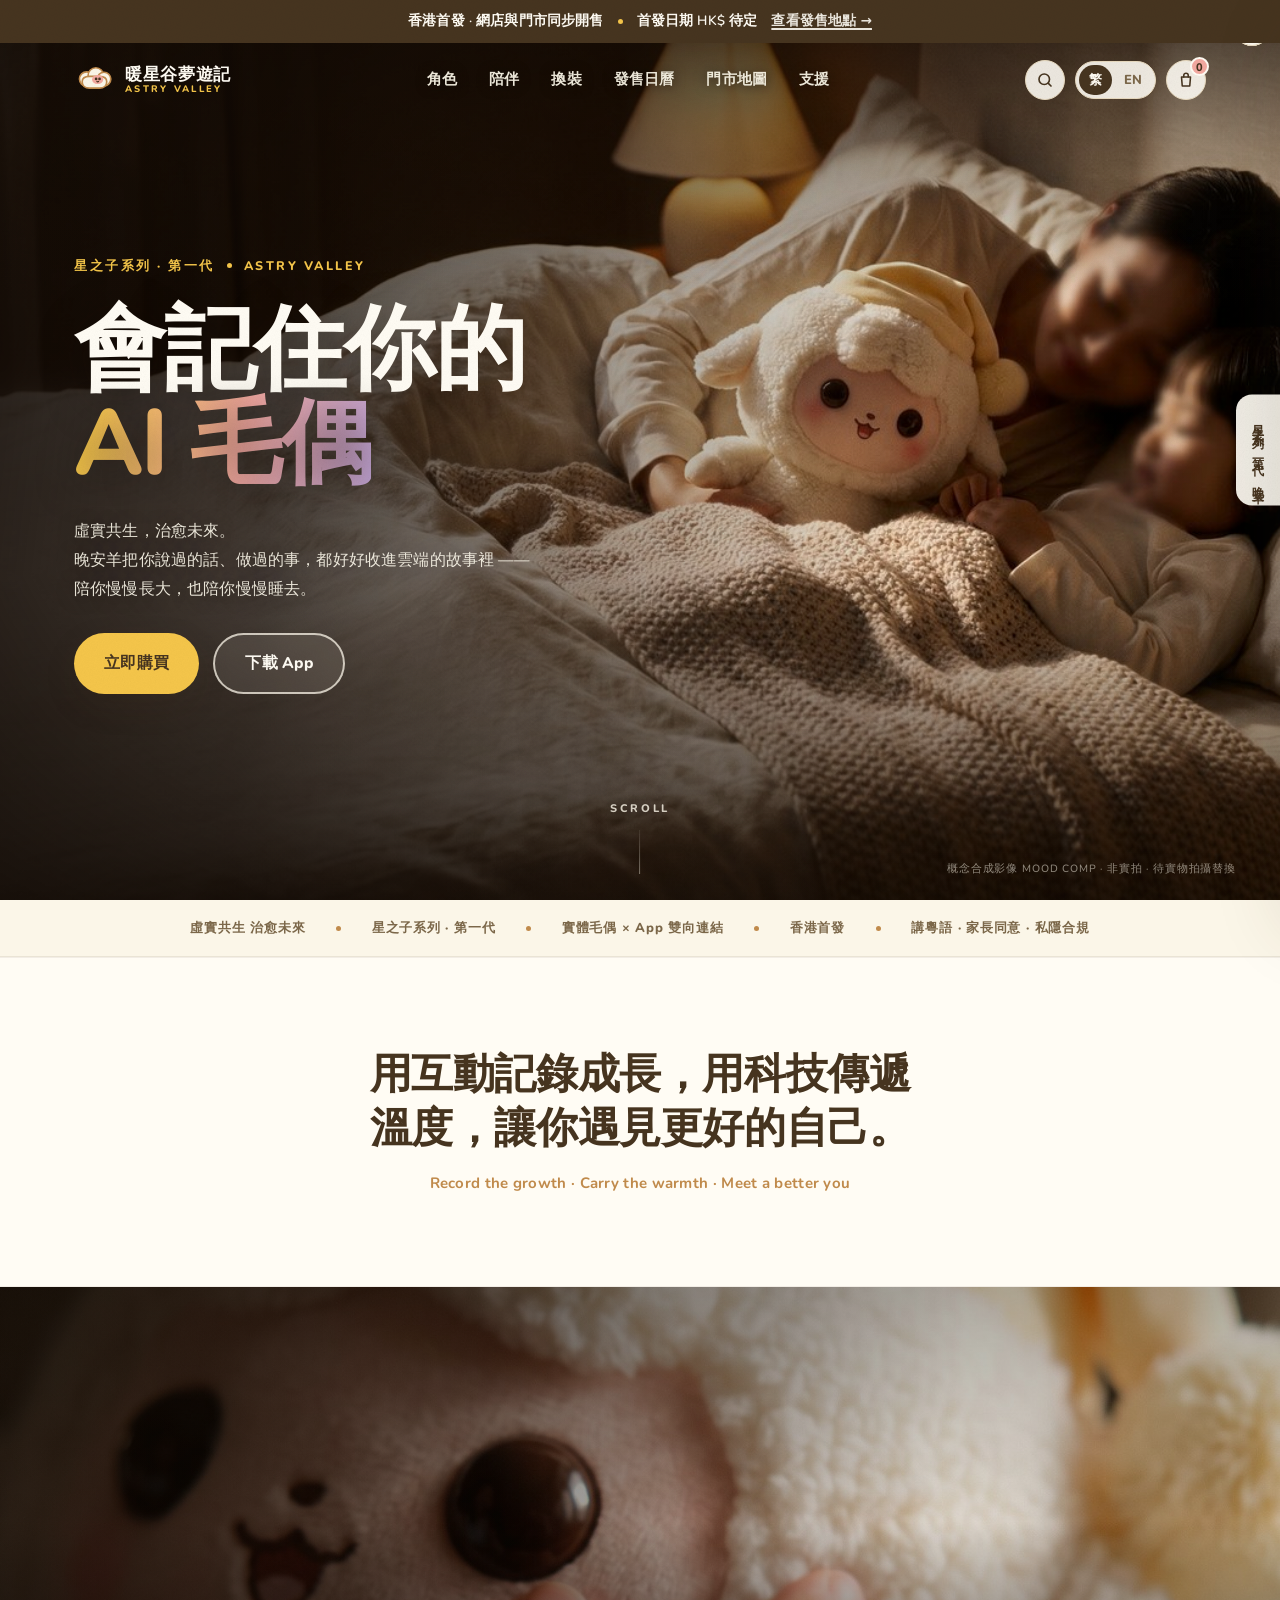
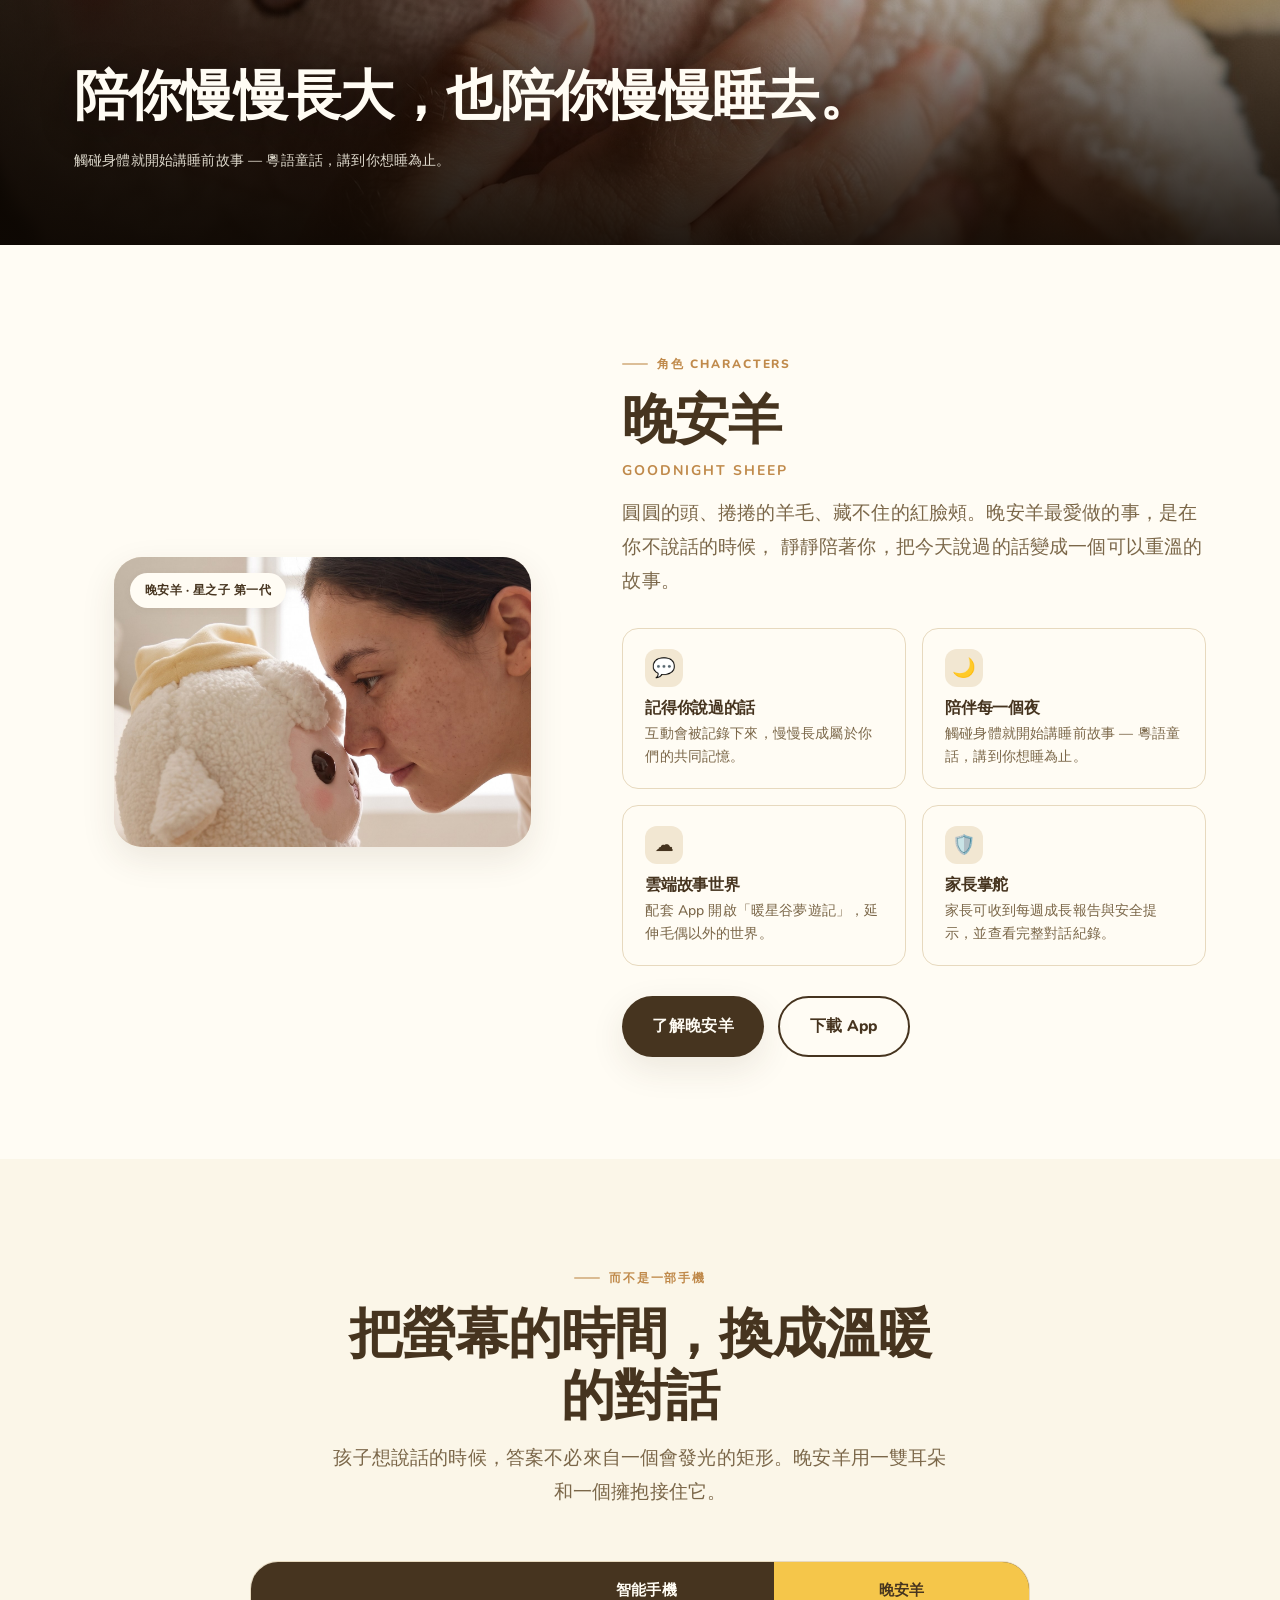
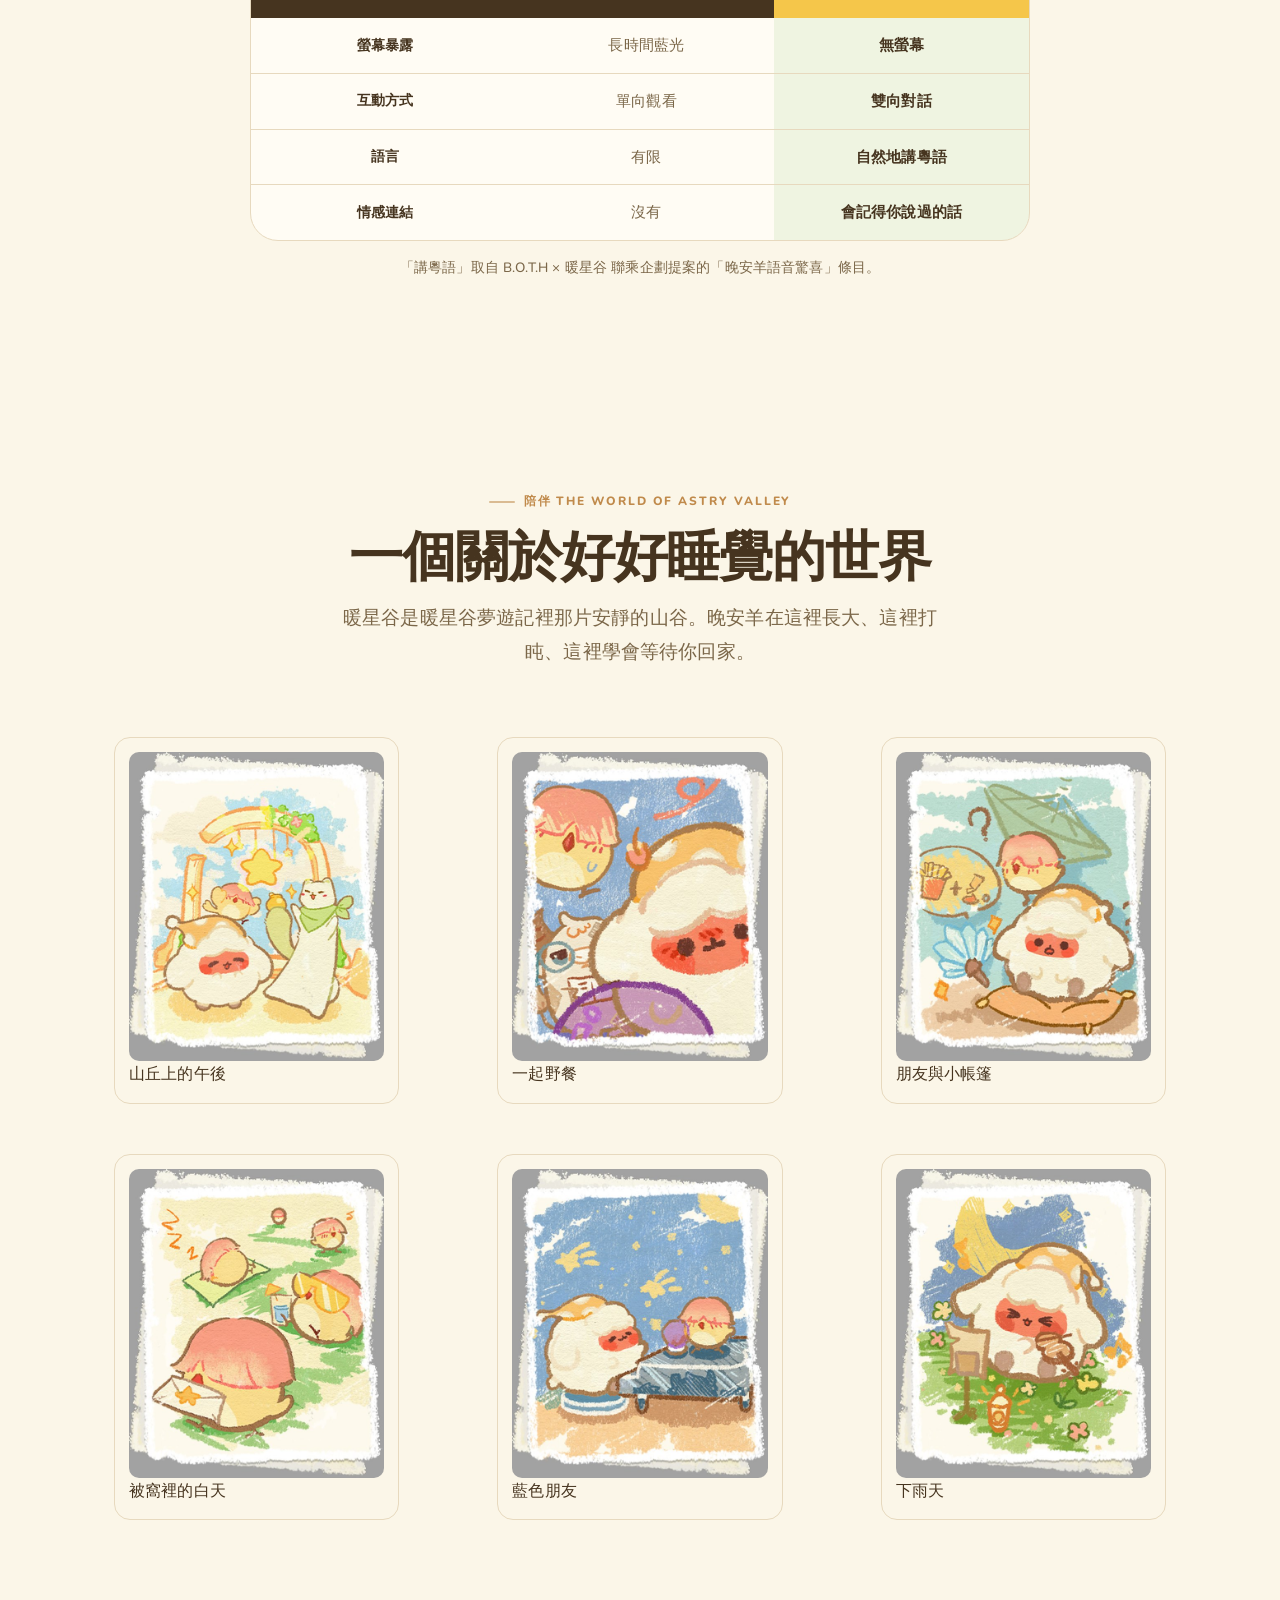
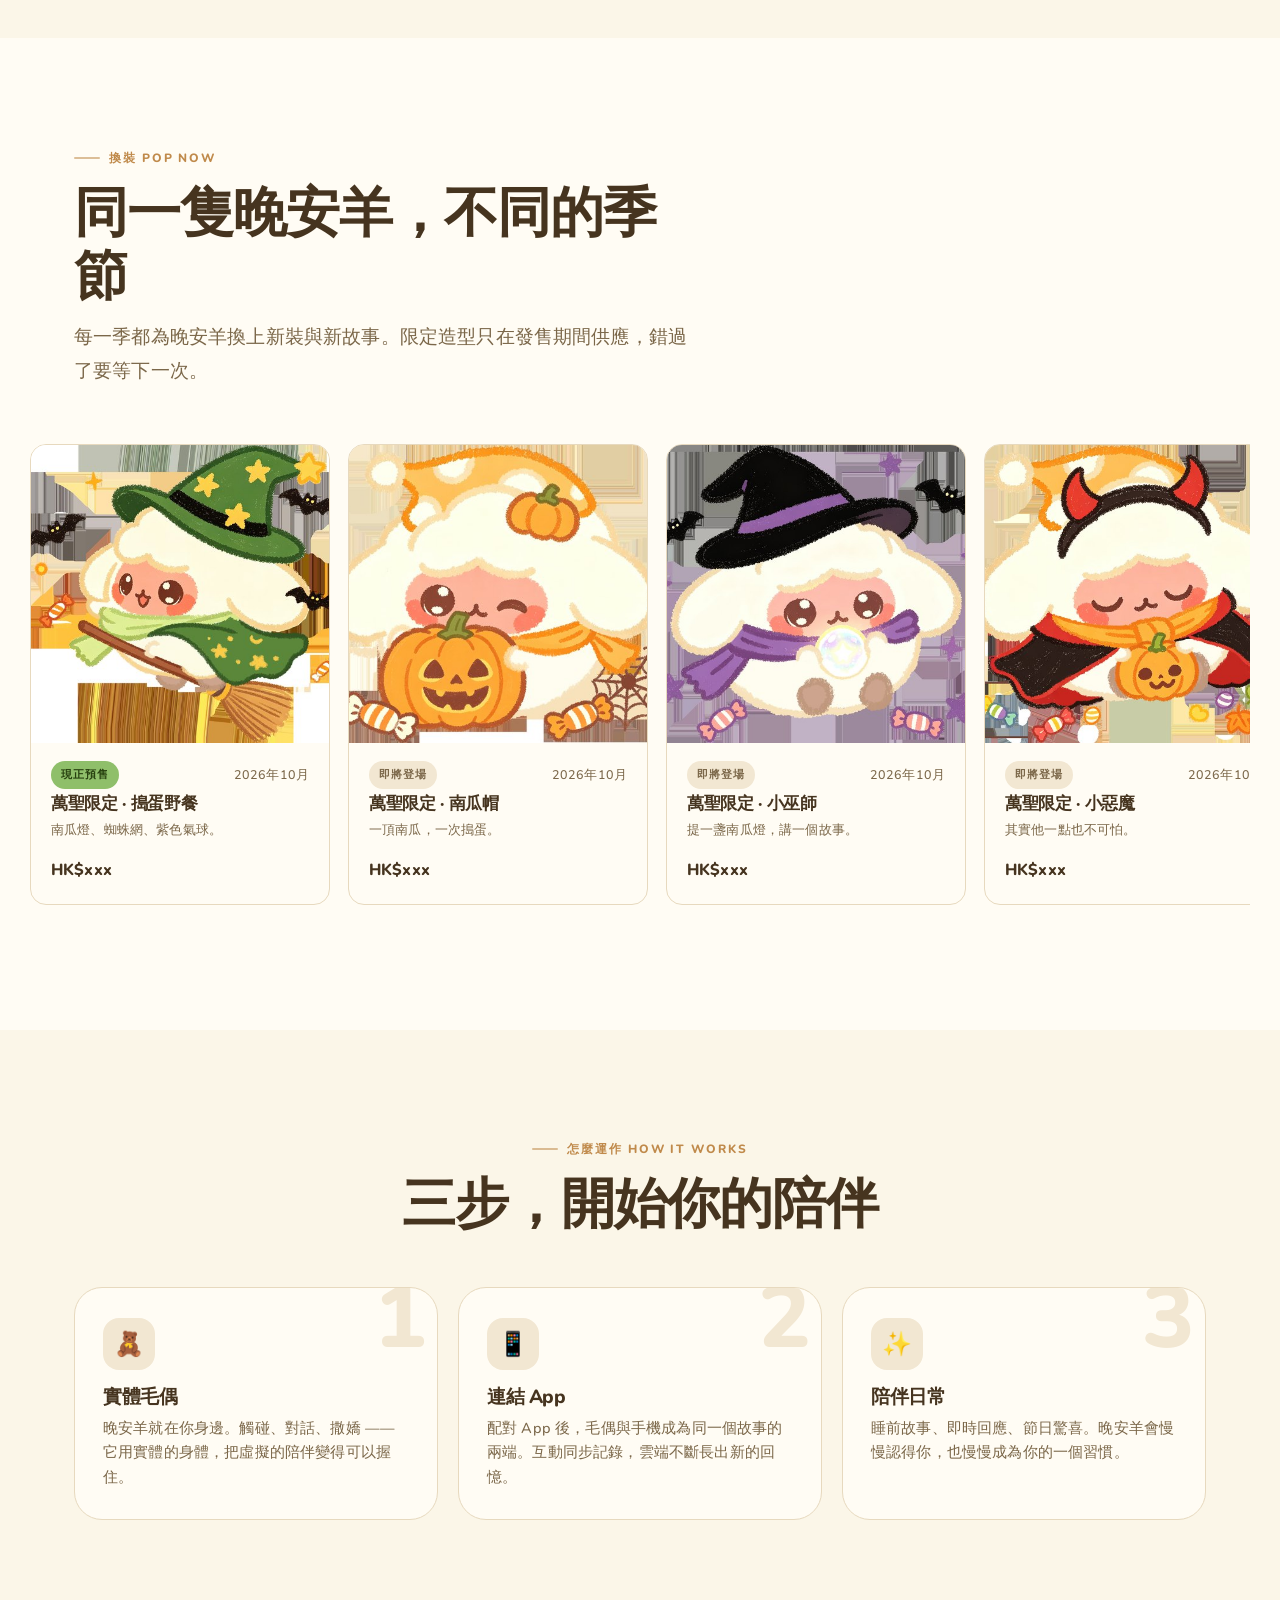
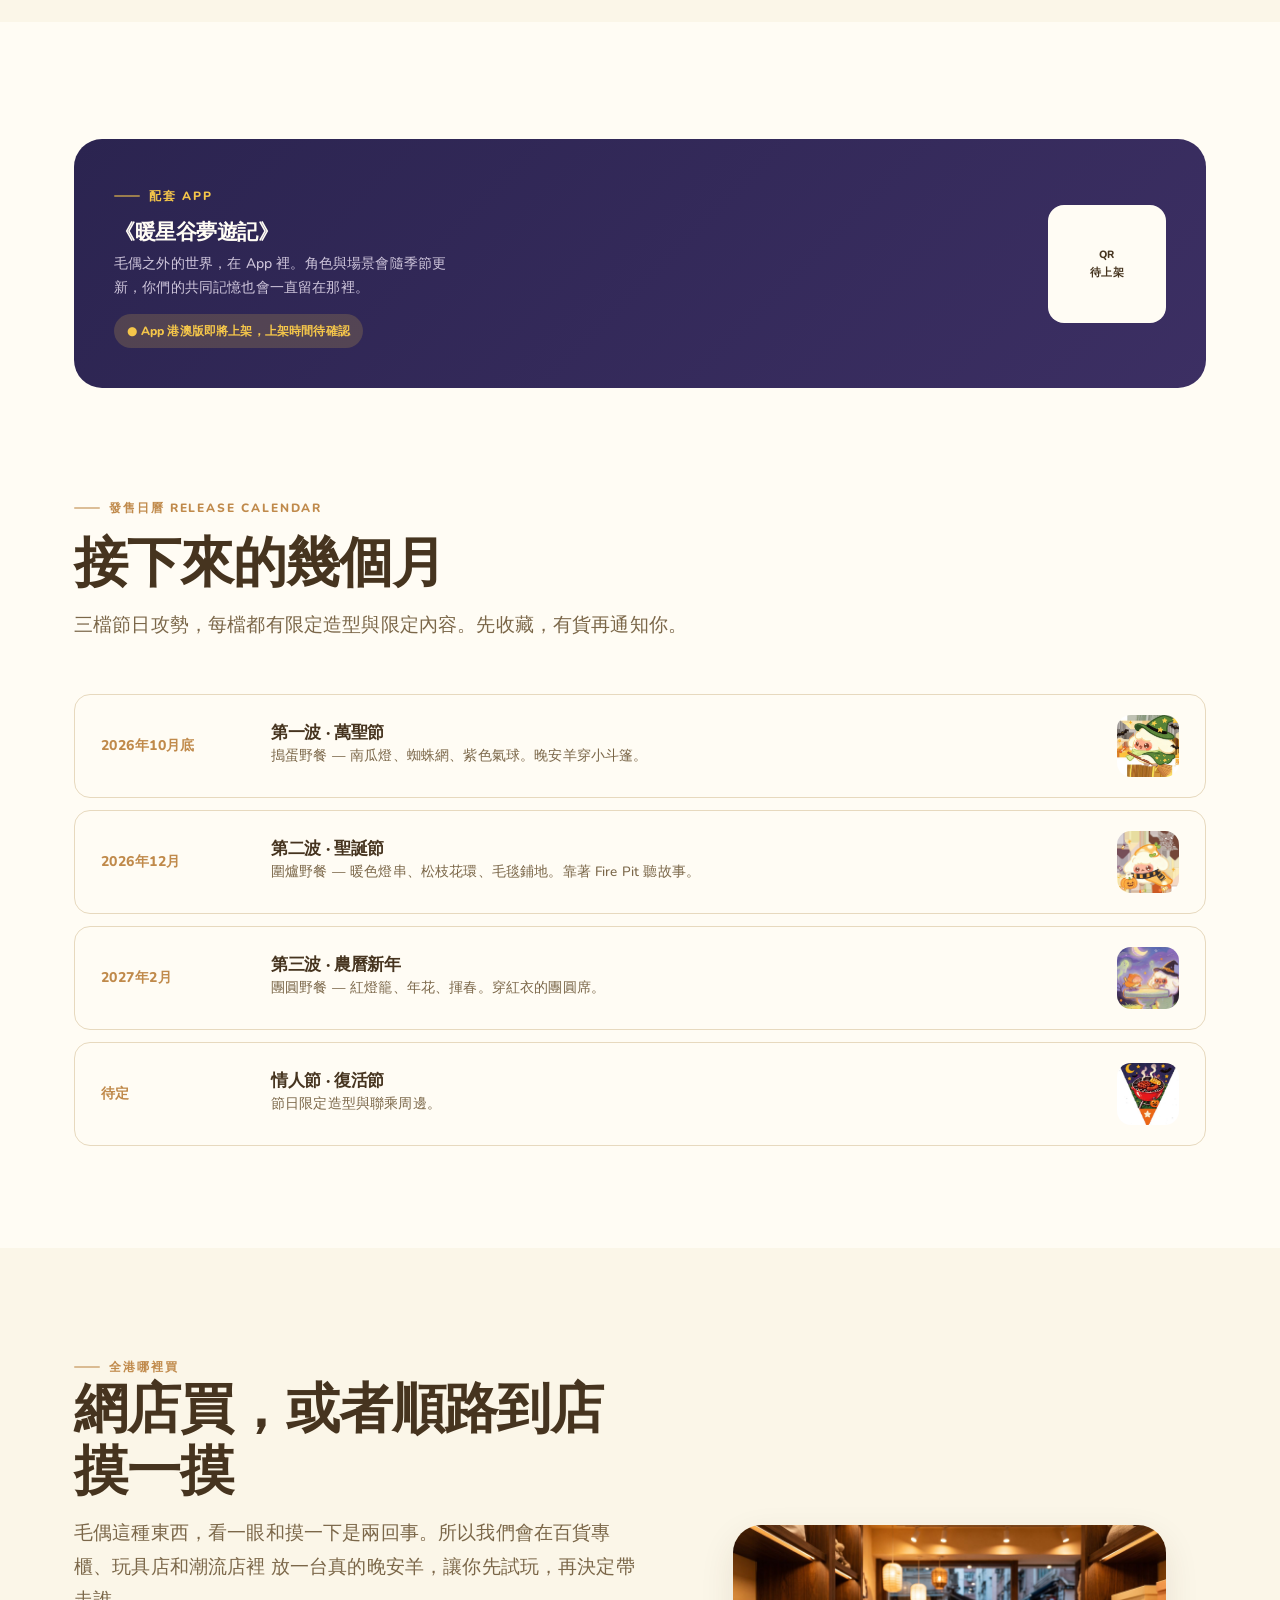
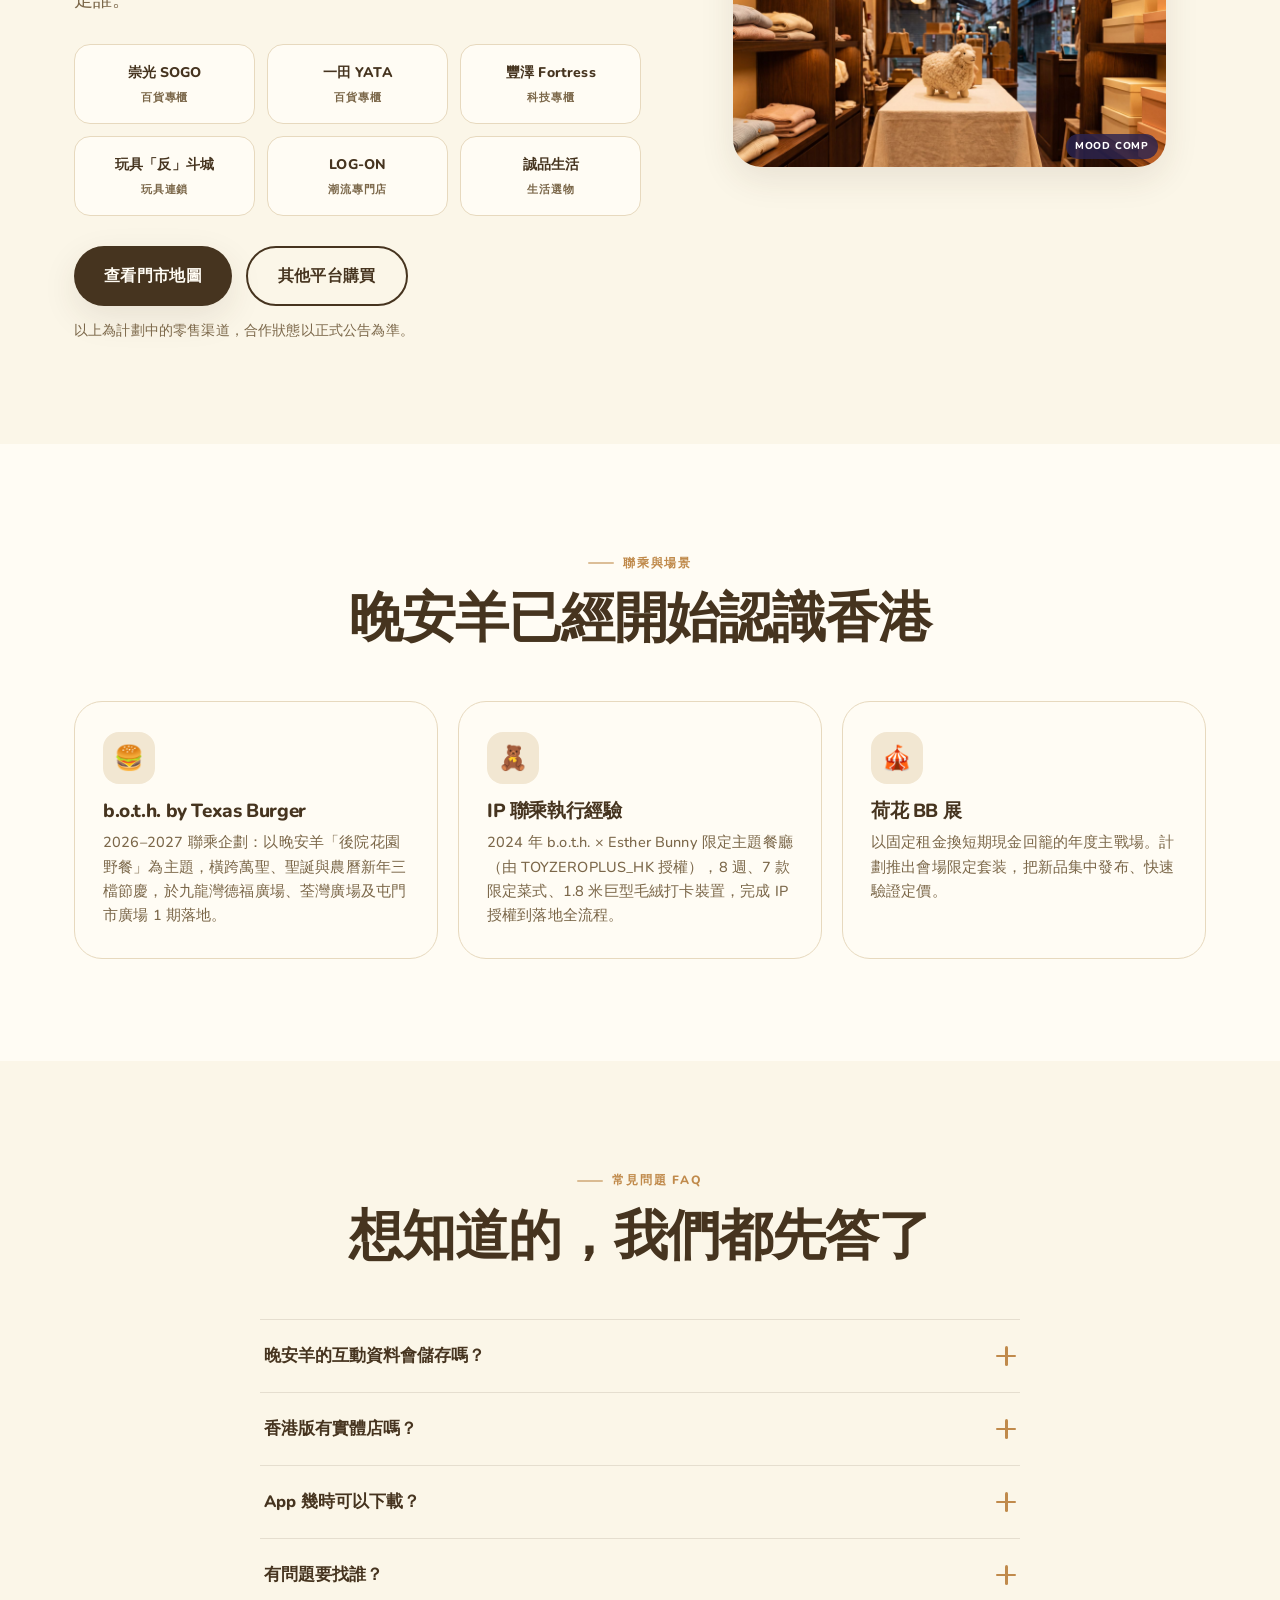
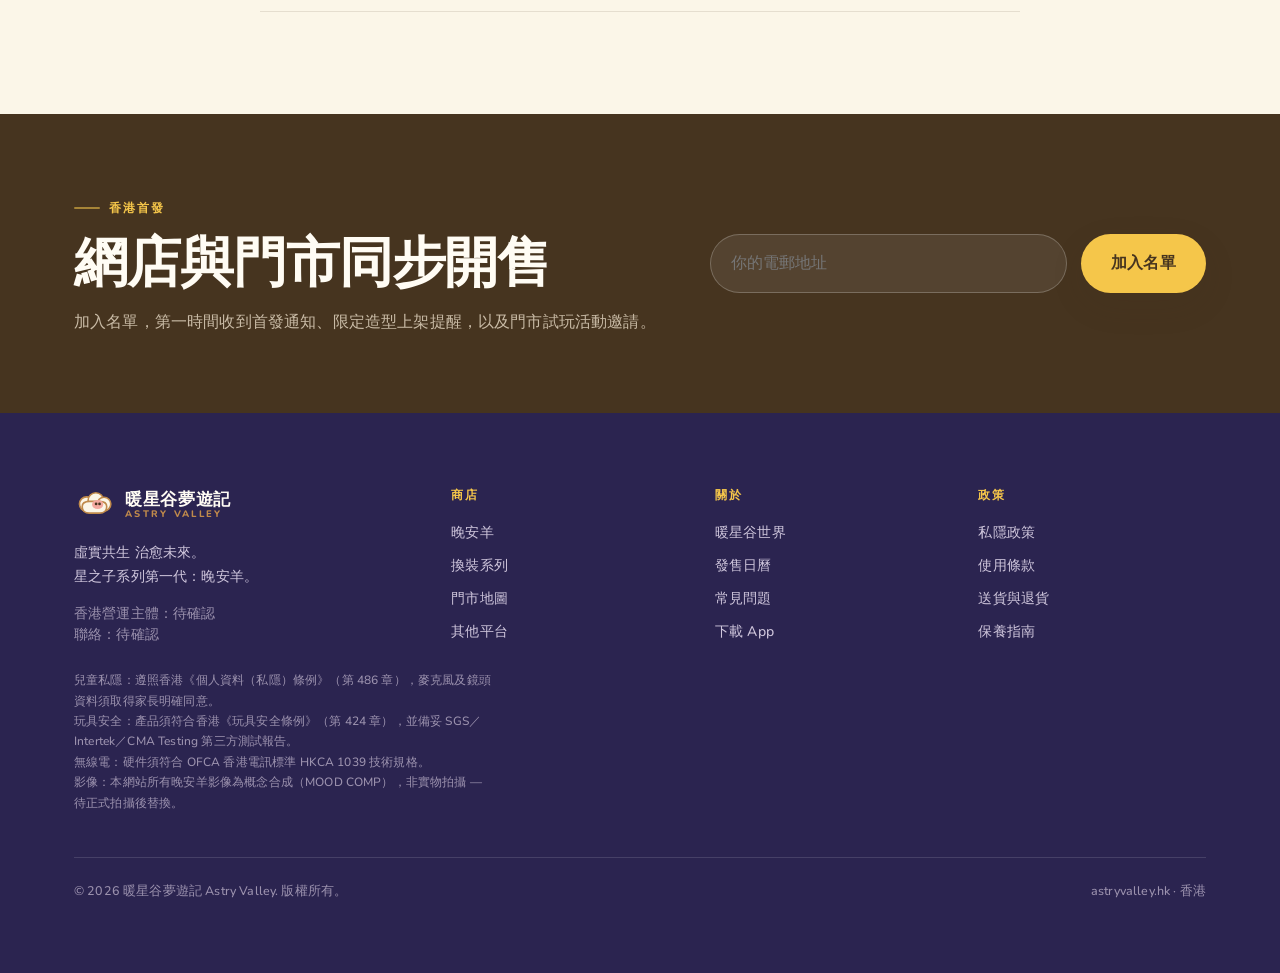
==== index.html @ f1204c1d "Add files via upload" ====
<!DOCTYPE html>
<html lang="zh-Hant-HK">
<head>
<meta charset="utf-8">
<meta name="viewport" content="width=device-width,initial-scale=1">
<title>晚安羊 Goodnight Sheep｜暖星谷夢遊記 Astry Valley 香港</title>
<meta name="description" content="晚安羊是一隻會記住你的 AI 毛偶。虛實共生，治愈未來。暖星谷夢遊記香港首發，網店與門市同步開售。">
<meta name="keywords" content="晚安羊,暖星谷,ASTRY VALLEY,星之子,AI毛偶,香港">
<link rel="canonical" href="https://astryvalley.hk/">
<meta property="og:title" content="晚安羊 Goodnight Sheep｜暖星谷夢遊記 Astry Valley">
<meta property="og:description" content="一隻會記住你的 AI 毛偶。虛實共生，治愈未來。">
<meta property="og:type" content="website">
<meta property="og:locale" content="zh_HK">
<meta property="og:url" content="https://astryvalley.hk/">
<link rel="alternate" hreflang="zh-HK" href="https://astryvalley.hk/">
<link rel="alternate" hreflang="en-HK" href="https://astryvalley.hk/en/">
<link rel="preconnect" href="https://fonts.googleapis.com">
<link rel="preconnect" href="https://fonts.gstatic.com" crossorigin>
<link href="https://fonts.googleapis.com/css2?family=Nunito:wght@500;700;800;900&display=swap" rel="stylesheet">
<link rel="icon" href="favicon.ico">
<link rel="stylesheet" href="assets/css/style.css">
</head>
<body class="page-home">
<div class="grain" aria-hidden="true"></div>
<a class="skip" href="#main">跳至主要內容</a>

<div class="chrome">
<!-- ======================= ANNOUNCEMENT ======================= -->
<div class="announce">
  <div class="wrap">
    <span>香港首發 · 網店與門市同步開售</span>
    <span class="sep" aria-hidden="true"></span>
    <span data-ph="首發日期待確認">首發日期 HK$ 待定</span>
    <a href="store.html">查看發售地點 →</a>
  </div>
</div>

<!-- ======================= HEADER ======================= -->
<header class="site-head">
  <div class="wrap head-inner">
    <a class="brand" href="index.html" aria-label="暖星谷夢遊記 Astry Valley">
      <svg class="brand-mark" viewBox="0 0 44 40" fill="none" aria-hidden="true">
        <g fill="#FBF6E8" stroke="#C08A4B" stroke-width="1.8" stroke-linejoin="round">
          <circle cx="14" cy="19" r="8"/><circle cx="24" cy="15" r="8.5"/><circle cx="33" cy="19" r="7.5"/>
          <path d="M9 22c0-4 3-6 8-6h11c5 0 8 2 8 6s-3 7-8 7H17c-5 0-8-3-8-7Z"/>
        </g>
        <ellipse cx="26" cy="19.5" rx="6.2" ry="5" fill="#F3A9A0"/>
        <circle cx="24.3" cy="18.8" r="1.5" fill="#46341F"/><circle cx="28.1" cy="18.8" r="1.5" fill="#46341F"/>
        <path d="M25.2 21.6c.5.6 1.3.6 1.8 0" stroke="#46341F" stroke-width="1.4" stroke-linecap="round"/>
      </svg>
      <span class="brand-txt">
        <span class="brand-cn">暖星谷夢遊記</span>
        <span class="brand-en">ASTRY VALLEY</span>
      </span>
    </a>

    <nav class="nav" aria-label="主導覽">
      <ul class="nav-list">
        <li><a href="#character">角色</a></li>
        <li><a href="#world">陪伴</a></li>
        <li><a href="#drops">換裝</a></li>
        <li><a href="#calendar">發售日曆</a></li>
        <li><a href="store.html">門市地圖</a></li>
        <li><a href="#support">支援</a></li>
      </ul>
    </nav>

    <div class="head-tools">
      <button class="icon-btn search-btn" aria-label="搜尋">
        <svg width="18" height="18" viewBox="0 0 24 24" fill="none" stroke="currentColor" stroke-width="2.2" stroke-linecap="round"><circle cx="11" cy="11" r="7"/><path d="m20 20-3.5-3.5"/></svg>
      </button>
      <div class="lang" role="group" aria-label="語言">
        <button class="on" data-lang="zh">繁</button>
        <button data-lang="en">EN</button>
      </div>
      <button class="icon-btn bag-btn" aria-label="購物袋">
        <svg width="18" height="18" viewBox="0 0 24 24" fill="none" stroke="currentColor" stroke-width="2.1" stroke-linecap="round" stroke-linejoin="round"><path d="M6 8h12l-1 12H7L6 8Z"/><path d="M9 8V6a3 3 0 0 1 6 0v2"/></svg>
        <span class="bag-count">0</span>
      </button>
      <button class="burger" aria-label="開啟選單" aria-expanded="false">
        <svg width="20" height="20" viewBox="0 0 24 24" stroke="currentColor" stroke-width="2.4" stroke-linecap="round"><path d="M4 7h16M4 12h16M4 17h16"/></svg>
      </button>
    </div>
  </div>
</header>
</div><!-- /.chrome -->

<!-- mobile nav -->
<div class="mobile-nav" id="mobileNav" aria-hidden="true">
  <div class="mn-head">
    <span class="brand-cn" style="font-family:var(--font-d);font-weight:800;font-size:19px">暖星谷夢遊記</span>
    <button class="icon-btn mn-close" aria-label="關閉選單">
      <svg width="18" height="18" viewBox="0 0 24 24" stroke="currentColor" stroke-width="2.4" stroke-linecap="round"><path d="M6 6l12 12M18 6 6 18"/></svg>
    </button>
  </div>
  <a class="mn-link" href="#character">角色</a>
  <a class="mn-link" href="#world">陪伴</a>
  <a class="mn-link" href="#drops">換裝</a>
  <a class="mn-link" href="#calendar">發售日曆</a>
  <a class="mn-link" href="store.html">門市地圖</a>
  <a class="mn-link" href="#support">支援</a>
  <div class="cta-row"><a class="btn btn-primary" href="product.html">立即購買</a></div>
</div>

<main id="main">

<!-- ======================= HERO ======================= -->
<!-- Art direction: LOVOT / ropet pattern — one cinematic photograph, oversized
     type on the left, the people on the right, nothing else competing.
     Version C imagery layer: this photograph is an own generated concept
     composite (MOOD COMP), not a real shoot — 晚安羊 has never been
     photographed. It stands in for the shoot. Replace on shoot. -->
<section class="hero" id="top">
  <div class="hero-media">
    <picture>
      <source media="(max-width:900px)" srcset="assets/img/vc-hero-mobile.jpg">
      <img src="assets/img/vc-hero.jpg" alt="概念合成：爸爸媽媽和小朋友與晚安羊在床上一起，燈還亮著">
    </picture>
  </div>
  <div class="hero-scrim" aria-hidden="true"></div>

  <div class="wrap hero-inner">
    <div class="hero-copy">
      <span class="hero-kicker">星之子系列 · 第一代<span class="dot"></span>ASTRY VALLEY</span>
      <h1 class="hero-h1">會記住你的<br><span class="hl">AI 毛偶</span></h1>
      <p class="hero-lede">
        虛實共生，治愈未來。<br>
        晚安羊把你說過的話、做過的事，都好好收進雲端的故事裡 ——<span class="hero-br">陪你慢慢長大，也陪你慢慢睡去。</span>
      </p>
      <div class="cta-row">
        <a class="btn btn-sun" href="product.html">立即購買</a>
        <a class="btn btn-outline" href="#app">下載 App</a>
      </div>
    </div>
  </div>

  <p class="hero-tag">星之子系列 · 第一代 · 晚安羊</p>
  <a class="hero-scroll" href="#character" aria-label="向下捲動至角色介紹"><span>SCROLL</span><i class="line"></i></a>
  <p class="hero-credit">概念合成影像 MOOD COMP · 非實拍 · 待實物拍攝替換</p>
</section>

<!-- ======================= TRUST STRIP ======================= -->
<div class="hero-bar">
  <div class="wrap hero-bar-in">
    <span>虛實共生 治愈未來</span><span class="dot"></span>
    <span>星之子系列 · 第一代</span><span class="dot"></span>
    <span>實體毛偶 × App 雙向連結</span><span class="dot"></span>
    <span>香港首發</span><span class="dot"></span>
    <span>講粵語 · 家長同意 · 私隱合規</span>
  </div>
</div>

<!-- ======================= MANIFESTO ======================= -->
<section class="manifesto">
  <div class="wrap">
    <p class="manifesto-line">用互動記錄成長，用科技傳遞溫度，讓你遇見更好的自己。</p>
    <p class="manifesto-en">Record the growth · Carry the warmth · Meet a better you</p>
  </div>
</section>

<!-- ======================= MOOD BAND ======================= -->
<!-- Second cinematic beat. Version C imagery layer — a concept composite
     (MOOD COMP) standing in for the real shoot. Copy reused verbatim from the
     client description and the 「晚安羊語音驚喜」 line in the B.O.T.H × 暖星谷
     proposal. -->
<section class="mood-band">
  <div class="mood-band-media">
    <img src="assets/img/vc-mood-touch.jpg" alt="概念合成：手掌輕輕放在晚安羊的臉上">
  </div>
  <div class="mood-band-scrim" aria-hidden="true"></div>
  <div class="wrap mood-band-inner">
    <p class="mood-band-line">陪你慢慢長大，也陪你慢慢睡去。</p>
    <p class="mood-band-sub">觸碰身體就開始講睡前故事 — 粵語童話，講到你想睡為止。</p>
  </div>
</section>

<!-- ======================= CHARACTER ======================= -->
<section class="section" id="character">
  <div class="wrap char-grid">
    <figure class="char-figure">
      <img src="assets/img/vc-char-eyelevel.jpg" alt="概念合成：媽媽湊近晚安羊，牠也在看你">
      <figcaption class="char-tag">晚安羊 · 星之子 第一代</figcaption>
    </figure>

    <div>
      <span class="eyebrow">角色 Characters</span>
      <h2 class="h2 mt-s">晚安羊</h2>
      <p class="pdp-en" data-ph="英文名稱待 IP 方確認">Goodnight Sheep<span class="ph-flag">英文名待確認</span></p>
      <p class="lede mt-s">
        圓圓的頭、捲捲的羊毛、藏不住的紅臉頰。晚安羊最愛做的事，是在你不說話的時候，
        靜靜陪著你，把今天說過的話變成一個可以重溫的故事。
      </p>

      <div class="feature-list">
        <div class="feature">
          <div class="ic" aria-hidden="true">💬</div>
          <h4>記得你說過的話</h4>
          <p>互動會被記錄下來，慢慢長成屬於你們的共同記憶。</p>
        </div>
        <div class="feature">
          <div class="ic" aria-hidden="true">🌙</div>
          <h4>陪伴每一個夜</h4>
          <p>觸碰身體就開始講睡前故事 — 粵語童話，講到你想睡為止。</p>
        </div>
        <div class="feature">
          <div class="ic" aria-hidden="true">☁️</div>
          <h4>雲端故事世界</h4>
          <p>配套 App 開啟「暖星谷夢遊記」，延伸毛偶以外的世界。</p>
        </div>
        <div class="feature">
          <div class="ic" aria-hidden="true">🛡️</div>
          <h4>家長掌舵</h4>
          <p data-ph="家長端功能待技術確認">家長可收到每週成長報告與安全提示，並查看完整對話紀錄。</p>
        </div>
      </div>

      <div class="cta-row">
        <a class="btn btn-primary" href="product.html">了解晚安羊</a>
        <a class="btn btn-ghost" href="#app">下載 App</a>
      </div>
    </div>
  </div>
</section>

<!-- ======================= VS SCREEN ======================= -->
<section class="section section--sand" id="vs">
  <div class="wrap">
    <div class="sec-head center">
      <span class="eyebrow">而不是一部手機</span>
      <h2 class="h2">把螢幕的時間，換成溫暖的對話</h2>
      <p class="lede mt-s" style="margin-inline:auto">
        孩子想說話的時候，答案不必來自一個會發光的矩形。晚安羊用一雙耳朵和一個擁抱接住它。
      </p>
    </div>

    <div class="cmp">
      <div class="cmp-head">
        <span></span>
        <span>智能手機</span>
        <span class="cmp-us">晚安羊</span>
      </div>
      <div class="cmp-row">
        <span>螢幕暴露</span>
        <span>長時間藍光</span>
        <span class="cmp-us" data-ph="是否完全無螢幕待技術確認">無螢幕</span>
      </div>
      <div class="cmp-row">
        <span>互動方式</span>
        <span>單向觀看</span>
        <span class="cmp-us" data-ph="互動方式待技術確認">雙向對話</span>
      </div>
      <div class="cmp-row">
        <span>語言</span>
        <span>有限</span>
        <span class="cmp-us">自然地講粵語</span>
      </div>
      <div class="cmp-row">
        <span>情感連結</span>
        <span>沒有</span>
        <span class="cmp-us">會記得你說過的話</span>
      </div>
    </div>

    <p class="cmp-note">「講粵語」取自 B.O.T.H × 暖星谷 聯乘企劃提案的「晚安羊語音驚喜」條目。</p>
    <p class="ph-note">此比較表為概念提案（參照韓國 Cuddles 的螢幕對照表）。無螢幕、雙向對話兩項須由技術方確認後方可使用，不可先於確認上線。</p>
  </div>
</section>

<!-- ======================= WORLD / 陪伴 ======================= -->
<section class="section section--sand" id="world">
  <div class="wrap">
    <div class="sec-head center">
      <span class="eyebrow">陪伴 The world of Astry Valley</span>
      <h2 class="h2">一個關於好好睡覺的世界</h2>
      <p class="lede mt-s" style="margin-inline:auto">
        暖星谷是暖星谷夢遊記裡那片安靜的山谷。晚安羊在這裡長大、這裡打盹、這裡學會等待你回家。
      </p>
    </div>

    <div class="world-grid">
      <figure class="world-card"><img src="assets/img/world-01.jpg" alt="暖星谷插畫：山丘上的午後"><figcaption>山丘上的午後</figcaption></figure>
      <figure class="world-card"><img src="assets/img/world-02.jpg" alt="暖星谷插畫：一起野餐"><figcaption>一起野餐</figcaption></figure>
      <figure class="world-card"><img src="assets/img/world-03.jpg" alt="暖星谷插畫：朋友與小帳篷"><figcaption>朋友與小帳篷</figcaption></figure>
      <figure class="world-card"><img src="assets/img/world-04.jpg" alt="暖星谷插畫：被窩裡的白天"><figcaption>被窩裡的白天</figcaption></figure>
      <figure class="world-card"><img src="assets/img/world-05.jpg" alt="暖星谷插畫：藍色朋友"><figcaption>藍色朋友</figcaption></figure>
      <figure class="world-card"><img src="assets/img/world-06.jpg" alt="暖星谷插畫：下雨天"><figcaption>下雨天</figcaption></figure>
    </div>

    <p class="ph-note">上列插畫為暖星谷品牌現有插畫素材（from IP 資料夾），是否全部適用於香港版需 IP 方確認。</p>
  </div>
</section>

<!-- ======================= DROPS ======================= -->
<section class="section" id="drops">
  <div class="wrap">
    <div class="sec-head">
      <span class="eyebrow">換裝 POP NOW</span>
      <h2 class="h2">同一隻晚安羊，不同的季節</h2>
      <p class="lede mt-s">
        每一季都為晚安羊換上新裝與新故事。限定造型只在發售期間供應，錯過了要等下一次。
      </p>
    </div>

    <div class="rail">
      <article class="drop-card">
        <div class="ph-img"><img src="assets/img/season-01.jpg" alt="萬聖限定造型：巫師帽與綠斗篷"><button class="wish" type="button" aria-label="加入收藏">♡</button></div>
        <div class="drop-body">
          <div class="drop-meta"><span class="tag tag-now">現正預售</span><span class="meta">2026年10月</span></div>
          <h4>萬聖限定 · 搗蛋野餐</h4>
          <p class="meta">南瓜燈、蜘蛛網、紫色氣球。</p>
          <div class="drop-price" data-ph="售價待定">HK$xxx</div>
        </div>
      </article>

      <article class="drop-card">
        <div class="ph-img"><img src="assets/img/season-03.jpg" alt="萬聖限定造型：南瓜帽"><button class="wish" type="button" aria-label="加入收藏">♡</button></div>
        <div class="drop-body">
          <div class="drop-meta"><span class="tag tag-soon">即將登場</span><span class="meta">2026年10月</span></div>
          <h4>萬聖限定 · 南瓜帽</h4>
          <p class="meta">一頂南瓜，一次搗蛋。</p>
          <div class="drop-price" data-ph="售價待定">HK$xxx</div>
        </div>
      </article>

      <article class="drop-card">
        <div class="ph-img"><img src="assets/img/season-04.jpg" alt="萬聖限定造型：巫師帽與紫圍巾"><button class="wish" type="button" aria-label="加入收藏">♡</button></div>
        <div class="drop-body">
          <div class="drop-meta"><span class="tag tag-soon">即將登場</span><span class="meta">2026年10月</span></div>
          <h4>萬聖限定 · 小巫師</h4>
          <p class="meta">提一盞南瓜燈，講一個故事。</p>
          <div class="drop-price" data-ph="售價待定">HK$xxx</div>
        </div>
      </article>

      <article class="drop-card">
        <div class="ph-img"><img src="assets/img/season-07.jpg" alt="萬聖限定造型：小角與披風"><button class="wish" type="button" aria-label="加入收藏">♡</button></div>
        <div class="drop-body">
          <div class="drop-meta"><span class="tag tag-soon">即將登場</span><span class="meta">2026年10月</span></div>
          <h4>萬聖限定 · 小惡魔</h4>
          <p class="meta">其實他一點也不可怕。</p>
          <div class="drop-price" data-ph="售價待定">HK$xxx</div>
        </div>
      </article>

      <article class="drop-card">
        <div class="ph-img"><img src="assets/img/season-05.jpg" alt="聖誕限定造型：橙色圍巾"><button class="wish" type="button" aria-label="加入收藏">♡</button></div>
        <div class="drop-body">
          <div class="drop-meta"><span class="tag tag-soon">即將登場</span><span class="meta">2026年12月</span></div>
          <h4>聖誕限定 · 圍爐夜</h4>
          <p class="meta">毛毯鋪地，燈串纏上花環。</p>
          <div class="drop-price" data-ph="售價待定">HK$xxx</div>
        </div>
      </article>

      <article class="drop-card">
        <div class="ph-img"><img src="assets/img/season-06.jpg" alt="聖誕限定造型：暖橙帽子"><button class="wish" type="button" aria-label="加入收藏">♡</button></div>
        <div class="drop-body">
          <div class="drop-meta"><span class="tag tag-soon">即將登場</span><span class="meta">2026年12月</span></div>
          <h4>聖誕限定 · 冬眠日</h4>
          <p class="meta">蓋著毛毯，靠著雪人。</p>
          <div class="drop-price" data-ph="售價待定">HK$xxx</div>
        </div>
      </article>

      <article class="drop-card">
        <div class="ph-img"><img src="assets/img/kv-night.jpg" alt="夜幕下的暖星谷"><button class="wish" type="button" aria-label="加入收藏">♡</button></div>
        <div class="drop-body">
          <div class="drop-meta"><span class="tag tag-limited">限量</span><span class="meta">2027年2月</span></div>
          <h4>新年限定 · 團圓夜</h4>
          <p class="meta">紅燈籠、年花、揮春。</p>
          <div class="drop-price" data-ph="售價待定">HK$xxx</div>
        </div>
      </article>
    </div>

    <p class="ph-note">造型與節日配對為概念提案；萬聖／聖誕／新年三檔節期節奏取自 B.O.T.H × 暖星谷 聯乘企劃提案（2026–2027）。售價待客戶確認。</p>
  </div>
</section>

<!-- ======================= HOW IT WORKS ======================= -->
<section class="section section--sand">
  <div class="wrap">
    <div class="sec-head center">
      <span class="eyebrow">怎麼運作 How it works</span>
      <h2 class="h2">三步，開始你的陪伴</h2>
    </div>
    <div class="steps">
      <article class="step">
        <div class="n" aria-hidden="true">1</div>
        <div class="ic" aria-hidden="true">🧸</div>
        <h4>實體毛偶</h4>
        <p>晚安羊就在你身邊。觸碰、對話、撒嬌 —— 它用實體的身體，把虛擬的陪伴變得可以握住。</p>
      </article>
      <article class="step">
        <div class="n" aria-hidden="true">2</div>
        <div class="ic" aria-hidden="true">📱</div>
        <h4>連結 App</h4>
        <p data-ph="配對流程待技術確認">配對 App 後，毛偶與手機成為同一個故事的兩端。互動同步記錄，雲端不斷長出新的回憶。</p>
      </article>
      <article class="step">
        <div class="n" aria-hidden="true">3</div>
        <div class="ic" aria-hidden="true">✨</div>
        <h4>陪伴日常</h4>
        <p>睡前故事、即時回應、節日驚喜。晚安羊會慢慢認得你，也慢慢成為你的一個習慣。</p>
      </article>
    </div>
  </div>
</section>

<!-- ======================= APP BAND ======================= -->
<section class="section" id="app" style="padding-bottom:0">
  <div class="wrap">
    <div class="app-band">
      <div>
        <span class="eyebrow" style="color:var(--sun)">配套 App</span>
        <h4 class="h3 mt-s" style="color:var(--cream)">《暖星谷夢遊記》</h4>
        <p>毛偶之外的世界，在 App 裡。角色與場景會隨季節更新，你們的共同記憶也會一直留在那裡。</p>
        <span class="app-note">● App 港澳版即將上架，上架時間待確認</span>
      </div>
      <div class="app-qr" aria-label="App 下載位置待定">
        QR<br>待上架
      </div>
    </div>
  </div>
</section>

<!-- ======================= CALENDAR ======================= -->
<section class="section" id="calendar">
  <div class="wrap">
    <div class="sec-head">
      <span class="eyebrow">發售日曆 Release calendar</span>
      <h2 class="h2">接下來的幾個月</h2>
      <p class="lede mt-s">三檔節日攻勢，每檔都有限定造型與限定內容。先收藏，有貨再通知你。</p>
    </div>

    <div class="cal">
      <article class="cal-row">
        <div class="cal-date">2026年10月底</div>
        <div><h4>第一波 · 萬聖節</h4><p>搗蛋野餐 — 南瓜燈、蜘蛛網、紫色氣球。晚安羊穿小斗篷。</p></div>
        <div class="cal-thumb"><img src="assets/img/season-01.jpg" alt="萬聖節限定造型"></div>
      </article>
      <article class="cal-row">
        <div class="cal-date">2026年12月</div>
        <div><h4>第二波 · 聖誕節</h4><p>圍爐野餐 — 暖色燈串、松枝花環、毛毯鋪地。靠著 Fire Pit 聽故事。</p></div>
        <div class="cal-thumb"><img src="assets/img/season-05.jpg" alt="聖誕節限定造型"></div>
      </article>
      <article class="cal-row">
        <div class="cal-date">2027年2月</div>
        <div><h4>第三波 · 農曆新年</h4><p>團圓野餐 — 紅燈籠、年花、揮春。穿紅衣的團圓席。</p></div>
        <div class="cal-thumb"><img src="assets/img/kv-night.jpg" alt="新年限定造型"></div>
      </article>
      <article class="cal-row">
        <div class="cal-date">待定</div>
        <div><h4>情人節 · 復活節</h4><p data-ph="日期待確認">節日限定造型與聯乘周邊。</p></div>
        <div class="cal-thumb"><img src="assets/img/flag-03.jpg" alt="節日限定吊旗"></div>
      </article>
    </div>

    <p class="ph-note">萬聖／聖誕／新年三檔節奏與日期取自 B.O.T.H × 暖星谷 聯乘企劃提案（2026–2027）；香港網店實際上架日期待客戶確認。</p>
  </div>
</section>

<!-- ======================= O2O ======================= -->
<section class="section section--sand">
  <div class="wrap o2o-grid">
    <div>
      <span class="eyebrow">全港哪裡買</span>
      <h2 class="h2">網店買，或者順路到店摸一摸</h2>
      <p class="lede mt-s">
        毛偶這種東西，看一眼和摸一下是兩回事。所以我們會在百貨專櫃、玩具店和潮流店裡
        放一台真的晚安羊，讓你先試玩，再決定帶走誰。
      </p>
      <div class="retail-tiles">
        <div class="retail-tile">崇光 SOGO<span>百貨專櫃</span></div>
        <div class="retail-tile">一田 YATA<span>百貨專櫃</span></div>
        <div class="retail-tile">豐澤 Fortress<span>科技專櫃</span></div>
        <div class="retail-tile">玩具「反」斗城<span>玩具連鎖</span></div>
        <div class="retail-tile">LOG-ON<span>潮流專門店</span></div>
        <div class="retail-tile">誠品生活<span>生活選物</span></div>
      </div>
      <div class="cta-row">
        <a class="btn btn-primary" href="store.html">查看門市地圖</a>
        <a class="btn btn-ghost" href="store.html#platforms">其他平台購買</a>
      </div>
      <p class="small muted mt-s" data-ph="零售合作狀態待確認">以上為計劃中的零售渠道，合作狀態以正式公告為準。</p>
    </div>

    <figure class="mood">
      <img src="assets/img/mood-retail.jpg" alt="概念合成：精品玩具店內的晚安羊展示" style="border-radius:var(--radius);box-shadow:var(--shadow-m)">
    </figure>
  </div>
</section>

<!-- ======================= COLLAB ======================= -->
<section class="section">
  <div class="wrap">
    <div class="sec-head center">
      <span class="eyebrow">聯乘與場景</span>
      <h2 class="h2">晚安羊已經開始認識香港</h2>
    </div>

    <div class="steps">
      <article class="step">
        <div class="ic" aria-hidden="true">🍔</div>
        <h4>b.o.t.h. by Texas Burger</h4>
        <p>2026–2027 聯乘企劃：以晚安羊「後院花園野餐」為主題，橫跨萬聖、聖誕與農曆新年三檔節慶，於九龍灣德福廣場、荃灣廣場及屯門市廣場 1 期落地。</p>
      </article>
      <article class="step">
        <div class="ic" aria-hidden="true">🧸</div>
        <h4>IP 聯乘執行經驗</h4>
        <p>2024 年 b.o.t.h. × Esther Bunny 限定主題餐廳（由 TOYZEROPLUS_HK 授權），8 週、7 款限定菜式、1.8 米巨型毛絨打卡裝置，完成 IP 授權到落地全流程。</p>
      </article>
      <article class="step">
        <div class="ic" aria-hidden="true">🎪</div>
        <h4>荷花 BB 展</h4>
        <p>以固定租金換短期現金回籠的年度主戰場。計劃推出會場限定套装，把新品集中發布、快速驗證定價。</p>
      </article>
    </div>
  </div>
</section>

<!-- ======================= SUPPORT ======================= -->
<section class="section section--sand" id="support">
  <div class="wrap">
    <div class="sec-head center">
      <span class="eyebrow">常見問題 FAQ</span>
      <h2 class="h2">想知道的，我們都先答了</h2>
    </div>

    <div class="faq">
      <div class="faq-item">
        <button class="faq-q">晚安羊的互動資料會儲存嗎？<span class="pm" aria-hidden="true"></span></button>
        <div class="faq-a"><p>家長註冊並給予明確同意後才會開啟互動。麥克風與鏡頭資料由家長控制，雲端傳輸全程加密，並按資料最小化原則處理。</p></div>
      </div>
      <div class="faq-item">
        <button class="faq-q">香港版有實體店嗎？<span class="pm" aria-hidden="true"></span></button>
        <div class="faq-a"><p>有。晚安羊會進駐百貨專櫃、玩具店與潮流店，並設短期 Pop-up。確實地點與時間請見「門市地圖」頁面。</p></div>
      </div>
      <div class="faq-item">
        <button class="faq-q">App 幾時可以下載？<span class="pm" aria-hidden="true"></span></button>
        <div class="faq-a"><p data-ph="上架時間待確認">港澳版本正在上架流程中，正式上架日期會在這裡更新。毛偶本身不依賴 App 也能使用基本互動。</p></div>
      </div>
      <div class="faq-item">
        <button class="faq-q">有問題要找誰？<span class="pm" aria-hidden="true"></span></button>
        <div class="faq-a"><p data-ph="客服聯絡資料待確認">香港專屬客服熱線與專線電郵會在開售前公布，營業時間與回覆時效一併列出。</p></div>
      </div>
    </div>
  </div>
</section>

<!-- ======================= SUPPORT BAND ======================= -->
<section class="support">
  <div class="wrap support-grid">
    <div>
      <span class="eyebrow" style="color:var(--sun)">香港首發</span>
      <h2 class="h2 mt-s">網店與門市同步開售</h2>
      <p class="mt-s">加入名單，第一時間收到首發通知、限定造型上架提醒，以及門市試玩活動邀請。</p>
    </div>
    <form class="cta-row" style="margin-top:0" onsubmit="event.preventDefault();this.querySelector('button').textContent='已加入 ✓';">
      <input type="email" required placeholder="你的電郵地址" aria-label="電郵地址"
        style="flex:1;min-width:220px;font:inherit;padding:15px 20px;border-radius:999px;border:1.5px solid rgba(255,255,255,.22);background:rgba(255,255,255,.08);color:var(--cream)">
      <button class="btn btn-sun" type="submit">加入名單</button>
    </form>
  </div>
</section>

</main>

<!-- ======================= FOOTER ======================= -->
<footer class="foot">
  <div class="wrap">
    <div class="foot-grid">
      <div>
        <div class="foot-brand">
          <svg class="brand-mark" viewBox="0 0 44 40" fill="none" aria-hidden="true">
            <g fill="#FBF6E8" stroke="#C08A4B" stroke-width="1.8" stroke-linejoin="round">
              <circle cx="14" cy="19" r="8"/><circle cx="24" cy="15" r="8.5"/><circle cx="33" cy="19" r="7.5"/>
              <path d="M9 22c0-4 3-6 8-6h11c5 0 8 2 8 6s-3 7-8 7H17c-5 0-8-3-8-7Z"/>
            </g>
            <ellipse cx="26" cy="19.5" rx="6.2" ry="5" fill="#F3A9A0"/>
            <circle cx="24.3" cy="18.8" r="1.5" fill="#46341F"/><circle cx="28.1" cy="18.8" r="1.5" fill="#46341F"/>
          </svg>
          <span class="brand-txt">
            <span class="brand-cn" style="color:var(--cream)">暖星谷夢遊記</span>
            <span class="brand-en">ASTRY VALLEY</span>
          </span>
        </div>
        <p style="max-width:34ch;line-height:1.72">虛實共生 治愈未來。<br>星之子系列第一代：晚安羊。</p>
        <p class="small mt-s" style="color:#9C92AE">
          香港營運主體：<span data-ph="香港公司資料待確認">待確認</span><br>
          聯絡：<span data-ph="客服電郵待確認">待確認</span>
        </p>
      </div>

      <div>
        <h5>商店</h5>
        <ul>
          <li><a href="product.html">晚安羊</a></li>
          <li><a href="#drops">換裝系列</a></li>
          <li><a href="store.html">門市地圖</a></li>
          <li><a href="store.html#platforms">其他平台</a></li>
        </ul>
      </div>

      <div>
        <h5>關於</h5>
        <ul>
          <li><a href="#world">暖星谷世界</a></li>
          <li><a href="#calendar">發售日曆</a></li>
          <li><a href="#support">常見問題</a></li>
          <li><a href="#app">下載 App</a></li>
        </ul>
      </div>

      <div>
        <h5>政策</h5>
        <ul>
          <li><a href="#" data-ph="政策頁面待建立">私隱政策</a></li>
          <li><a href="#" data-ph="政策頁面待建立">使用條款</a></li>
          <li><a href="#" data-ph="政策頁面待建立">送貨與退貨</a></li>
          <li><a href="#" data-ph="政策頁面待建立">保養指南</a></li>
        </ul>
      </div>
    </div>

    <p class="compliance">
      兒童私隱：遵照香港《個人資料（私隱）條例》（第 486 章），麥克風及鏡頭資料須取得家長明確同意。<br>
      玩具安全：產品須符合香港《玩具安全條例》（第 424 章），並備妥 SGS／Intertek／CMA Testing 第三方測試報告。<br>
      無線電：硬件須符合 OFCA 香港電訊標準 HKCA 1039 技術規格。<br>
      影像：本網站所有晚安羊影像為概念合成（MOOD COMP），非實物拍攝 — 待正式拍攝後替換。
    </p>

    <div class="foot-bottom">
      <span>© 2026 暖星谷夢遊記 Astry Valley. 版權所有。</span>
      <span>astryvalley.hk · 香港</span>
    </div>
  </div>
</footer>

<!-- ======================= DRAWER ======================= -->
<div class="scrim" id="scrim"></div>
<aside class="drawer" id="drawer" aria-label="購物袋">
  <div class="drawer-head">
    <strong style="font-family:var(--font-d);font-size:18px">購物袋</strong>
    <button class="icon-btn drawer-close" aria-label="關閉購物袋">
      <svg width="18" height="18" viewBox="0 0 24 24" stroke="currentColor" stroke-width="2.4" stroke-linecap="round"><path d="M6 6l12 12M18 6 6 18"/></svg>
    </button>
  </div>
  <div class="drawer-body" id="drawerBody">
    <div class="cart-empty" id="cartEmpty">購物袋還是空的。<br>晚安羊在等你。</div>
  </div>
  <div class="drawer-foot">
    <a class="btn btn-primary" style="width:100%" href="product.html">前往購買</a>
  </div>
</aside>

<script src="assets/js/main.js"></script>
</body>
</html>
---- assets/css/style.css ----
/* ==========================================================================
   暖星谷 Astry Valley — HK website mockup
   Internal draft v1 · 27 Oct 2026 · Migather
   Design system: 暖星谷 brand layer (healing / virtual-real) × 晚安羊 art
   layer (crayon-grain pastel, Memphis colour, cream wool)
   ========================================================================== */

:root{
  /* --- brand palette (sampled from 晚安羊 artwork) --- */
  --ivory:#FBF6E8;      /* wool cream   */
  --cream:#FFFCF4;
  --sand:#F2E7D2;
  --sand-2:#E7D9BE;
  --ink:#46341F;        /* warm chocolate outline */
  --ink-2:#7B6749;
  --ink-3:#A4917180;
  --brown:#C08A4B;      /* crayon outline tan */
  --blush:#F3A9A0;      /* face blush */
  --leaf:#8FBF6A;       /* meadow green */
  --sun:#F5C64A;        /* wool stripe yellow */
  --lilac:#C6A9DC;
  --peri:#8FA8D6;
  --tang:#E8862E;
  --night:#2B2450;      /* night sky */
  --white:#fff;

  --radius:28px;
  --radius-sm:16px;
  --radius-xs:10px;
  --shadow-s:0 2px 10px rgba(70,52,31,.06);
  --shadow-m:0 12px 34px rgba(70,52,31,.10);
  --shadow-l:0 26px 70px rgba(70,52,31,.16);

  --wrap:1220px;
  --gutter:clamp(18px,4vw,44px);

  --font:"Nunito","Quicksand","SF Pro Rounded","Hiragino Maru Gothic ProN","PingFang HK","Microsoft JhengHei",system-ui,-apple-system,sans-serif;
  --font-d:"Nunito","SF Pro Display","Hiragino Maru Gothic ProN","PingFang HK",system-ui,sans-serif;
}

*,*::before,*::after{box-sizing:border-box}
html{-webkit-text-size-adjust:100%;scroll-behavior:smooth;scroll-padding-top:calc(var(--chrome-h,120px) + 22px)}
body{
  margin:0;background:var(--cream);color:var(--ink);
  font-family:var(--font);font-size:16px;line-height:1.7;
  font-weight:500;letter-spacing:.01em;
  -webkit-font-smoothing:antialiased;overflow-x:hidden;
}
img{max-width:100%;display:block}
a{color:inherit;text-decoration:none}
button{font:inherit;color:inherit;border:0;background:none;cursor:pointer}
h1,h2,h3,h4{font-family:var(--font-d);font-weight:800;letter-spacing:-.02em;line-height:1.16;margin:0}
p{margin:0}
ul{margin:0;padding:0;list-style:none}

/* ---------- paper grain ---------- */
.grain{
  position:fixed;inset:0;pointer-events:none;z-index:9999;opacity:.5;
  background-image:url("data:image/svg+xml,%3Csvg xmlns='http://www.w3.org/2000/svg' width='180' height='180'%3E%3Cfilter id='n'%3E%3CfeTurbulence type='fractalNoise' baseFrequency='.85' numOctaves='3'/%3E%3CfeColorMatrix type='saturate' values='0'/%3E%3C/filter%3E%3Crect width='180' height='180' filter='url(%23n)' opacity='.16'/%3E%3C/svg%3E");
  mix-blend-mode:multiply;
}
.skip{position:absolute;left:-9999px}
.skip:focus{left:12px;top:12px;z-index:10000;background:var(--ink);color:var(--cream);padding:10px 16px;border-radius:10px}

/* ---------- layout ---------- */
.wrap{width:100%;max-width:var(--wrap);margin-inline:auto;padding-inline:var(--gutter)}
.section{padding-block:clamp(56px,8vw,116px)}
.section--tight{padding-block:clamp(40px,5vw,72px)}
.section--sand{background:var(--ivory)}
.section--night{background:var(--night);color:var(--cream)}
.center{text-align:center}
.mt-s{margin-top:14px}.mt-m{margin-top:26px}.mt-l{margin-top:44px}

/* ---------- type ---------- */
.eyebrow{
  display:inline-flex;align-items:center;gap:9px;
  font-size:12px;font-weight:800;letter-spacing:.16em;text-transform:uppercase;
  color:var(--brown);
}
.eyebrow::before{content:"";width:26px;height:2px;border-radius:2px;background:currentColor;opacity:.55}
.section--night .eyebrow{color:var(--sun)}
.h1{font-size:clamp(42px,7.4vw,86px);line-height:1.02}
.h2{font-size:clamp(30px,4.6vw,54px)}
.h3{font-size:clamp(21px,2.5vw,29px)}
.h4{font-size:18px}
.lede{font-size:clamp(16px,1.7vw,19px);line-height:1.78;color:var(--ink-2);max-width:56ch}
.section--night .lede{color:#DCD3E6}
.muted{color:var(--ink-2)}
.small{font-size:13.5px;line-height:1.6}

/* ---------- buttons ---------- */
.btn{
  display:inline-flex;align-items:center;justify-content:center;gap:10px;
  padding:15px 30px;border-radius:999px;font-weight:800;font-size:15.5px;
  letter-spacing:.02em;transition:transform .22s cubic-bezier(.2,.9,.3,1),box-shadow .22s,background .22s;
  white-space:nowrap;
}
.btn:hover{transform:translateY(-2px)}
.btn:active{transform:translateY(0)}
.btn-primary{background:var(--ink);color:var(--cream);box-shadow:var(--shadow-m)}
.btn-primary:hover{box-shadow:var(--shadow-l)}
.btn-ghost{border:2px solid var(--ink);color:var(--ink);background:transparent}
.btn-ghost:hover{background:var(--ink);color:var(--cream)}
.btn-sun{background:var(--sun);color:var(--ink);box-shadow:var(--shadow-m)}
.btn-cream{background:var(--cream);color:var(--ink);box-shadow:var(--shadow-m)}
.btn-sm{padding:11px 22px;font-size:14px}
.cta-row{display:flex;flex-wrap:wrap;gap:14px;margin-top:30px}

/* ---------- announcement + header ---------- */
/* On the homepage the whole chrome floats over the hero photo and turns solid
   on scroll. Other pages keep the original in-flow sticky header. */
.chrome{position:relative;z-index:900}
.announce{
  background:var(--ink);color:var(--cream);font-size:13.5px;font-weight:600;
}
.announce .wrap{display:flex;align-items:center;justify-content:center;gap:14px;padding-block:10px;flex-wrap:wrap;text-align:center}
.announce a{text-decoration:underline;text-underline-offset:3px;text-decoration-thickness:1.5px;opacity:.9}
.announce a:hover{opacity:1}
.announce .sep{width:5px;height:5px;border-radius:50%;background:var(--sun);flex:none}

.site-head{
  position:sticky;top:0;z-index:900;background:rgba(255,252,244,.9);
  backdrop-filter:saturate(160%) blur(14px);border-bottom:1px solid rgba(70,52,31,.08);
  transition:background .4s ease,border-color .4s ease,box-shadow .4s ease;
}

/* --- homepage: chrome overlays the hero --- */
.page-home .chrome{position:fixed;top:0;left:0;right:0;z-index:900}
.page-home .site-head{
  background:transparent;border-bottom-color:transparent;
  -webkit-backdrop-filter:none;backdrop-filter:none;
}
.page-home .site-head.is-stuck{
  background:rgba(255,252,244,.9);
  -webkit-backdrop-filter:saturate(160%) blur(14px);backdrop-filter:saturate(160%) blur(14px);
  border-bottom-color:rgba(70,52,31,.10);box-shadow:0 10px 32px rgba(70,52,31,.09);
}
/* invert nav colours while it sits on the dark hero photo */
.page-home .site-head:not(.is-stuck) .brand-cn{color:var(--cream)}
.page-home .site-head:not(.is-stuck) .brand-en{color:var(--sun)}
.page-home .site-head:not(.is-stuck) .nav-list a{color:rgba(251,246,232,.94);text-shadow:0 1px 12px rgba(20,12,4,.55)}
.page-home .site-head:not(.is-stuck) .nav-list a:hover{background:rgba(251,246,232,.16)}
.page-home .site-head:not(.is-stuck) .lang{background:rgba(255,252,244,.9)}
.page-home .site-head:not(.is-stuck) .icon-btn{background:rgba(255,252,244,.9)}
.page-home .site-head:not(.is-stuck) .burger{background:rgba(255,252,244,.9)}
.head-inner{display:flex;align-items:center;gap:20px;height:74px}
.brand{display:flex;align-items:center;gap:11px;flex:none}
.brand-mark{width:40px;height:40px;flex:none}
.brand-txt{display:flex;flex-direction:column;line-height:1.05}
.brand-cn{font-family:var(--font-d);font-weight:800;font-size:17px;letter-spacing:.04em}
.brand-en{font-size:9.5px;font-weight:800;letter-spacing:.24em;color:var(--brown)}
.nav{margin-left:auto}
.nav-list{display:flex;align-items:center;gap:4px}
.nav-list a{
  padding:9px 14px;border-radius:999px;font-weight:700;font-size:14.5px;color:var(--ink);
  transition:background .2s;
}
.nav-list a:hover{background:var(--sand)}
.head-tools{display:flex;align-items:center;gap:10px;margin-left:auto}
.lang{display:flex;align-items:center;gap:2px;font-size:13px;font-weight:800;border:1.5px solid var(--sand-2);border-radius:999px;padding:3px;background:var(--cream)}
.lang button{padding:4px 10px;border-radius:999px;color:var(--ink-2);transition:.2s}
.lang button.on{background:var(--ink);color:var(--cream)}
.icon-btn{
  width:40px;height:40px;border-radius:50%;display:grid;place-items:center;
  border:1.5px solid var(--sand-2);background:var(--cream);transition:.2s;position:relative;
}
.icon-btn:hover{border-color:var(--brown);background:var(--sand)}
.bag-count{
  position:absolute;top:-4px;right:-4px;min-width:19px;height:19px;border-radius:999px;
  background:var(--blush);color:var(--ink);font-size:11px;font-weight:800;display:grid;place-items:center;
  padding:0 4px;border:2px solid var(--cream);
}
.burger{display:none;width:42px;height:42px;border-radius:50%;border:1.5px solid var(--sand-2);background:var(--cream);place-items:center}

/* ---------- hero: full-bleed mood shoot ---------- */
/* Art direction follows the LOVOT / ropet pattern: one cinematic photograph,
   oversized type on the left, product on the right, nothing else competing. */
.hero{
  position:relative;overflow:hidden;background:#241608;color:var(--cream);
  min-height:min(100svh,980px);display:flex;align-items:center;
  padding-block:calc(var(--chrome-h,120px) + 44px) 116px;
}
.hero-media{position:absolute;inset:-7% 0;z-index:0;overflow:hidden;background:#241608;will-change:transform}
.hero-media img{
  width:100%;height:100%;object-fit:cover;object-position:60% 50%;
  animation:kb 28s ease-out infinite alternate;
}
@keyframes kb{from{transform:scale(1.05) translate3d(0,0,0)}to{transform:scale(1.14) translate3d(-1.5%,-1.4%,0)}}
@media (prefers-reduced-motion:reduce){.hero-media img{animation:none}}

.hero-scrim{
  position:absolute;inset:0;z-index:1;pointer-events:none;
  background:
    linear-gradient(180deg,rgba(18,10,4,.78) 0%,rgba(18,10,4,.34) 16%,rgba(18,10,4,0) 34%),
    linear-gradient(97deg,rgba(16,9,4,.90) 0%,rgba(16,9,4,.74) 24%,rgba(16,9,4,.36) 48%,rgba(16,9,4,.04) 70%),
    linear-gradient(0deg,rgba(16,9,4,.68) 0%,rgba(16,9,4,0) 36%);
}
.hero-inner{position:relative;z-index:2}

.hero-kicker{
  display:inline-flex;align-items:center;gap:12px;
  font-size:12.5px;font-weight:800;letter-spacing:.2em;text-transform:uppercase;
  color:var(--sun);
}
.hero-kicker .dot{width:5px;height:5px;border-radius:50%;background:var(--sun);flex:none}
.hero-h1{
  font-family:var(--font-d);font-weight:800;letter-spacing:-.02em;line-height:1.02;
  font-size:clamp(46px,7.2vw,102px);color:var(--cream);margin-top:24px;
  text-shadow:0 10px 44px rgba(14,8,3,.4);
}
.hero-h1 .hl{
  background:linear-gradient(100deg,var(--sun) 6%,var(--blush) 56%,var(--lilac));
  -webkit-background-clip:text;background-clip:text;color:transparent;
}
.hero-lede{
  margin-top:26px;max-width:34em;
  font-size:clamp(15.5px,1.15vw,17.5px);line-height:1.85;
  color:rgba(251,246,232,.92);text-shadow:0 2px 20px rgba(14,8,3,.45);
  overflow-wrap:break-word;
}
/* sentence break sits on its own line on desktop, flows inline on mobile */
.hero-br{display:block}
.hero-lede b{color:var(--sun);font-weight:800}
.btn-outline{
  border:2px solid rgba(251,246,232,.75);color:var(--cream);
  background:rgba(251,246,232,.10);-webkit-backdrop-filter:blur(6px);backdrop-filter:blur(6px);
}
.btn-outline:hover{background:var(--cream);color:var(--ink);border-color:var(--cream)}

/* vertical edge tab — product identity, right rail */
.hero-tag{
  position:absolute;right:0;top:50%;transform:translateY(-50%);z-index:3;
  writing-mode:vertical-rl;
  background:rgba(255,252,244,.94);color:var(--ink);
  padding:20px 12px;border-radius:16px 0 0 16px;
  font-size:12px;font-weight:800;letter-spacing:.26em;
  box-shadow:0 12px 34px rgba(16,9,4,.28);
}
/* scroll cue */
.hero-scroll{
  position:absolute;left:50%;bottom:26px;transform:translateX(-50%);z-index:3;
  display:flex;flex-direction:column;align-items:center;gap:11px;
  font-size:11px;font-weight:800;letter-spacing:.24em;
  color:rgba(251,246,232,.82);text-shadow:0 2px 14px rgba(14,8,3,.7);
}
.hero-scroll .line{
  width:1px;height:44px;position:relative;overflow:hidden;
  background:linear-gradient(180deg,rgba(251,246,232,.08),rgba(251,246,232,.42));
}
.hero-scroll .line::after{
  content:"";position:absolute;top:-44px;left:0;width:100%;height:44px;
  background:linear-gradient(180deg,transparent,var(--sun));
  animation:cue 2.6s cubic-bezier(.4,0,.2,1) infinite;
}
@keyframes cue{0%{transform:translateY(0)}70%,100%{transform:translateY(88px)}}
/* provenance disclosure — these are concept composites, not a real shoot */
.hero-credit{
  position:absolute;right:clamp(18px,4vw,44px);bottom:22px;z-index:3;
  font-size:10.5px;letter-spacing:.08em;color:rgba(251,246,232,.52);
}

/* ---------- hero trust strip ---------- */
.hero-bar{background:var(--ivory);border-bottom:1px solid rgba(70,52,31,.09)}
.hero-bar-in{
  display:flex;align-items:center;justify-content:center;
  gap:clamp(12px,2.4vw,34px);flex-wrap:wrap;
  padding-block:17px;text-align:center;
  font-size:13px;font-weight:800;letter-spacing:.06em;color:var(--ink-2);
}
.hero-bar-in .dot{width:5px;height:5px;border-radius:50%;background:var(--brown);flex:none}


/* ---------- mood band: second cinematic beat ---------- */
.mood-band{
  position:relative;overflow:hidden;background:#241608;color:var(--cream);
  min-height:clamp(420px,62vh,660px);display:flex;align-items:flex-end;
}
.mood-band-media{position:absolute;inset:0;z-index:0}
.mood-band-media img{width:100%;height:100%;object-fit:cover;object-position:62% 38%}
.mood-band-scrim{
  position:absolute;inset:0;z-index:1;pointer-events:none;
  background:
    linear-gradient(0deg,rgba(14,8,3,.90) 0%,rgba(14,8,3,.60) 26%,rgba(14,8,3,.12) 58%,rgba(14,8,3,.34) 100%),
    linear-gradient(97deg,rgba(14,8,3,.72) 0%,rgba(14,8,3,.30) 46%,rgba(14,8,3,0) 72%);
}
.mood-band-inner{position:relative;z-index:2;padding-bottom:clamp(38px,6vw,72px)}
.mood-band-line{
  font-family:var(--font-d);font-weight:800;letter-spacing:-.015em;
  font-size:clamp(26px,4.4vw,54px);line-height:1.22;color:var(--cream);max-width:16em;
  text-shadow:0 8px 34px rgba(14,8,3,.45);
}
.mood-band-sub{
  margin-top:18px;font-size:clamp(14px,1.1vw,16px);line-height:1.8;
  color:rgba(251,246,232,.88);max-width:30em;
}

/* ---------- manifesto ---------- */
.manifesto{padding-block:clamp(52px,7vw,96px);text-align:center;background:var(--cream);border-block:1px solid rgba(70,52,31,.07)}
.manifesto-line{font-family:var(--font-d);font-weight:800;font-size:clamp(23px,3.6vw,42px);line-height:1.3;letter-spacing:-.01em;max-width:22ch;margin-inline:auto}
.manifesto-en{margin-top:14px;font-size:15px;font-weight:700;color:var(--brown);letter-spacing:.02em}

/* ---------- section head ---------- */
.sec-head{max-width:62ch;margin-bottom:clamp(30px,4vw,52px)}
.sec-head.center{margin-inline:auto;text-align:center}
.sec-head .h2{margin-top:14px}

/* ---------- character ---------- */
.char-grid{display:grid;grid-template-columns:.92fr 1.08fr;gap:clamp(28px,4vw,58px);align-items:center}
.char-figure{border-radius:var(--radius);overflow:hidden;box-shadow:var(--shadow-m);background:var(--sand);position:relative}
.char-figure img{width:100%}
.char-tag{
  position:absolute;top:16px;left:16px;background:var(--cream);border-radius:999px;
  padding:7px 15px;font-size:12px;font-weight:800;box-shadow:var(--shadow-s);letter-spacing:.04em;
}
.feature-list{display:grid;grid-template-columns:1fr 1fr;gap:16px;margin-top:30px}
.feature{
  background:var(--cream);border:1.5px solid var(--sand-2);border-radius:var(--radius-sm);
  padding:20px 22px;transition:.25s;
}
.feature:hover{transform:translateY(-3px);box-shadow:var(--shadow-m);border-color:var(--brown)}
.feature .ic{width:38px;height:38px;border-radius:12px;display:grid;place-items:center;background:var(--sand);margin-bottom:12px;font-size:19px}
.feature h4{margin-bottom:5px}
.feature p{font-size:14px;color:var(--ink-2);line-height:1.62}

/* ---------- drops rail ---------- */
.rail{display:flex;gap:18px;overflow-x:auto;scroll-snap-type:x mandatory;padding:4px 4px 22px;margin-inline:calc(var(--gutter) * -1);padding-inline:var(--gutter)}
.rail::-webkit-scrollbar{height:6px}
.rail::-webkit-scrollbar-thumb{background:var(--sand-2);border-radius:99px}
.drop-card{
  flex:0 0 clamp(240px,27vw,300px);scroll-snap-align:start;
  background:var(--cream);border:1.5px solid var(--sand-2);border-radius:var(--radius-sm);
  overflow:hidden;transition:.25s;display:flex;flex-direction:column;
}
.drop-card:hover{transform:translateY(-5px);box-shadow:var(--shadow-m);border-color:var(--brown)}
.drop-card .ph-img{aspect-ratio:1/1;overflow:hidden;background:var(--sand)}
.drop-card .ph-img img{width:100%;height:100%;object-fit:cover;transition:transform .5s}
.drop-card:hover .ph-img img{transform:scale(1.05)}
.drop-body{padding:18px 20px 20px;display:flex;flex-direction:column;gap:5px;flex:1}
.drop-meta{display:flex;align-items:center;justify-content:space-between;gap:10px}
.tag{font-size:10.5px;font-weight:800;letter-spacing:.1em;text-transform:uppercase;padding:5px 10px;border-radius:999px}
.tag-soon{background:var(--sand);color:var(--ink-2)}
.tag-now{background:var(--leaf);color:#27400F}
.tag-limited{background:var(--blush);color:#4A2A22}
.drop-card h4{font-size:17px}
.drop-card .meta{font-size:12.5px;color:var(--ink-2)}
.drop-price{margin-top:auto;padding-top:12px;font-weight:800;font-size:16px}

/* ---------- steps ---------- */
.steps{display:grid;grid-template-columns:repeat(3,1fr);gap:20px}
.step{background:var(--cream);border:1.5px solid var(--sand-2);border-radius:var(--radius);padding:30px 28px;position:relative;overflow:hidden}
.step .n{
  position:absolute;top:-14px;right:10px;font-family:var(--font-d);font-weight:800;
  font-size:88px;color:var(--sand);line-height:1;z-index:0;
}
.step > *{position:relative;z-index:1}
.step .ic{width:52px;height:52px;border-radius:16px;display:grid;place-items:center;font-size:24px;background:var(--sand);margin-bottom:16px}
.step h4{margin-bottom:8px;font-size:19px}
.step p{font-size:14.5px;color:var(--ink-2);line-height:1.68}

/* ---------- calendar ---------- */
.cal{display:grid;gap:12px}
.cal-row{
  display:grid;grid-template-columns:150px 1fr auto;gap:20px;align-items:center;
  background:var(--cream);border:1.5px solid var(--sand-2);border-radius:var(--radius-sm);padding:20px 26px;
  transition:.25s;
}
.cal-row:hover{border-color:var(--brown);transform:translateX(4px)}
.cal-date{font-weight:800;font-size:14px;color:var(--brown);letter-spacing:.03em}
.cal-row h4{font-size:17px;margin-bottom:3px}
.cal-row p{font-size:13.5px;color:var(--ink-2)}
.cal-thumb{width:62px;height:62px;border-radius:14px;overflow:hidden;background:var(--sand);flex:none}
.cal-thumb img{width:100%;height:100%;object-fit:cover}

/* ---------- world (illustrations) ---------- */
.world-grid{display:grid;grid-template-columns:repeat(3,1fr);gap:18px}
.world-card{
  border-radius:var(--radius-sm);overflow:hidden;background:var(--ivory);border:1.5px solid var(--sand-2);
  padding:14px;transition:.28s;
}
.world-card:hover{transform:translateY(-5px) rotate(-.7deg);box-shadow:var(--shadow-m)}
.world-card img{width:100%;border-radius:10px}
.world-card p{margin-top:12px;font-size:13.5px;color:var(--ink-2);text-align:center;padding-bottom:6px}

/* ---------- O2O / retail ---------- */
.o2o-grid{display:grid;grid-template-columns:1.05fr .95fr;gap:clamp(26px,4vw,52px);align-items:center}
.retail-tiles{display:grid;grid-template-columns:repeat(3,1fr);gap:12px;margin-top:26px}
.retail-tile{
  background:var(--cream);border:1.5px solid var(--sand-2);border-radius:var(--radius-sm);
  padding:16px 14px;text-align:center;font-weight:800;font-size:14px;transition:.22s;
}
.retail-tile:hover{border-color:var(--brown);transform:translateY(-3px);box-shadow:var(--shadow-s)}
.retail-tile span{display:block;font-size:10.5px;font-weight:700;letter-spacing:.08em;color:var(--ink-2);margin-top:4px;text-transform:uppercase}

/* ---------- faq ---------- */
.faq{max-width:760px;margin-inline:auto;border-top:1.5px solid rgba(70,52,31,.12)}
.faq-item{border-bottom:1.5px solid rgba(70,52,31,.12)}
.faq-q{
  width:100%;display:flex;align-items:center;justify-content:space-between;gap:18px;
  padding:22px 4px;font-weight:800;font-size:16.5px;text-align:left;font-family:var(--font-d);
}
.faq-q .pm{position:relative;width:20px;height:20px;flex:none}
.faq-q .pm::before,.faq-q .pm::after{content:"";position:absolute;background:var(--brown);border-radius:2px;transition:.3s}
.faq-q .pm::before{left:0;top:9px;width:20px;height:2.5px}
.faq-q .pm::after{left:9px;top:0;width:2.5px;height:20px}
.faq-item.open .pm::after{transform:rotate(90deg);opacity:0}
.faq-a{max-height:0;overflow:hidden;transition:max-height .35s ease}
.faq-a p{padding:0 4px 24px;color:var(--ink-2);font-size:15px;line-height:1.75}

/* ---------- support band ---------- */
.support{background:var(--ink);color:var(--cream);padding-block:clamp(46px,6vw,80px)}
.support-grid{display:grid;grid-template-columns:1.2fr 1fr;gap:40px;align-items:center}
.support .h2{color:var(--cream)}
.support p{color:#C9BBA6}

/* ---------- footer ---------- */
.foot{background:var(--night);color:#CFC6DC;padding-block:clamp(44px,6vw,72px);font-size:14px}
.foot-grid{display:grid;grid-template-columns:1.5fr 1fr 1fr 1fr;gap:36px}
.foot h5{font-size:12px;font-weight:800;letter-spacing:.14em;text-transform:uppercase;color:var(--sun);margin:0 0 16px}
.foot li{margin-bottom:9px}
.foot a:hover{color:var(--cream);text-decoration:underline;text-underline-offset:3px}
.foot-brand{display:flex;align-items:center;gap:11px;margin-bottom:16px}
.foot-bottom{
  margin-top:44px;padding-top:22px;border-top:1px solid rgba(255,255,255,.13);
  display:flex;justify-content:space-between;gap:16px;flex-wrap:wrap;font-size:12.5px;color:#9C92AE;
}
.compliance{margin-top:18px;font-size:12px;line-height:1.7;color:#9C92AE;max-width:60ch}

/* ---------- mood-reference badge ---------- */
.mood{
  position:relative;display:inline-block;
}
.mood::after{
  content:"Mood comp";position:absolute;right:8px;bottom:8px;
  background:rgba(43,36,80,.82);color:#fff;font-size:10px;font-weight:800;letter-spacing:.08em;
  padding:4px 9px;border-radius:999px;text-transform:uppercase;
}

/* ---------- placeholder highlight (press "P") ---------- */
body.show-ph [data-ph]{outline:2px dashed #E8862E;outline-offset:3px;background:rgba(245,198,74,.22);border-radius:4px}
.ph-flag{
  display:none;font-size:11px;font-weight:800;color:#B4541A;background:#FDE7C8;
  padding:2px 8px;border-radius:999px;margin-left:8px;vertical-align:middle;
}
body.show-ph .ph-flag{display:inline-block}
.ph-note{
  display:none;margin-top:18px;font-size:12.5px;color:#B4541A;background:#FDE7C8;
  border:1.5px dashed #E8862E;border-radius:12px;padding:12px 16px;
}
body.show-ph .ph-note{display:block}

/* ================= PDP ================= */
.breadcrumb{font-size:13px;color:var(--ink-2);padding-block:18px}
.breadcrumb a:hover{text-decoration:underline}
.pdp{display:grid;grid-template-columns:1.06fr .94fr;gap:clamp(28px,4vw,56px);align-items:start;padding-bottom:clamp(50px,7vw,90px)}
.gallery{position:sticky;top:96px}
.gal-main{border-radius:var(--radius);overflow:hidden;background:var(--ivory);border:1.5px solid var(--sand-2);box-shadow:var(--shadow-m)}
.gal-main img{width:100%}
.thumbs{display:grid;grid-template-columns:repeat(4,1fr);gap:10px;margin-top:12px}
.thumb{border-radius:14px;overflow:hidden;border:2px solid transparent;background:var(--ivory);aspect-ratio:1/1;transition:.2s}
.thumb img{width:100%;height:100%;object-fit:cover}
.thumb.on{border-color:var(--brown)}
.pdp-info .h1{font-size:clamp(30px,4vw,46px)}
.pdp-en{font-size:14px;font-weight:700;letter-spacing:.14em;color:var(--brown);text-transform:uppercase;margin-top:8px}
.price-row{display:flex;align-items:baseline;gap:12px;margin-top:20px}
.price{font-family:var(--font-d);font-weight:800;font-size:34px}
.price-note{font-size:12.5px;color:var(--ink-2)}
.variant-label{font-size:13px;font-weight:800;margin:26px 0 10px;letter-spacing:.04em}
.swatches{display:flex;gap:10px}
.swatch{
  width:42px;height:42px;border-radius:50%;border:2px solid var(--sand-2);cursor:pointer;
  transition:.2s;position:relative;
}
.swatch.on{border-color:var(--ink);transform:scale(1.06)}
.buy-row{display:flex;gap:12px;margin-top:26px;flex-wrap:wrap}
.qty{display:flex;align-items:center;border:1.5px solid var(--sand-2);border-radius:999px;background:var(--cream)}
.qty button{width:42px;height:46px;font-size:18px;font-weight:800}
.qty span{min-width:30px;text-align:center;font-weight:800}
.pdp-blocks{margin-top:38px;border-top:1.5px solid rgba(70,52,31,.12)}
.pdp-block{padding:24px 0;border-bottom:1.5px solid rgba(70,52,31,.12)}
.pdp-block h4{margin-bottom:10px;font-size:16px}
.pdp-block p,.pdp-block li{font-size:14.5px;color:var(--ink-2);line-height:1.72}
.pdp-block ul li{padding-left:18px;position:relative;margin-bottom:6px}
.pdp-block ul li::before{content:"";position:absolute;left:2px;top:10px;width:6px;height:6px;border-radius:50%;background:var(--brown)}
.badge-row{display:flex;flex-wrap:wrap;gap:9px;margin-top:12px}
.badge-row span{font-size:12px;font-weight:700;padding:6px 12px;border-radius:999px;background:var(--sand);color:var(--ink-2)}
.app-band{
  display:grid;grid-template-columns:1fr auto;gap:26px;align-items:center;
  background:linear-gradient(135deg,var(--night),#3C2F63);color:var(--cream);
  border-radius:var(--radius);padding:clamp(26px,3.4vw,40px);margin-top:14px;
}
.app-band h4{font-size:21px;color:var(--cream)}
.app-band p{color:#CFC6DC;font-size:14px;margin-top:8px;max-width:44ch}
.app-qr{
  width:118px;height:118px;border-radius:16px;background:var(--cream);
  display:grid;place-items:center;text-align:center;font-size:10.5px;font-weight:800;color:var(--ink);
  padding:8px;flex:none;
}
.app-note{
  display:inline-flex;align-items:center;gap:8px;font-size:12px;font-weight:800;
  background:rgba(245,198,74,.18);color:var(--sun);padding:7px 13px;border-radius:999px;margin-top:14px;
}
.safety{background:var(--sand);border-radius:var(--radius);padding:clamp(24px,3.2vw,36px);margin-top:14px}
.safety h4{display:flex;align-items:center;gap:9px;margin-bottom:12px}
.safety-grid{display:grid;grid-template-columns:repeat(3,1fr);gap:16px;margin-top:18px}
.safety-item{background:var(--cream);border-radius:var(--radius-sm);padding:18px}
.safety-item b{display:block;font-size:14px;margin-bottom:5px}
.safety-item p{font-size:13px;color:var(--ink-2);line-height:1.62}

/* ================= STORE ================= */
.store-hero{padding-block:clamp(40px,5vw,72px);background:linear-gradient(180deg,var(--ivory),var(--cream))}
.store-hero-grid{display:grid;grid-template-columns:1.05fr .95fr;gap:clamp(26px,4vw,56px);align-items:center}
.store-hero-fig{border-radius:var(--radius);overflow:hidden;box-shadow:var(--shadow-m);width:100%;margin-inline:0}
.store-hero-fig img{width:100%;display:block}
.filters{display:flex;flex-wrap:wrap;gap:9px;margin-bottom:34px}
.chip{
  padding:9px 19px;border-radius:999px;border:1.5px solid var(--sand-2);background:var(--cream);
  font-size:14px;font-weight:800;transition:.2s;
}
.chip:hover{border-color:var(--brown)}
.chip.on{background:var(--ink);color:var(--cream);border-color:var(--ink)}
.retail-grid{display:grid;grid-template-columns:repeat(3,1fr);gap:18px}
.retail-card{
  background:var(--cream);border:1.5px solid var(--sand-2);border-radius:var(--radius-sm);
  padding:24px 22px;display:flex;flex-direction:column;gap:8px;transition:.25s;
}
.retail-card:hover{transform:translateY(-4px);box-shadow:var(--shadow-m);border-color:var(--brown)}
.retail-card .rc-type{font-size:10.5px;font-weight:800;letter-spacing:.1em;text-transform:uppercase;color:var(--brown)}
.retail-card h4{font-size:18px}
.retail-card p{font-size:13.5px;color:var(--ink-2);line-height:1.62;flex:1}
.rc-foot{display:flex;align-items:center;justify-content:space-between;gap:10px;margin-top:6px}
.rc-state{font-size:11px;font-weight:800;padding:5px 11px;border-radius:999px;background:var(--sand);color:var(--ink-2)}
.plat-grid{display:grid;grid-template-columns:repeat(4,1fr);gap:14px}
.plat{
  background:var(--cream);border:1.5px solid var(--sand-2);border-radius:var(--radius-sm);
  padding:20px 18px;text-align:center;transition:.22s;
}
.plat:hover{border-color:var(--brown);transform:translateY(-3px)}
.plat .p-ic{font-size:26px;margin-bottom:8px}
.plat b{display:block;font-size:15px}
.plat span{font-size:12px;color:var(--ink-2)}
.form-grid{display:grid;grid-template-columns:1fr 1fr;gap:14px}
.field{display:flex;flex-direction:column;gap:6px}
.field label{font-size:13px;font-weight:800}
.field input,.field select,.field textarea{
  font:inherit;font-size:14.5px;padding:13px 15px;border-radius:12px;border:1.5px solid var(--sand-2);
  background:var(--cream);color:var(--ink);width:100%;
}
.field input:focus,.field select:focus,.field textarea:focus{outline:none;border-color:var(--brown)}
.field.full{grid-column:1/-1}

/* ---------- drawer ---------- */
.scrim{position:fixed;inset:0;background:rgba(43,36,80,.45);opacity:0;pointer-events:none;transition:.3s;z-index:940}
.scrim.on{opacity:1;pointer-events:auto}
.drawer{
  position:fixed;top:0;right:0;height:100%;width:min(400px,92vw);background:var(--cream);
  z-index:950;transform:translateX(102%);transition:transform .38s cubic-bezier(.3,.9,.3,1);
  display:flex;flex-direction:column;box-shadow:var(--shadow-l);
}
.drawer.on{transform:none}
.drawer-head{display:flex;align-items:center;justify-content:space-between;padding:22px 24px;border-bottom:1px solid var(--sand-2)}
.drawer-body{flex:1;overflow-y:auto;padding:22px 24px}
.drawer-foot{padding:22px 24px;border-top:1px solid var(--sand-2)}
.cart-line{display:flex;gap:14px;align-items:center;padding:14px 0;border-bottom:1px solid var(--sand-2)}
.cart-line img{width:70px;height:70px;border-radius:12px;object-fit:cover;background:var(--sand)}
.cart-empty{text-align:center;padding:44px 10px;color:var(--ink-2);font-size:14.5px}

/* ---------- mobile nav ---------- */
.mobile-nav{
  position:fixed;inset:0;z-index:960;background:var(--cream);
  transform:translateY(-100%);transition:transform .4s cubic-bezier(.3,.9,.3,1);
  padding:24px var(--gutter);overflow-y:auto;
}
.mobile-nav.on{transform:none}
.mobile-nav .mn-head{display:flex;align-items:center;justify-content:space-between;margin-bottom:30px}
.mobile-nav a.mn-link{display:block;font-family:var(--font-d);font-size:30px;font-weight:800;padding:13px 0;border-bottom:1px solid var(--sand-2)}

/* ================= responsive ================= */
/* ---------- screen-free comparison (inspired by Cuddles, KR) ---------- */
.cmp{max-width:780px;margin-inline:auto;border-radius:var(--radius);overflow:hidden;border:1.5px solid var(--sand-2);background:var(--cream)}
.cmp-head,.cmp-row{display:grid;grid-template-columns:1.05fr 1fr 1fr}
.cmp-head{background:var(--ink);color:var(--cream)}
.cmp-head span{padding:16px 18px;font-weight:800;font-size:14.5px;text-align:center}
.cmp-head span:first-child{text-align:left;font-size:11.5px;letter-spacing:.12em;text-transform:uppercase;opacity:.6}
.cmp-head .cmp-us{background:var(--sun);color:var(--ink)}
.cmp-row{border-bottom:1px solid var(--sand-2)}
.cmp-row:last-child{border-bottom:0}
.cmp-row span{padding:15px 18px;font-size:14.5px;text-align:center;color:var(--ink-2);display:flex;align-items:center;justify-content:center}
.cmp-row span:first-child{text-align:left;font-weight:800;color:var(--ink);font-size:14px}
.cmp-row .cmp-us{background:rgba(143,191,106,.14);color:var(--ink);font-weight:800}
.cmp-note{margin-top:16px;font-size:13.5px;color:var(--ink-2);text-align:center}

/* ---------- wishlist + rating ---------- */
.wish{
  position:absolute;top:10px;right:10px;width:36px;height:36px;border-radius:50%;
  background:rgba(255,252,244,.92);display:grid;place-items:center;font-size:16px;line-height:1;
  border:1.5px solid var(--sand-2);transition:.2s;z-index:2;
}
.wish:hover{border-color:var(--blush);transform:scale(1.08)}
.wish.on{background:var(--blush);border-color:var(--blush)}
.rating{display:flex;align-items:center;gap:7px;margin-top:9px;font-size:12.5px;color:var(--ink-2)}
.rating .stars{color:var(--sun);letter-spacing:1.5px;font-size:13px}

/* ---------- parent visibility ---------- */
.parent-list{display:grid;gap:11px;margin-top:14px}
.parent-item{display:flex;gap:13px;align-items:flex-start;background:var(--cream);border:1.5px solid var(--sand-2);border-radius:var(--radius-sm);padding:16px 18px}
.parent-item .pi{width:36px;height:36px;border-radius:11px;background:var(--sand);display:grid;place-items:center;flex:none;font-size:17px}
.parent-item b{display:block;font-size:14.5px;margin-bottom:3px}
.parent-item p{font-size:13.5px;color:var(--ink-2);line-height:1.62}

@media (max-width:1080px){
  .nav-list a{padding:9px 11px;font-size:14px}
  .foot-grid{grid-template-columns:1fr 1fr 1fr}
  .plat-grid{grid-template-columns:repeat(3,1fr)}
  .hero-h1{font-size:clamp(44px,7.6vw,82px)}
}
@media (max-width:900px){
  .nav{display:none}
  .burger{display:grid}
  .char-grid,.o2o-grid,.support-grid,.pdp,.store-hero-grid{grid-template-columns:1fr}
  .gallery{position:static}
  .steps{grid-template-columns:1fr}
  .world-grid{grid-template-columns:repeat(2,1fr)}
  .retail-grid{grid-template-columns:1fr 1fr}
  .safety-grid{grid-template-columns:1fr}
  .head-tools .icon-btn.search-btn{display:none}
  .hero{min-height:min(100svh,880px);align-items:flex-end;padding-bottom:104px}
  .hero-media img{object-position:58% 34%}
  .hero-scrim{
    background:
      linear-gradient(0deg,rgba(14,8,3,.94) 0%,rgba(14,8,3,.80) 30%,rgba(14,8,3,.28) 58%,rgba(14,8,3,.50) 100%);
  }
  .hero-h1{font-size:clamp(40px,9.4vw,66px);margin-top:18px}
  .hero-lede{margin-top:20px;max-width:none;font-size:15px;line-height:1.8}
  .hero-br{display:inline}
  .hero-tag{display:none}
  .hero-scroll{display:none}
  .hero-credit{left:clamp(18px,4vw,44px);right:auto;bottom:18px;font-size:10px}
}
@media (max-width:680px){
  .cmp-head span,.cmp-row span{padding:12px 10px;font-size:12.5px}
  .cmp-row span:first-child{font-size:12.5px}
  .feature-list{grid-template-columns:1fr}
  .world-grid{grid-template-columns:1fr 1fr}
  .retail-grid{grid-template-columns:1fr}
  .plat-grid{grid-template-columns:1fr 1fr}
  .foot-grid{grid-template-columns:1fr 1fr}
  .cal-row{grid-template-columns:1fr auto;text-align:left}
  .cal-date{grid-column:1/-1}
  .thumbs{grid-template-columns:repeat(4,1fr)}
  .app-band{grid-template-columns:1fr;justify-items:start}
  .form-grid{grid-template-columns:1fr}
  .btn{padding:14px 24px;font-size:15px}
  .hero{min-height:min(100svh,760px)}
  .hero-h1{font-size:clamp(38px,10.6vw,56px)}
  .hero-bar-in{font-size:12px;gap:9px 14px;padding-block:14px}
  .hero-bar-in .dot{display:none}
  .hero-bar-in span:nth-child(n+5){display:none}
}
@media (prefers-reduced-motion:reduce){
  *{animation-duration:.01ms !important;transition-duration:.01ms !important}
}
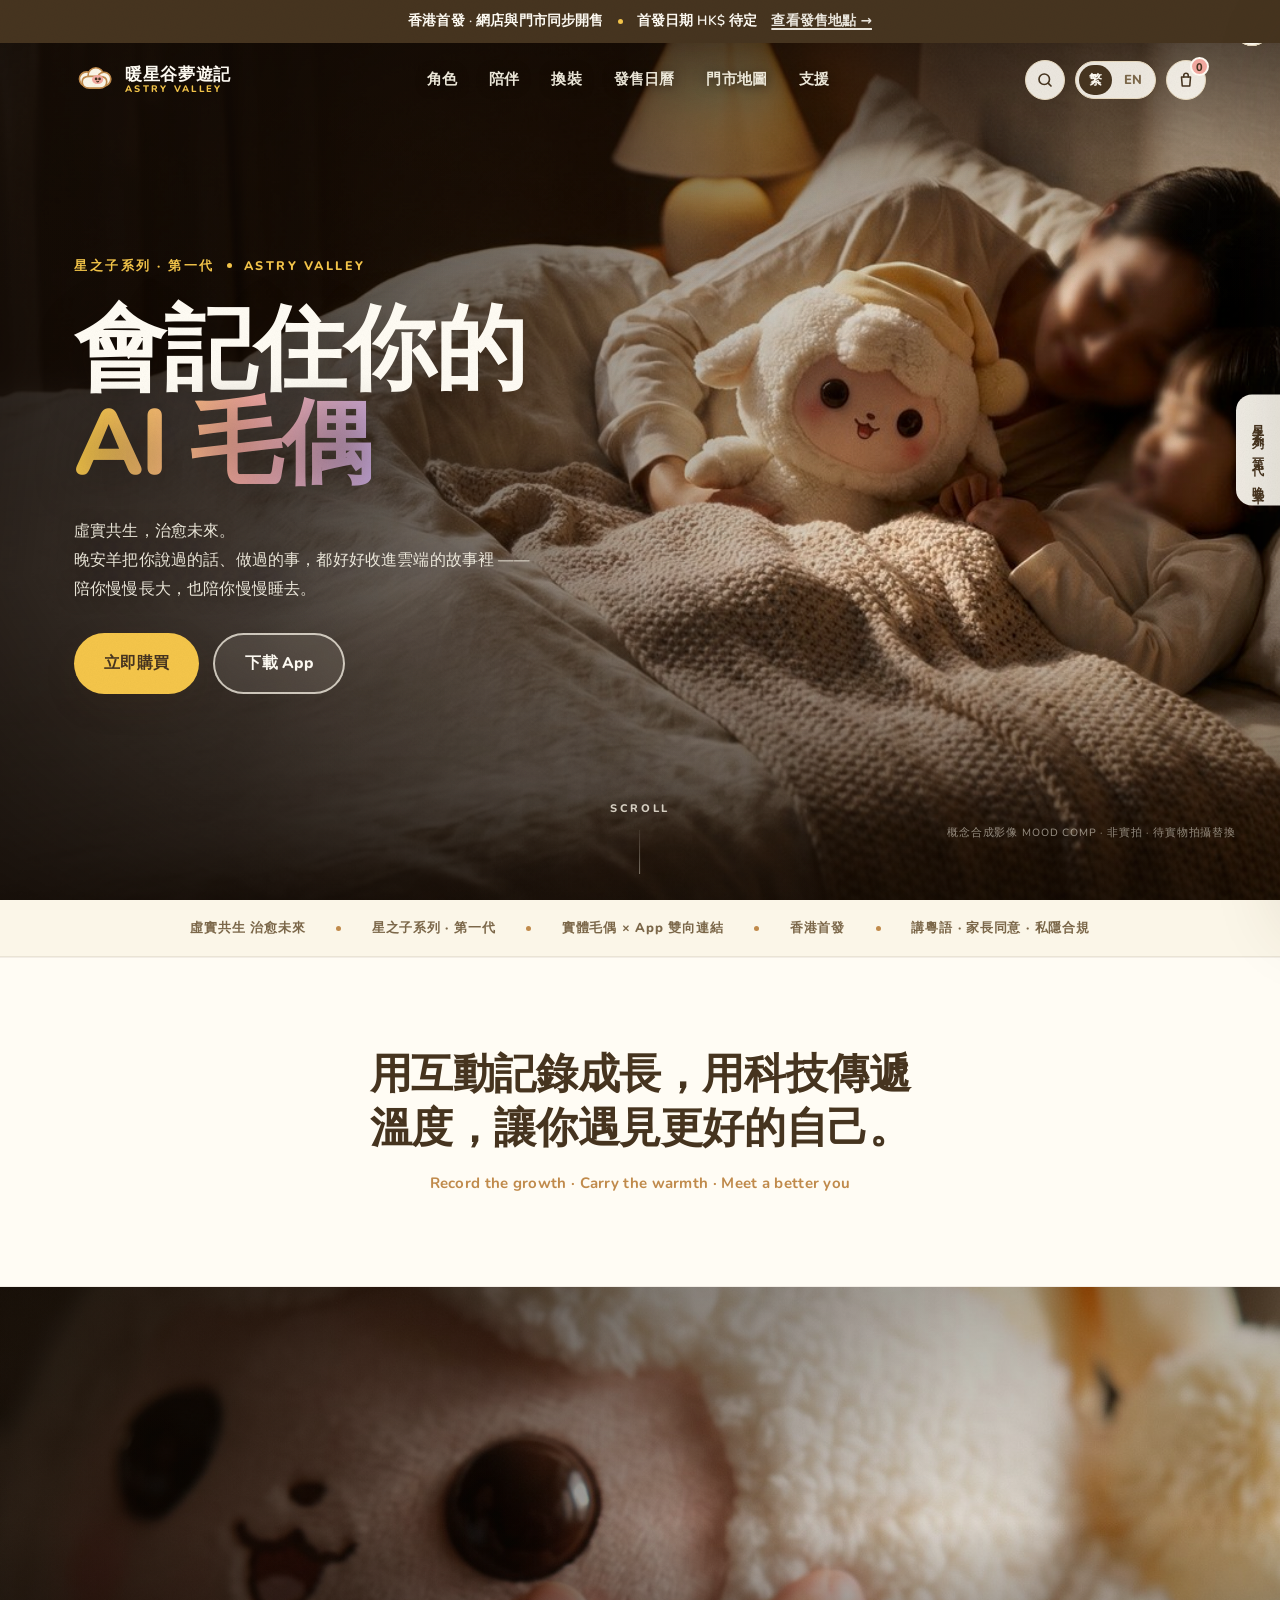
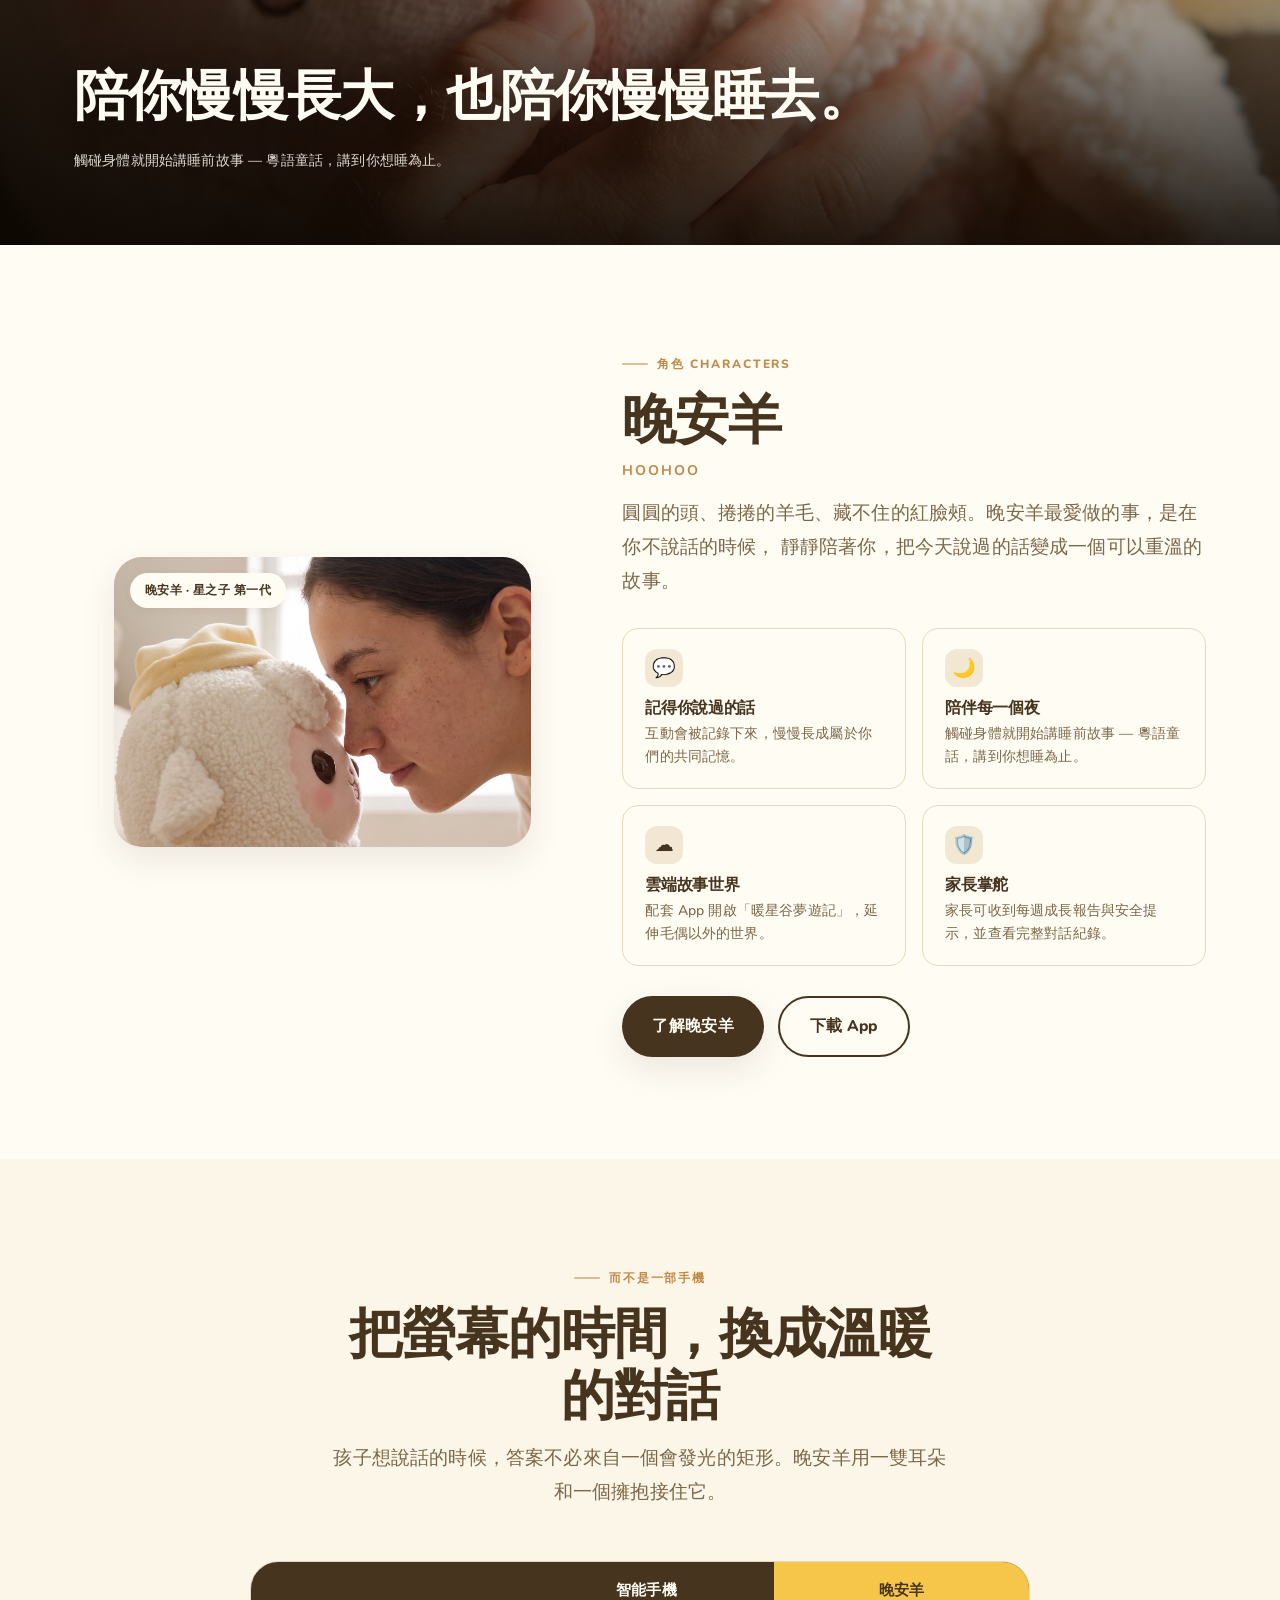
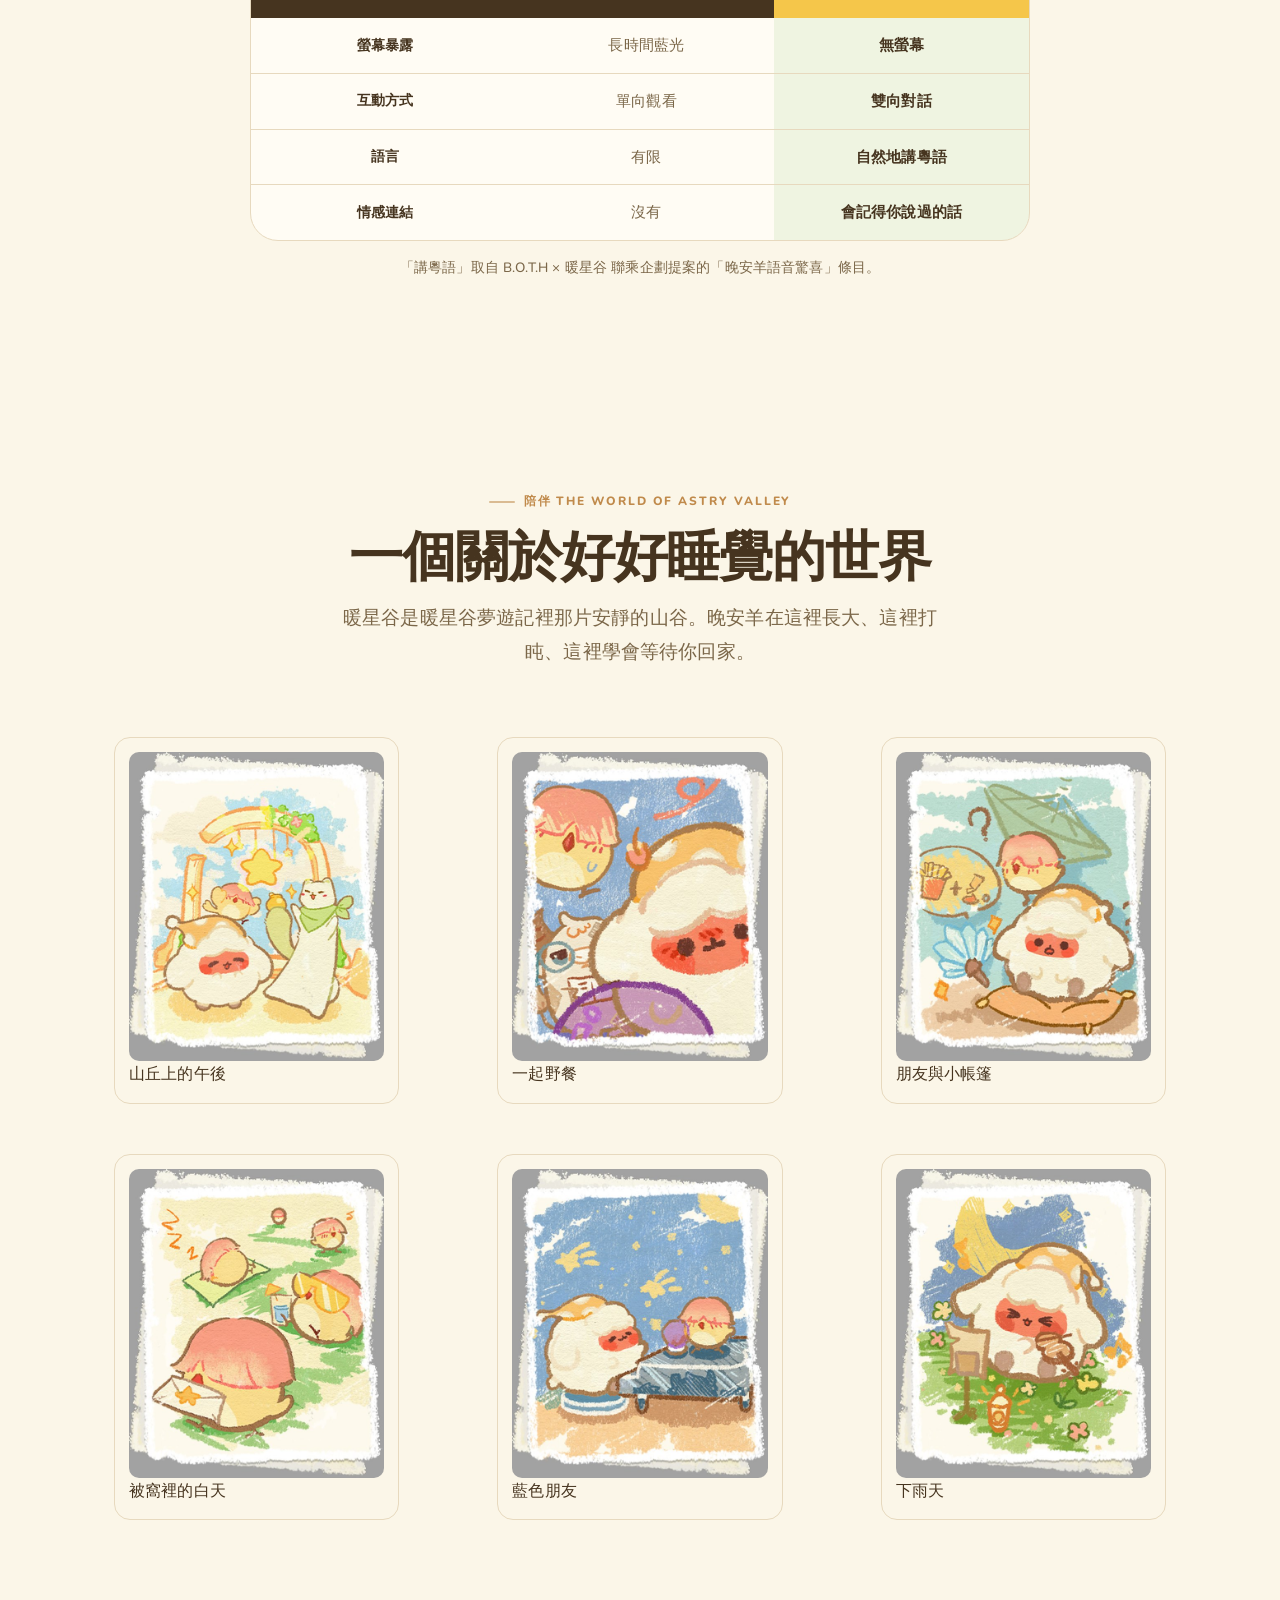
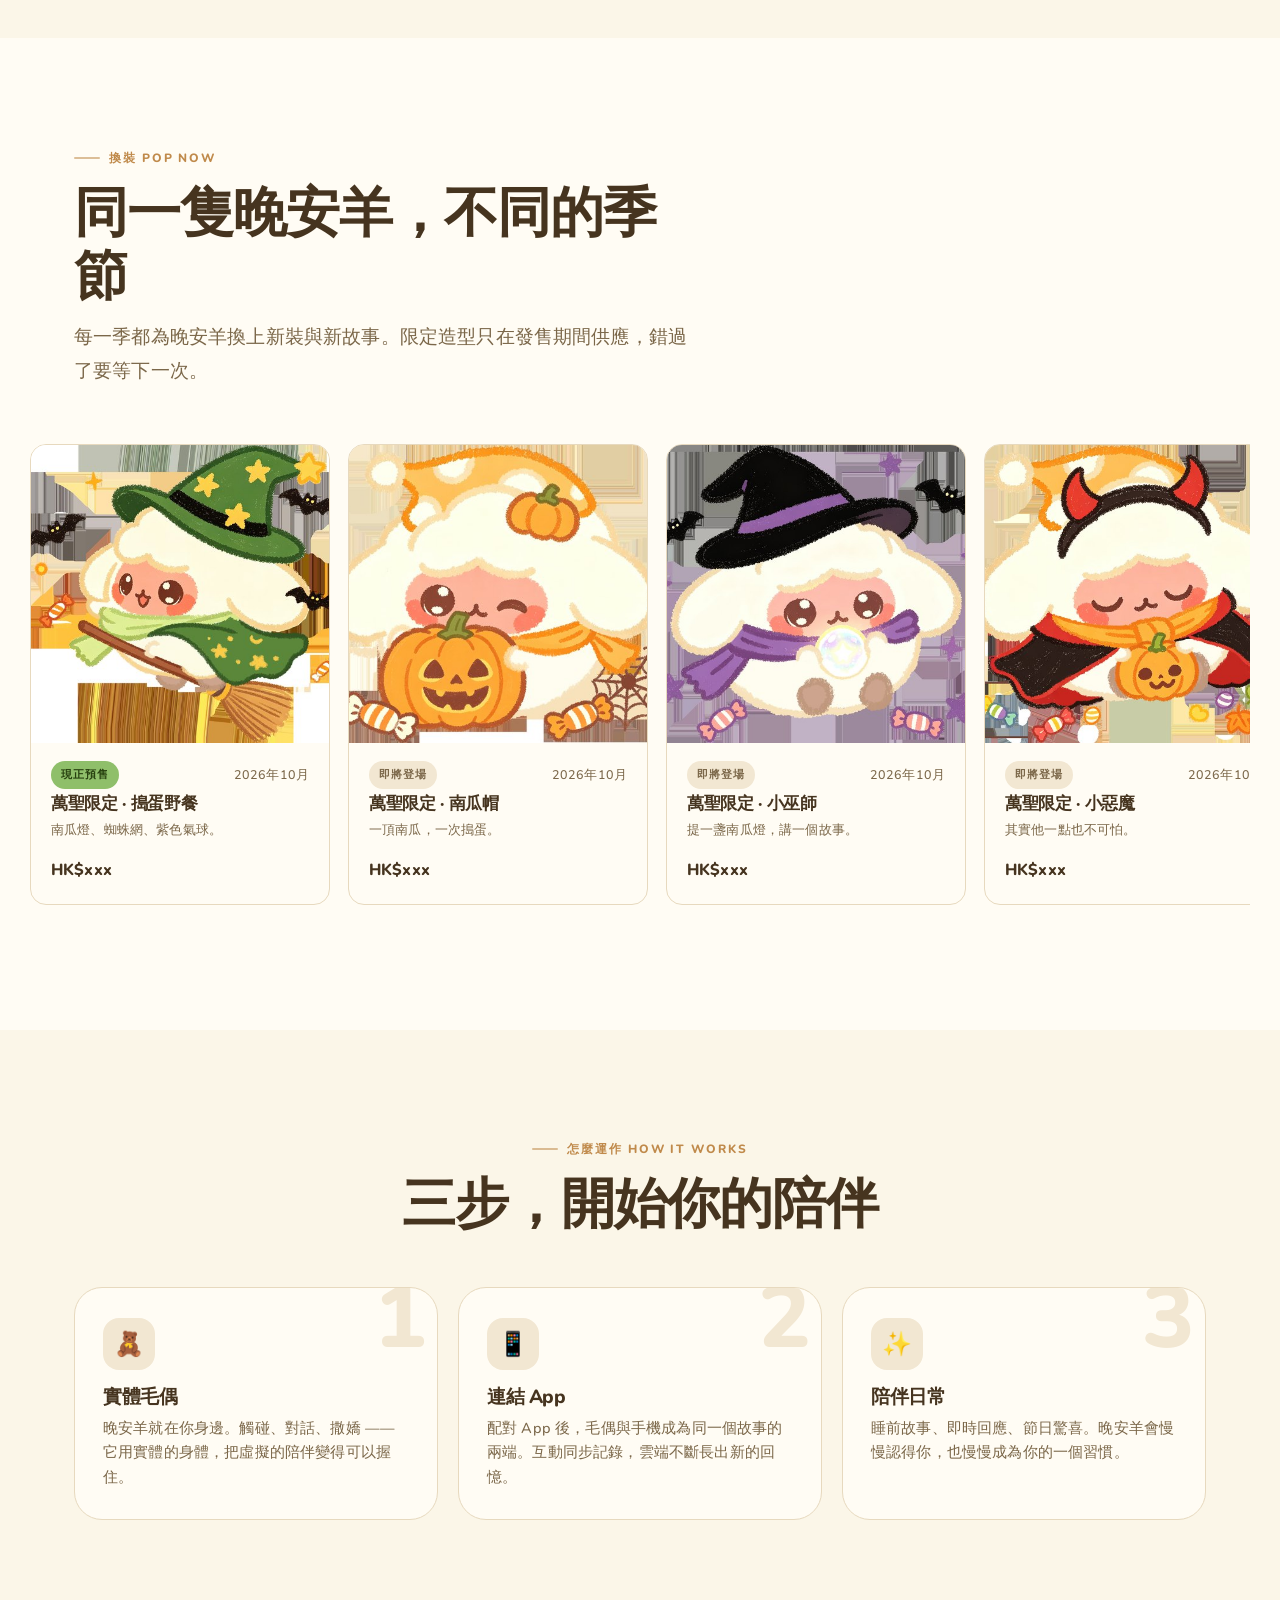
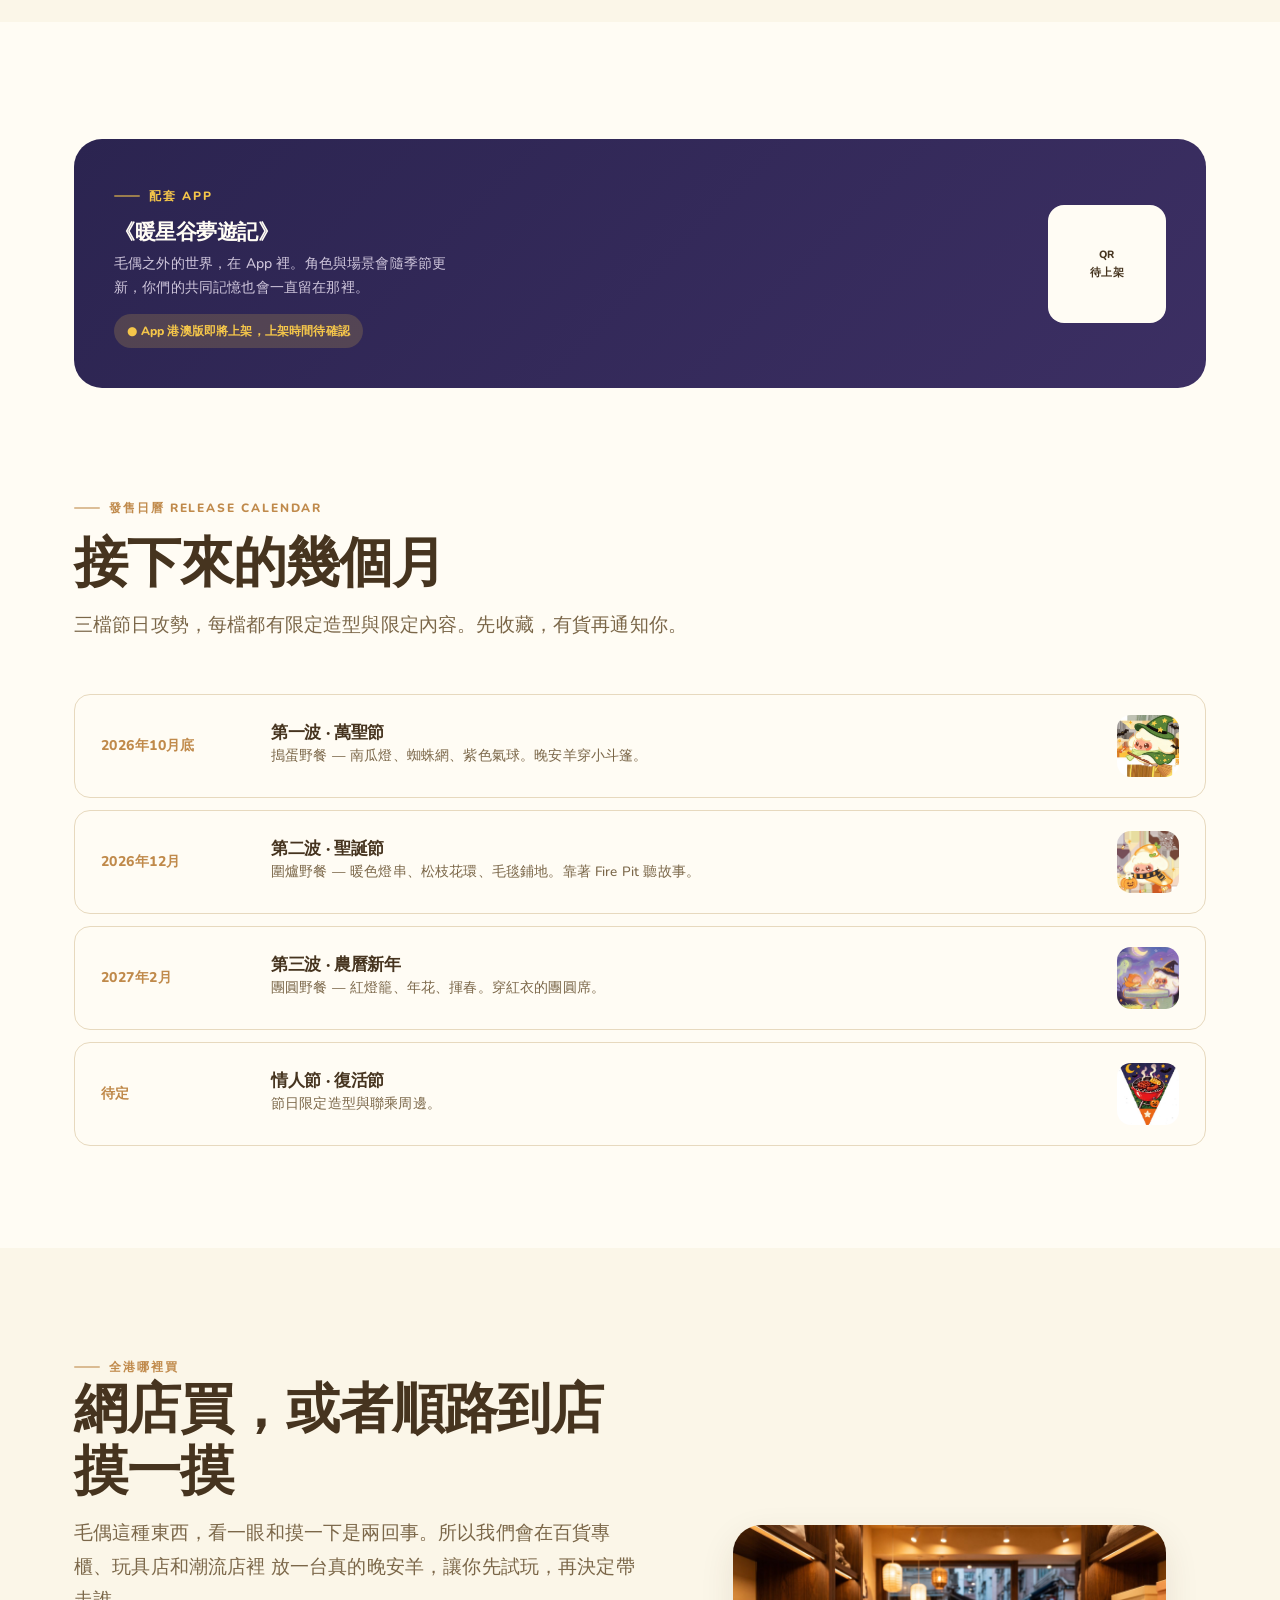
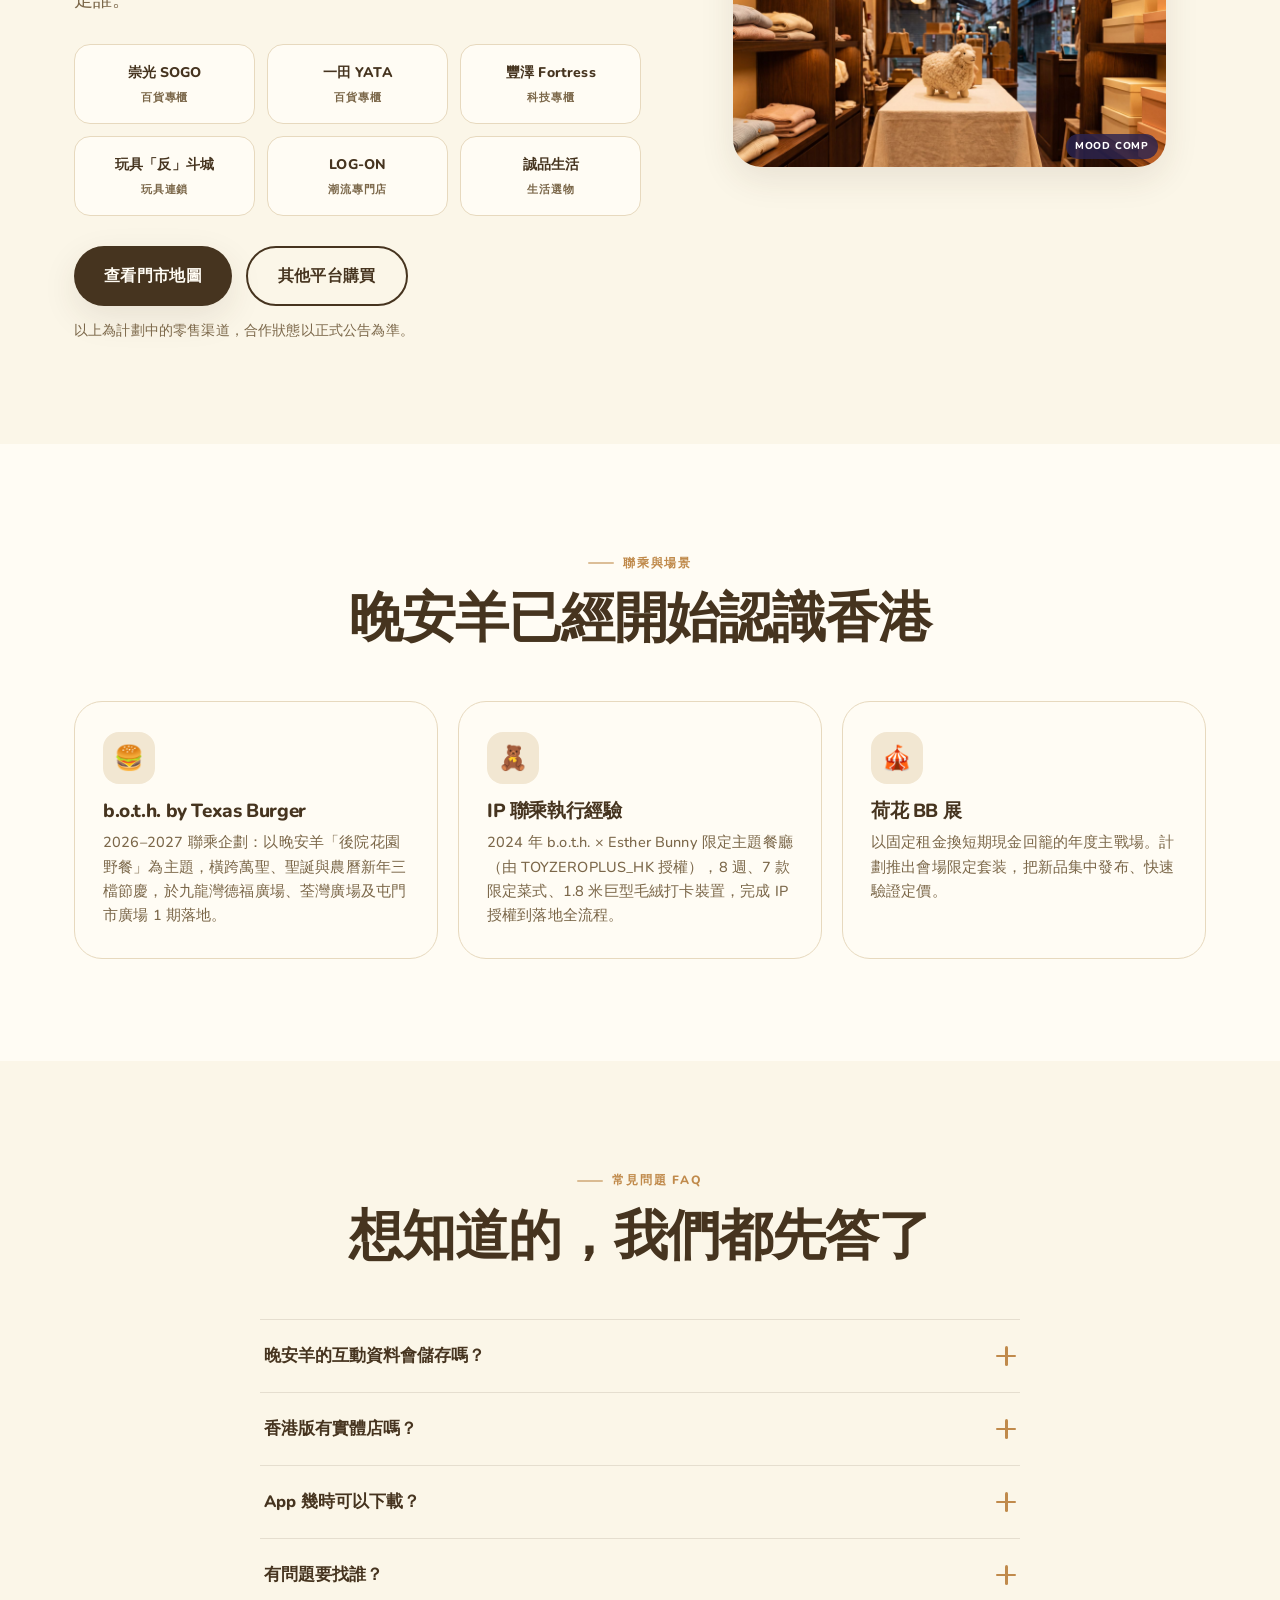
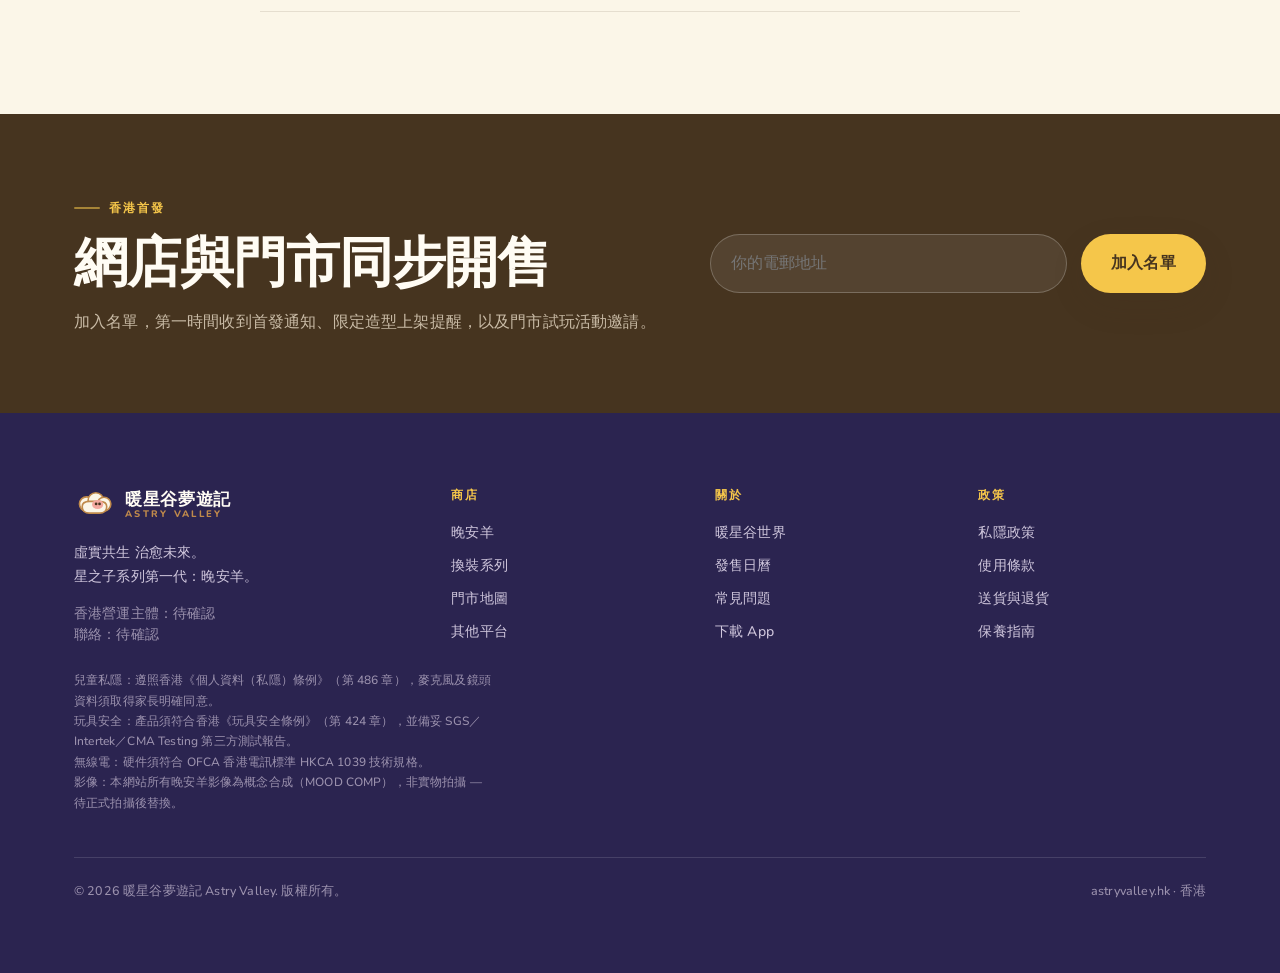
==== commit bfc56ad0: "Confirm English character name: Goodnight Sheep -> Hoohoo Official English localisation on astryai.c" ====
--- a/index.html
+++ b/index.html
@@ -3,11 +3,11 @@
 <head>
 <meta charset="utf-8">
 <meta name="viewport" content="width=device-width,initial-scale=1">
-<title>晚安羊 Goodnight Sheep｜暖星谷夢遊記 Astry Valley 香港</title>
+<title>晚安羊 Hoohoo｜暖星谷夢遊記 Astry Valley 香港</title>
 <meta name="description" content="晚安羊是一隻會記住你的 AI 毛偶。虛實共生，治愈未來。暖星谷夢遊記香港首發，網店與門市同步開售。">
 <meta name="keywords" content="晚安羊,暖星谷,ASTRY VALLEY,星之子,AI毛偶,香港">
 <link rel="canonical" href="https://astryvalley.hk/">
-<meta property="og:title" content="晚安羊 Goodnight Sheep｜暖星谷夢遊記 Astry Valley">
+<meta property="og:title" content="晚安羊 Hoohoo｜暖星谷夢遊記 Astry Valley">
 <meta property="og:description" content="一隻會記住你的 AI 毛偶。虛實共生，治愈未來。">
 <meta property="og:type" content="website">
 <meta property="og:locale" content="zh_HK">
@@ -185,7 +185,7 @@
     <div>
       <span class="eyebrow">角色 Characters</span>
       <h2 class="h2 mt-s">晚安羊</h2>
-      <p class="pdp-en" data-ph="英文名稱待 IP 方確認">Goodnight Sheep<span class="ph-flag">英文名待確認</span></p>
+      <p class="pdp-en">Hoohoo</p>
       <p class="lede mt-s">
         圓圓的頭、捲捲的羊毛、藏不住的紅臉頰。晚安羊最愛做的事，是在你不說話的時候，
         靜靜陪著你，把今天說過的話變成一個可以重溫的故事。
--- a/assets/css/style.css
+++ b/assets/css/style.css
@@ -659,3 +659,13 @@
 @media (prefers-reduced-motion:reduce){
   *{animation-duration:.01ms !important;transition-duration:.01ms !important}
 }
+
+/* ---- hosting badge clearance ----
+   The secondary review host injects a fixed badge at the viewport
+   bottom-right. It overlapped the .hero-credit MOOD COMP provenance
+   disclosure, hiding most of the compliance line. Lift the desktop caption
+   clear of it; mobile is left as designed (the caption is left-aligned
+   there). */
+@media (min-width:901px){
+  .hero-credit{bottom:58px}
+}
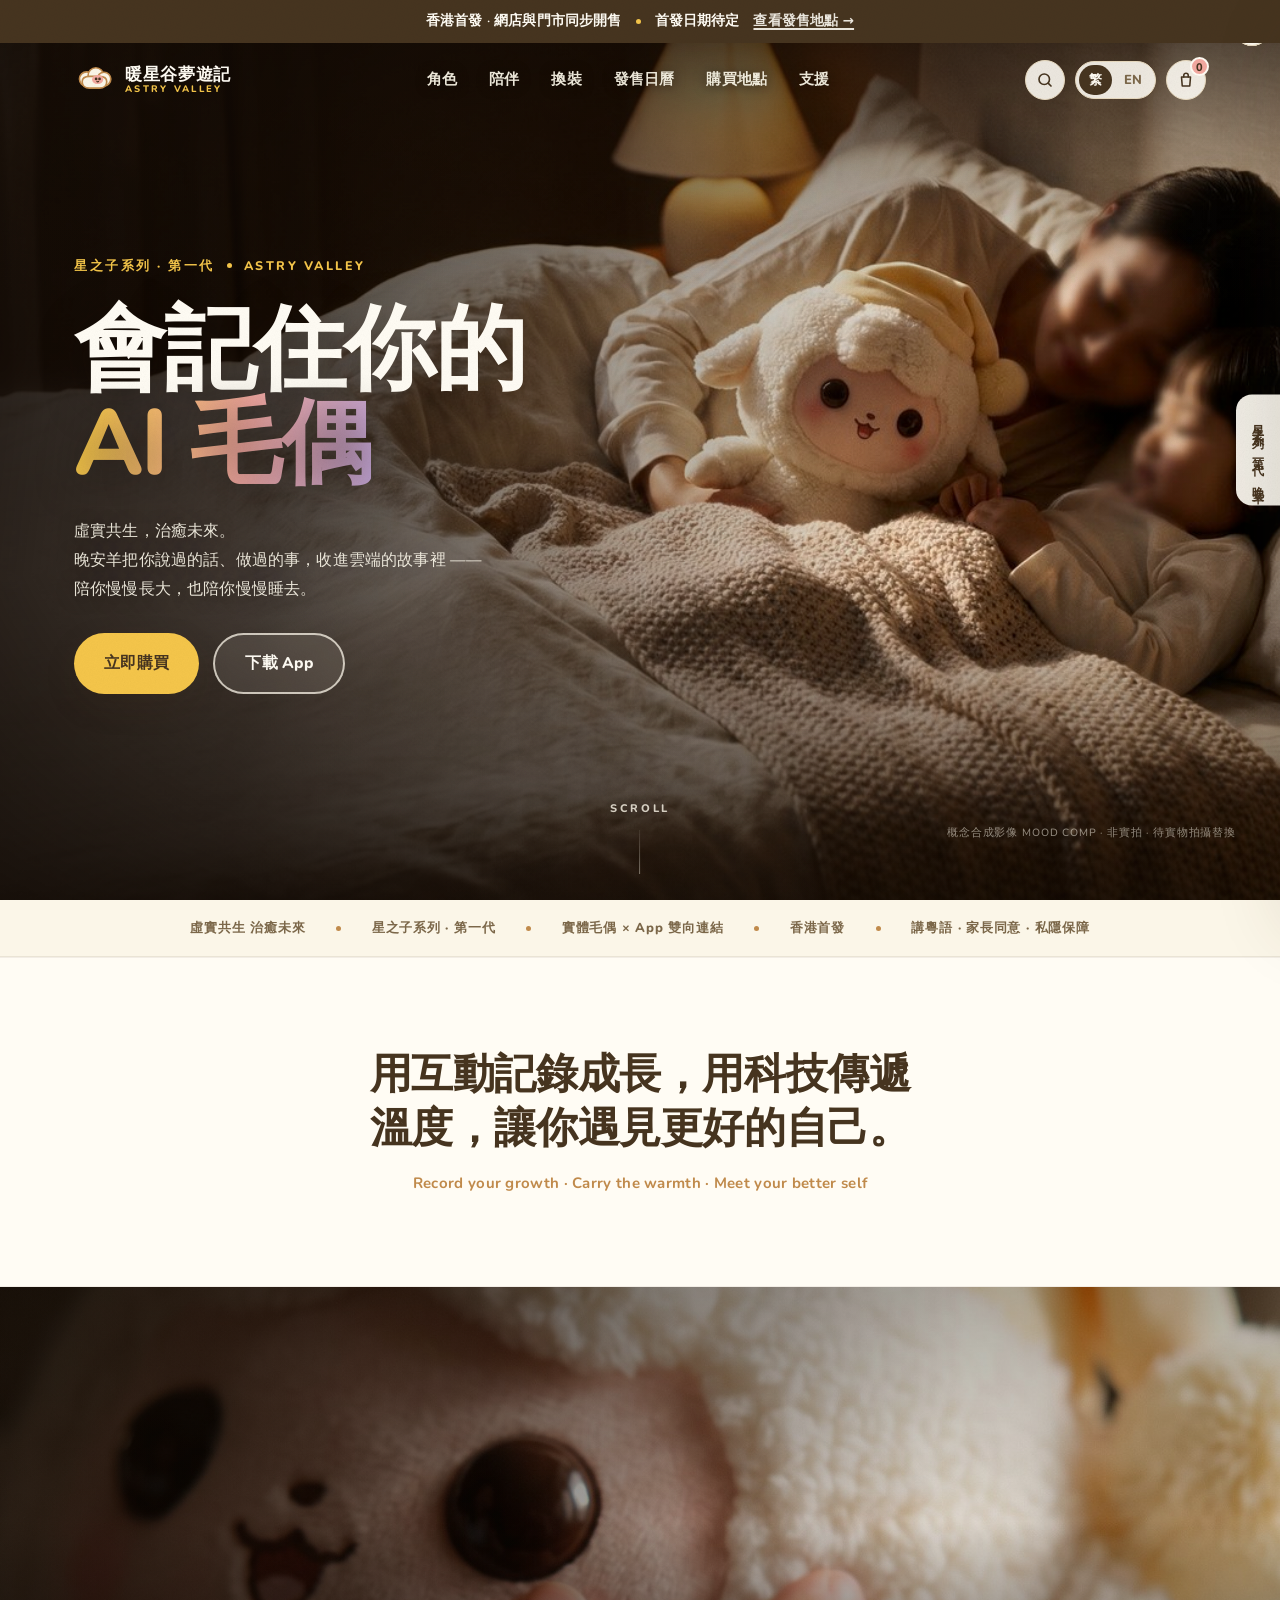
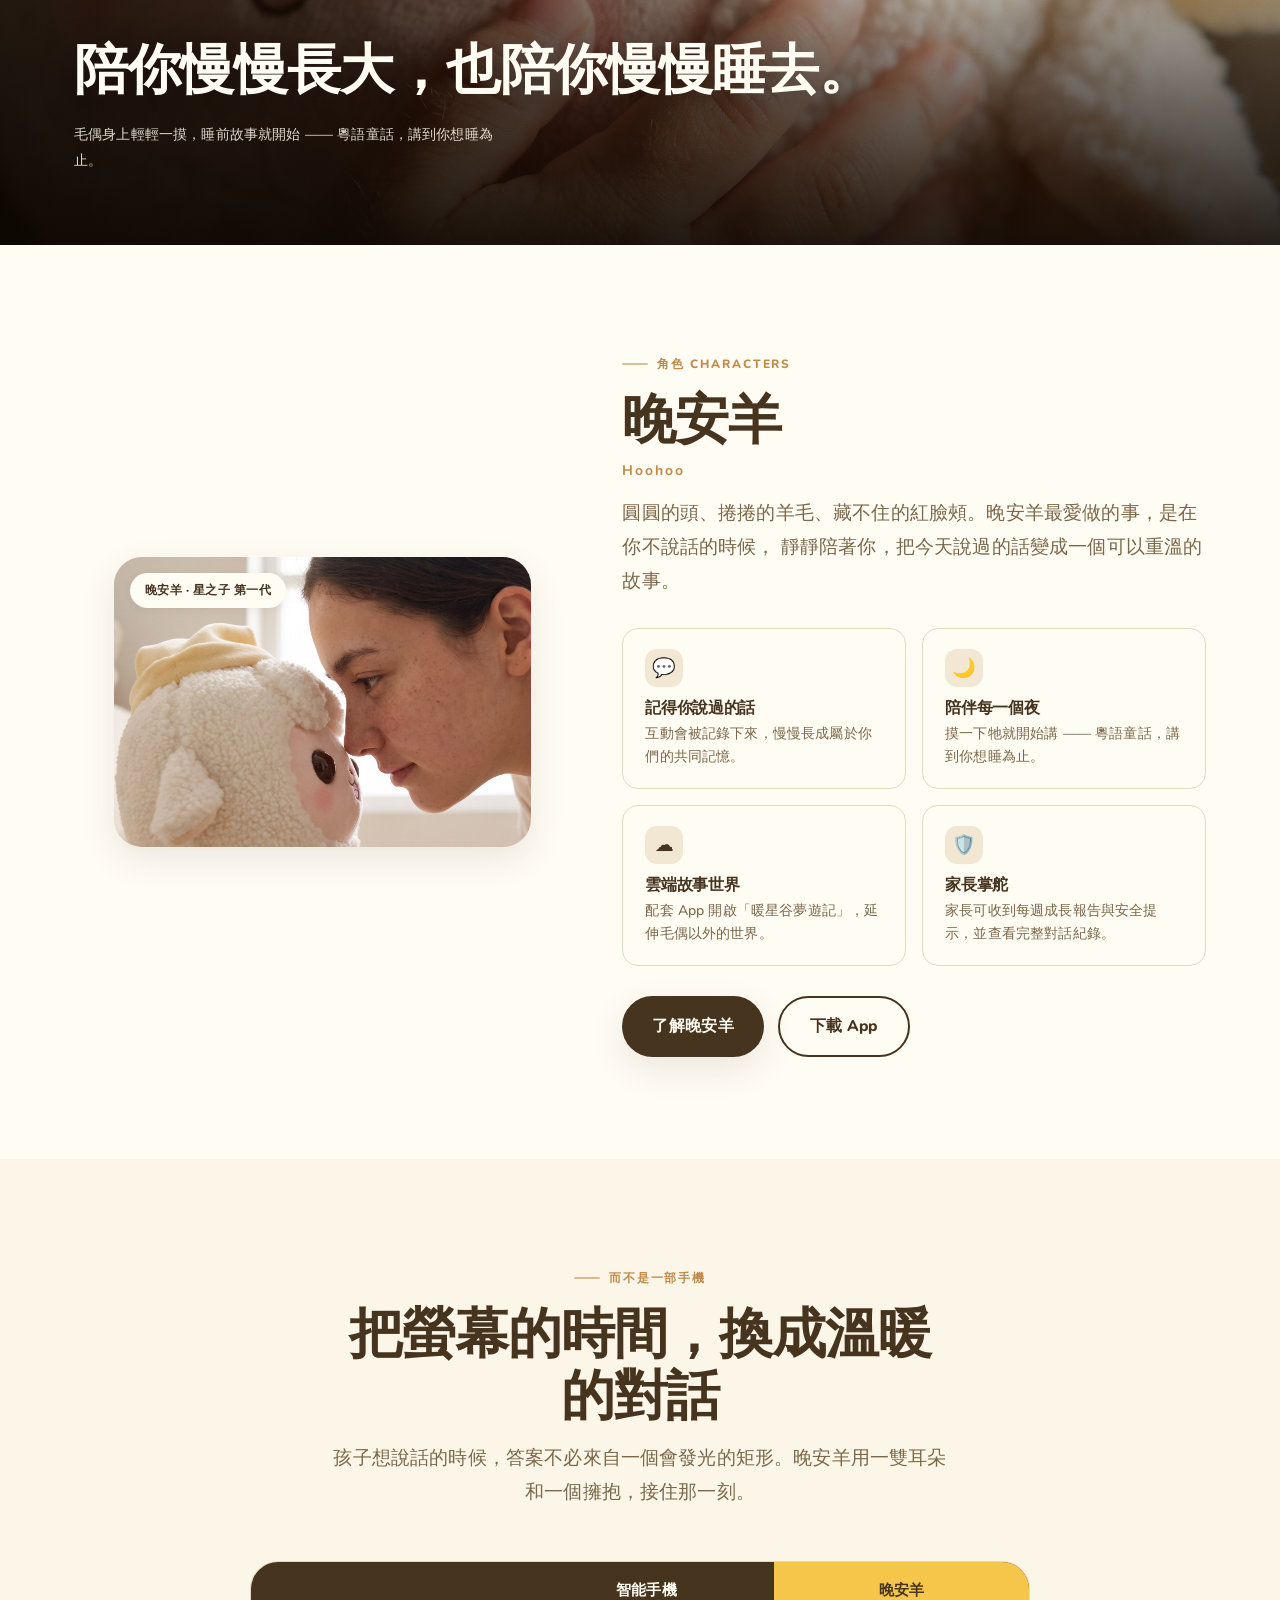
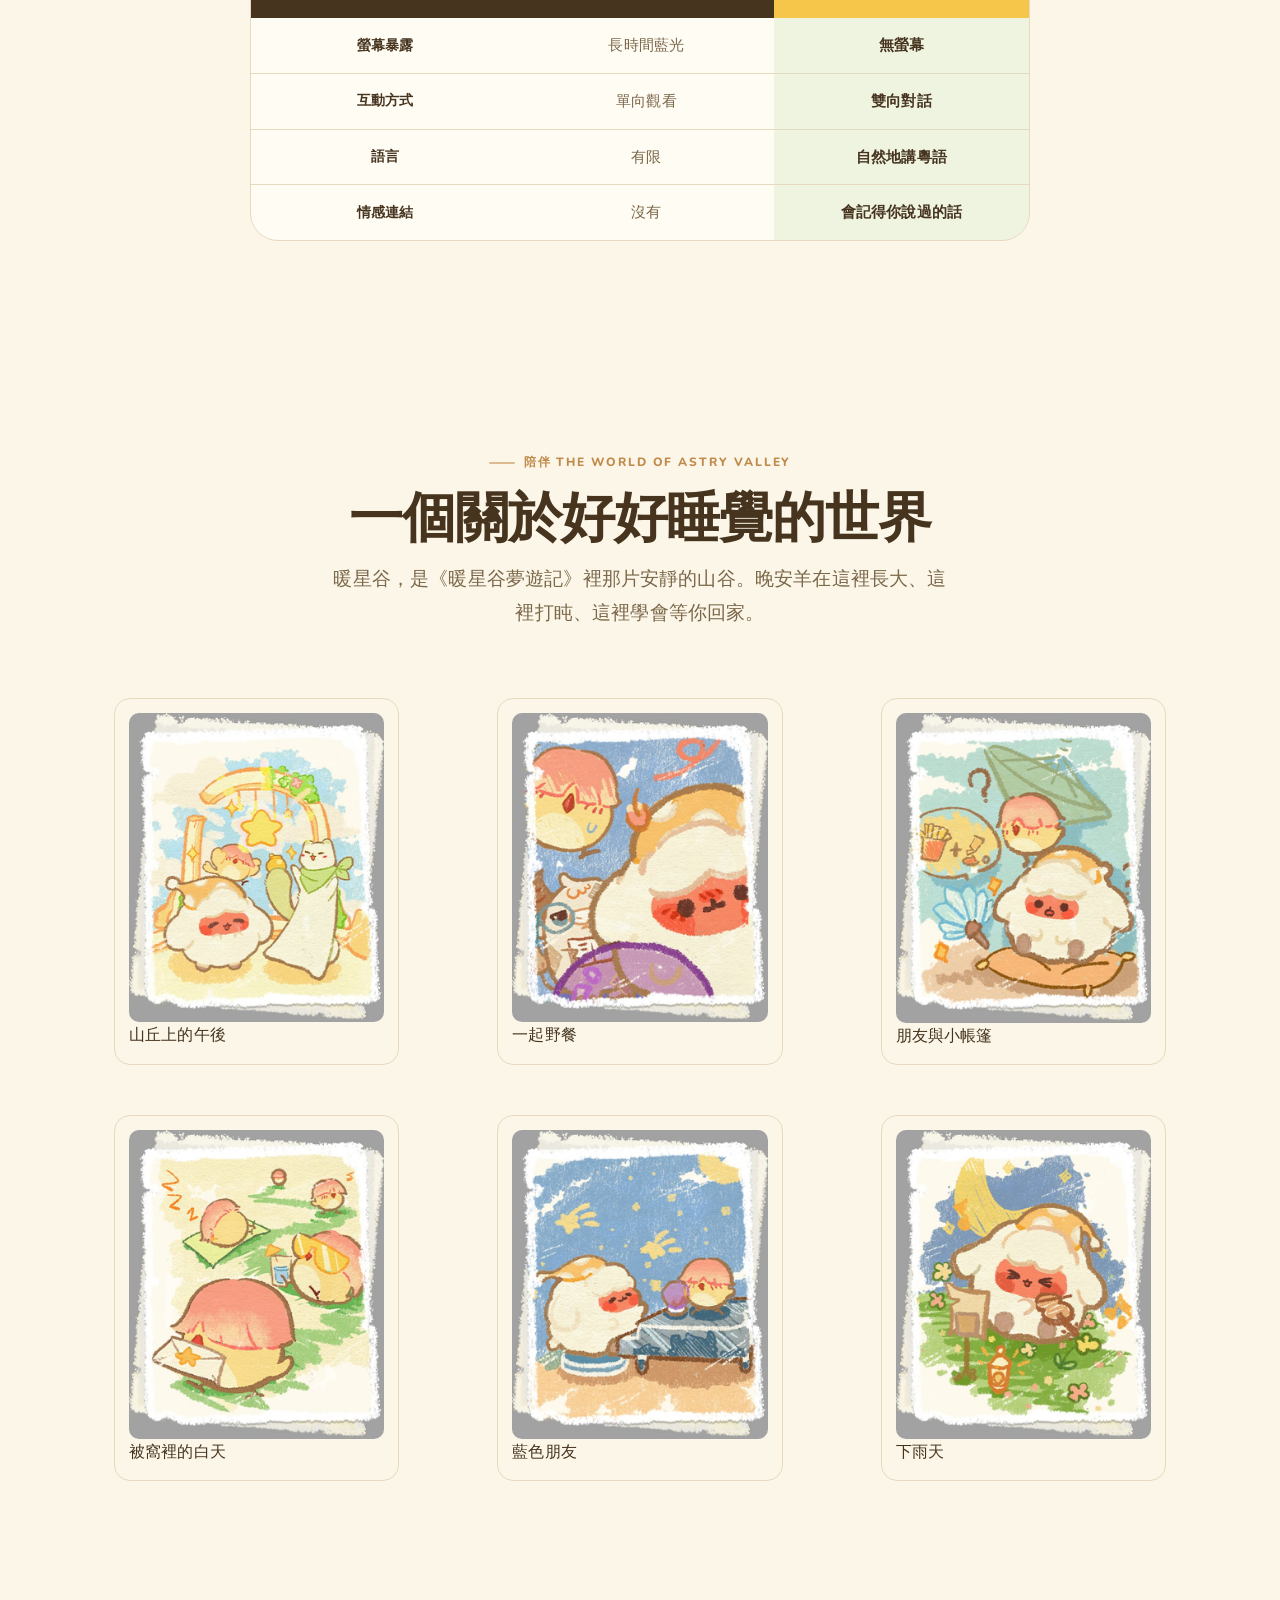
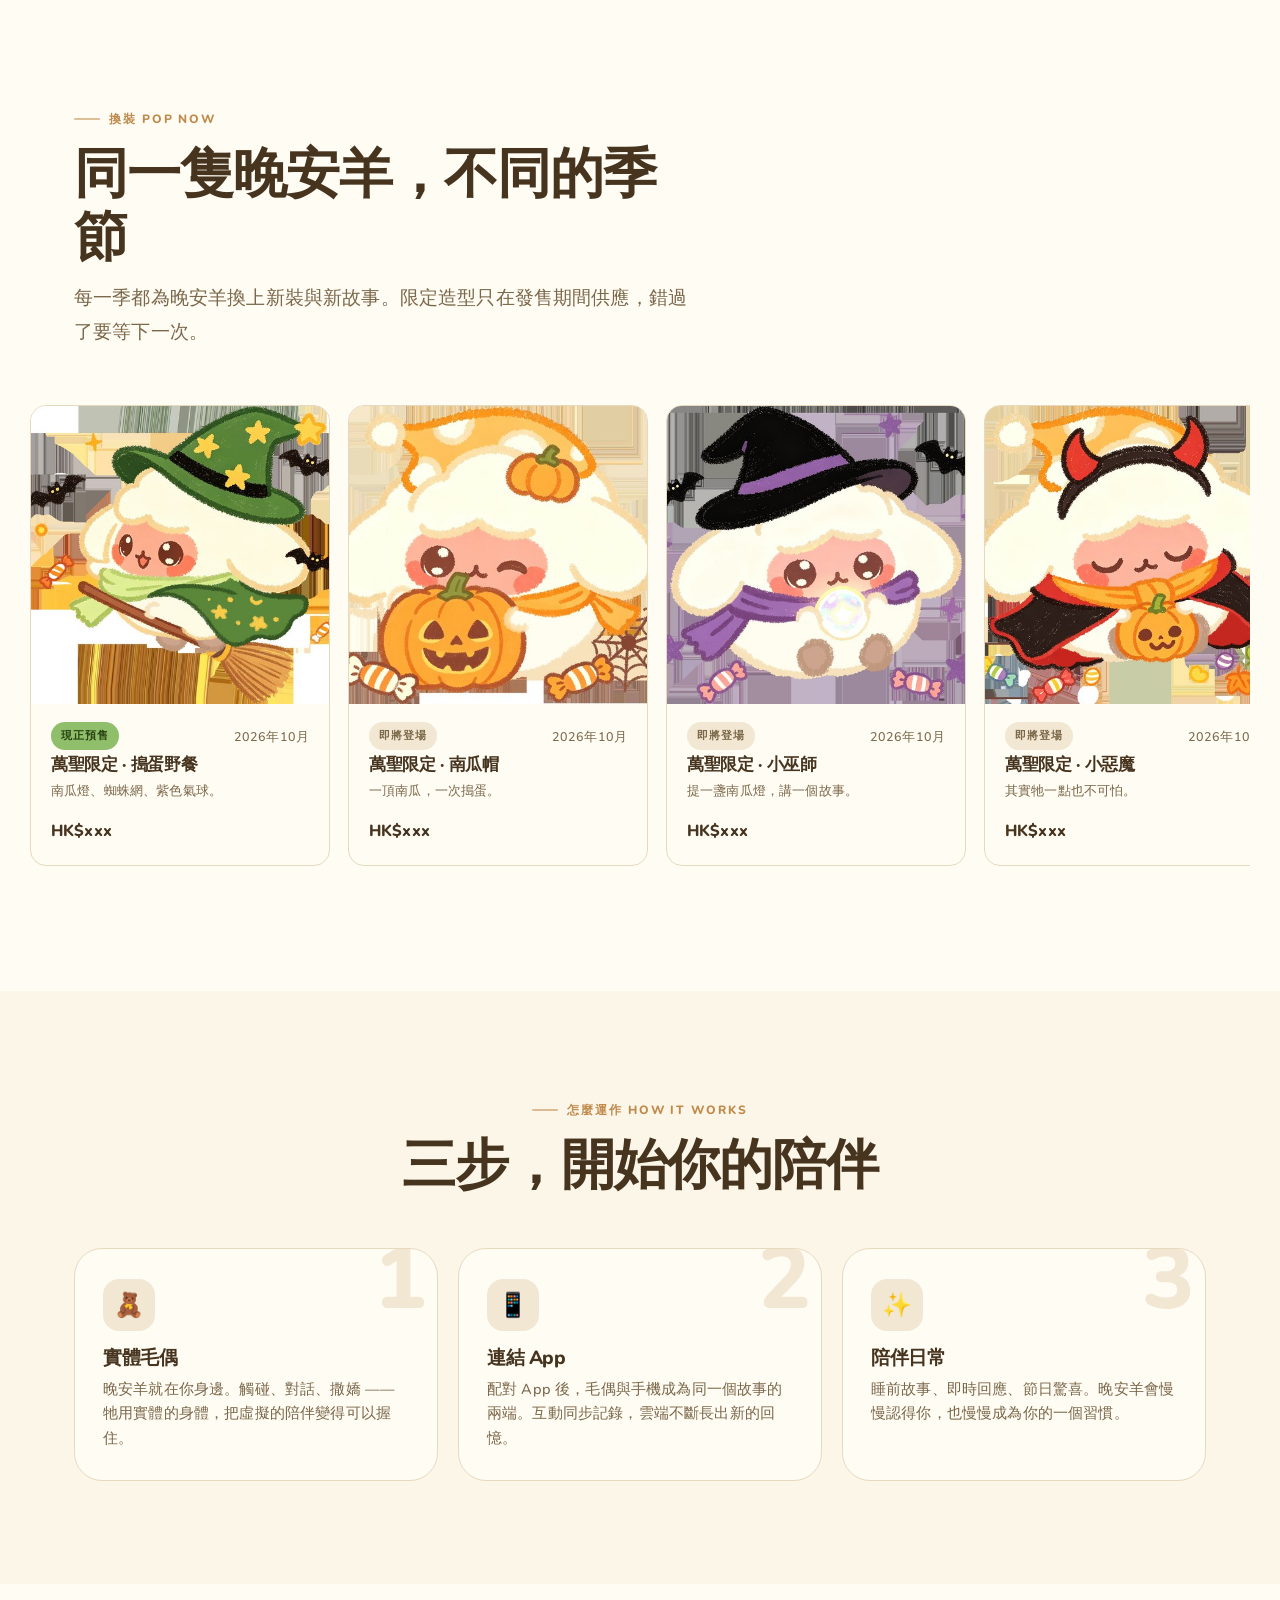
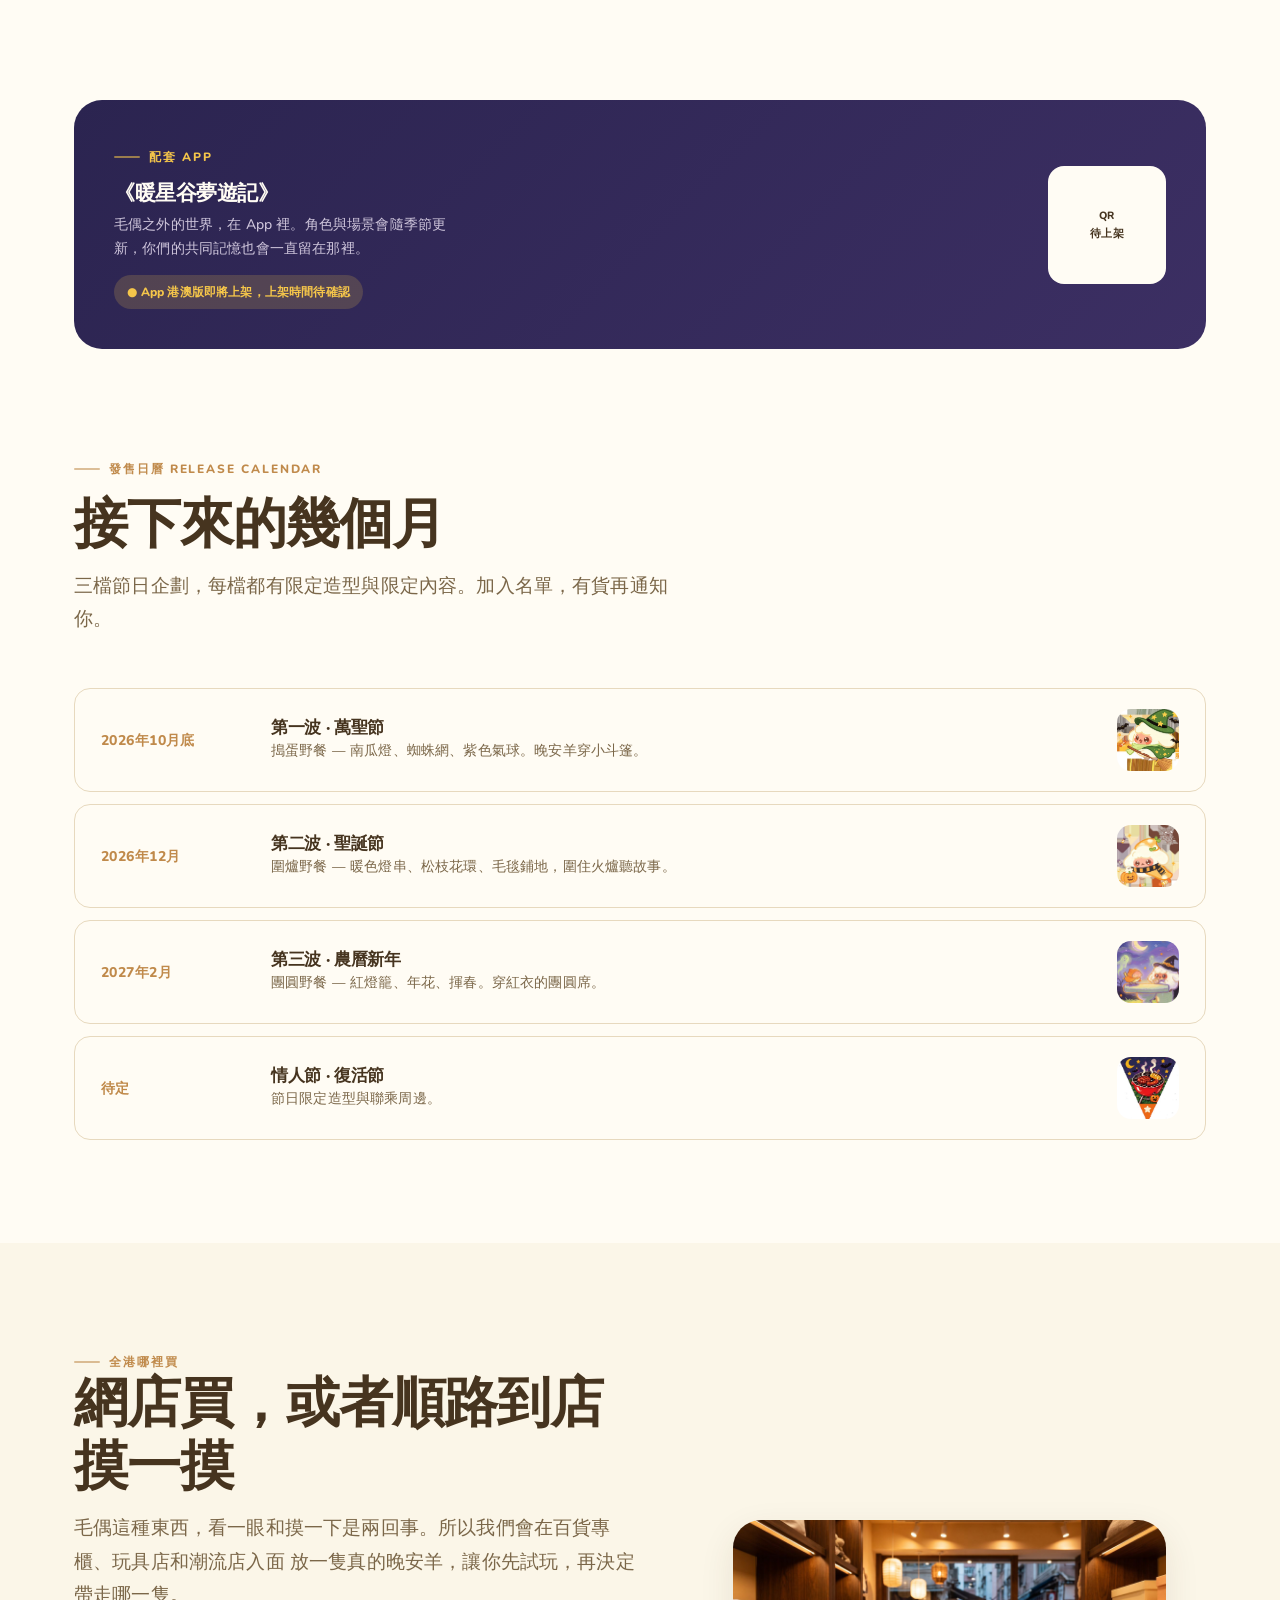
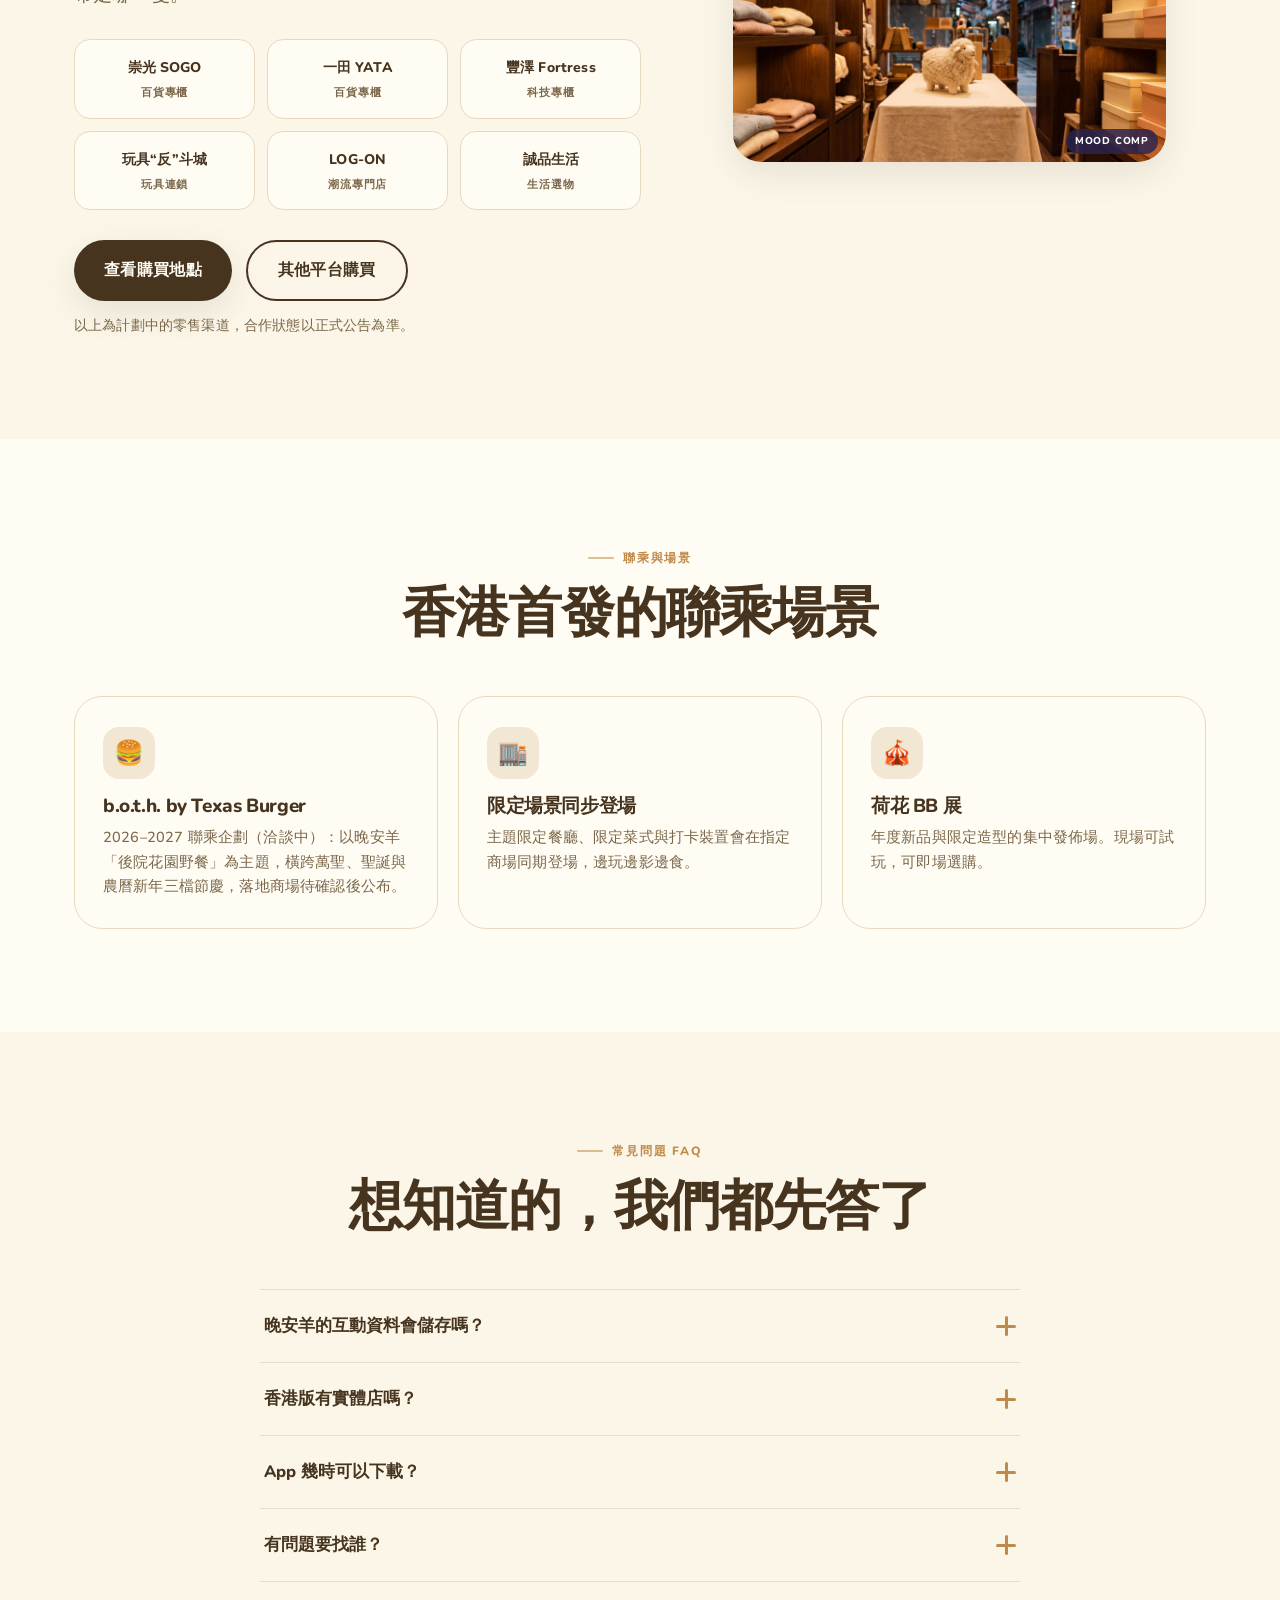
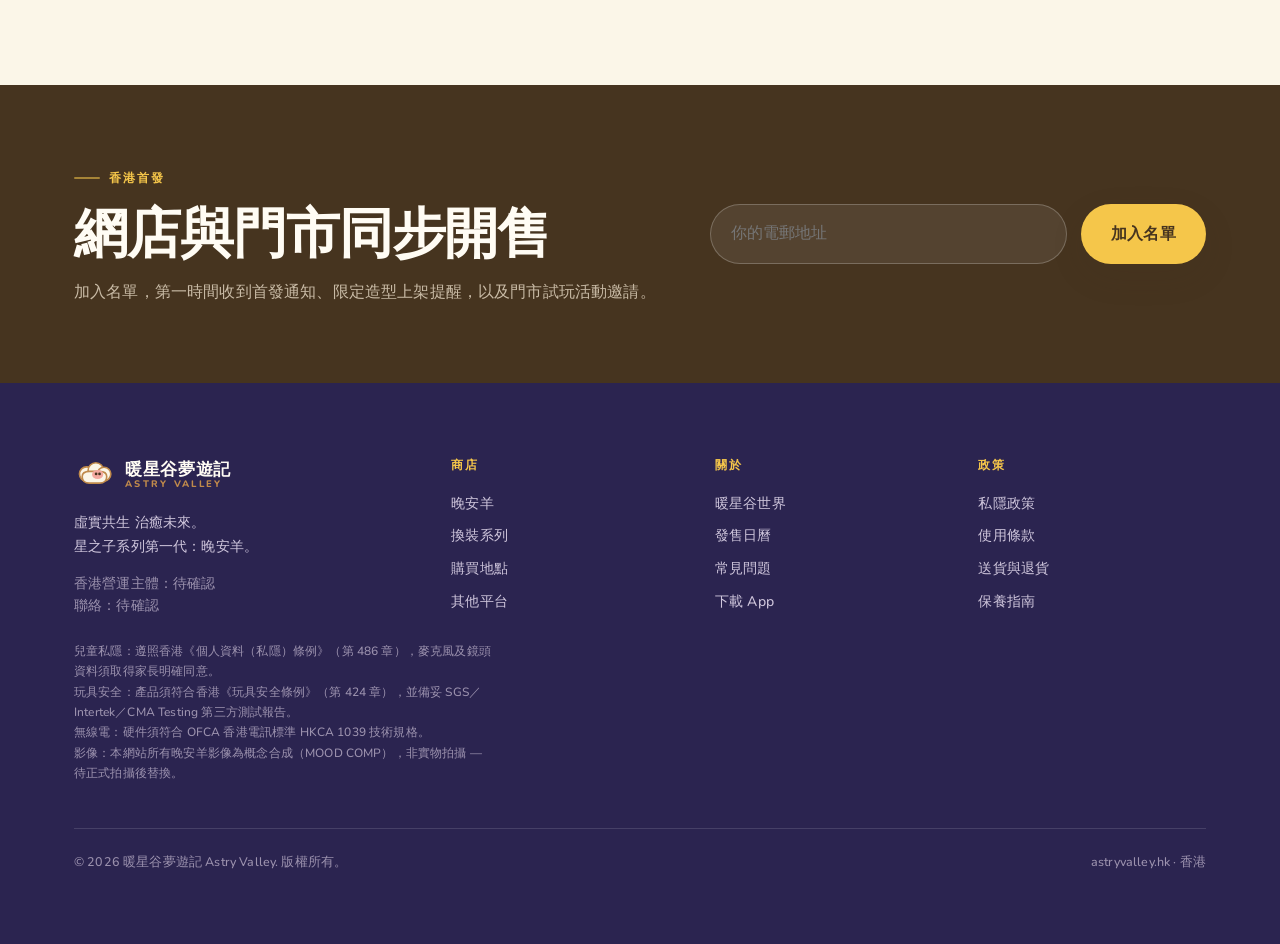
==== commit a37a947b: "Copywriting pass for HK launch: fix zh-Hant wording, unify pronoun 牠, Hoohoo canonical/OG slug, cons" ====
--- a/index.html
+++ b/index.html
@@ -4,16 +4,15 @@
 <meta charset="utf-8">
 <meta name="viewport" content="width=device-width,initial-scale=1">
 <title>晚安羊 Hoohoo｜暖星谷夢遊記 Astry Valley 香港</title>
-<meta name="description" content="晚安羊是一隻會記住你的 AI 毛偶。虛實共生，治愈未來。暖星谷夢遊記香港首發，網店與門市同步開售。">
+<meta name="description" content="晚安羊是一隻會記住你的 AI 毛偶。虛實共生，治癒未來。暖星谷夢遊記香港首發，網店與門市同步開售。">
 <meta name="keywords" content="晚安羊,暖星谷,ASTRY VALLEY,星之子,AI毛偶,香港">
 <link rel="canonical" href="https://astryvalley.hk/">
 <meta property="og:title" content="晚安羊 Hoohoo｜暖星谷夢遊記 Astry Valley">
-<meta property="og:description" content="一隻會記住你的 AI 毛偶。虛實共生，治愈未來。">
+<meta property="og:description" content="一隻會記住你的 AI 毛偶。虛實共生，治癒未來。">
 <meta property="og:type" content="website">
 <meta property="og:locale" content="zh_HK">
 <meta property="og:url" content="https://astryvalley.hk/">
 <link rel="alternate" hreflang="zh-HK" href="https://astryvalley.hk/">
-<link rel="alternate" hreflang="en-HK" href="https://astryvalley.hk/en/">
 <link rel="preconnect" href="https://fonts.googleapis.com">
 <link rel="preconnect" href="https://fonts.gstatic.com" crossorigin>
 <link href="https://fonts.googleapis.com/css2?family=Nunito:wght@500;700;800;900&display=swap" rel="stylesheet">
@@ -30,7 +29,7 @@
   <div class="wrap">
     <span>香港首發 · 網店與門市同步開售</span>
     <span class="sep" aria-hidden="true"></span>
-    <span data-ph="首發日期待確認">首發日期 HK$ 待定</span>
+    <span data-ph="首發日期待確認">首發日期待定</span>
     <a href="store.html">查看發售地點 →</a>
   </div>
 </div>
@@ -60,7 +59,7 @@
         <li><a href="#world">陪伴</a></li>
         <li><a href="#drops">換裝</a></li>
         <li><a href="#calendar">發售日曆</a></li>
-        <li><a href="store.html">門市地圖</a></li>
+        <li><a href="store.html">購買地點</a></li>
         <li><a href="#support">支援</a></li>
       </ul>
     </nav>
@@ -97,7 +96,7 @@
   <a class="mn-link" href="#world">陪伴</a>
   <a class="mn-link" href="#drops">換裝</a>
   <a class="mn-link" href="#calendar">發售日曆</a>
-  <a class="mn-link" href="store.html">門市地圖</a>
+  <a class="mn-link" href="store.html">購買地點</a>
   <a class="mn-link" href="#support">支援</a>
   <div class="cta-row"><a class="btn btn-primary" href="product.html">立即購買</a></div>
 </div>
@@ -124,8 +123,8 @@
       <span class="hero-kicker">星之子系列 · 第一代<span class="dot"></span>ASTRY VALLEY</span>
       <h1 class="hero-h1">會記住你的<br><span class="hl">AI 毛偶</span></h1>
       <p class="hero-lede">
-        虛實共生，治愈未來。<br>
-        晚安羊把你說過的話、做過的事，都好好收進雲端的故事裡 ——<span class="hero-br">陪你慢慢長大，也陪你慢慢睡去。</span>
+        虛實共生，治癒未來。<br>
+        晚安羊把你說過的話、做過的事，收進雲端的故事裡 ——<span class="hero-br">陪你慢慢長大，也陪你慢慢睡去。</span>
       </p>
       <div class="cta-row">
         <a class="btn btn-sun" href="product.html">立即購買</a>
@@ -142,11 +141,11 @@
 <!-- ======================= TRUST STRIP ======================= -->
 <div class="hero-bar">
   <div class="wrap hero-bar-in">
-    <span>虛實共生 治愈未來</span><span class="dot"></span>
+    <span>虛實共生 治癒未來</span><span class="dot"></span>
     <span>星之子系列 · 第一代</span><span class="dot"></span>
     <span>實體毛偶 × App 雙向連結</span><span class="dot"></span>
     <span>香港首發</span><span class="dot"></span>
-    <span>講粵語 · 家長同意 · 私隱合規</span>
+    <span>講粵語 · 家長同意 · 私隱保障</span>
   </div>
 </div>
 
@@ -154,7 +153,7 @@
 <section class="manifesto">
   <div class="wrap">
     <p class="manifesto-line">用互動記錄成長，用科技傳遞溫度，讓你遇見更好的自己。</p>
-    <p class="manifesto-en">Record the growth · Carry the warmth · Meet a better you</p>
+    <p class="manifesto-en">Record your growth · Carry the warmth · Meet your better self</p>
   </div>
 </section>
 
@@ -170,7 +169,7 @@
   <div class="mood-band-scrim" aria-hidden="true"></div>
   <div class="wrap mood-band-inner">
     <p class="mood-band-line">陪你慢慢長大，也陪你慢慢睡去。</p>
-    <p class="mood-band-sub">觸碰身體就開始講睡前故事 — 粵語童話，講到你想睡為止。</p>
+    <p class="mood-band-sub">毛偶身上輕輕一摸，睡前故事就開始 —— 粵語童話，講到你想睡為止。</p>
   </div>
 </section>
 
@@ -200,7 +199,7 @@
         <div class="feature">
           <div class="ic" aria-hidden="true">🌙</div>
           <h4>陪伴每一個夜</h4>
-          <p>觸碰身體就開始講睡前故事 — 粵語童話，講到你想睡為止。</p>
+          <p>摸一下牠就開始講 —— 粵語童話，講到你想睡為止。</p>
         </div>
         <div class="feature">
           <div class="ic" aria-hidden="true">☁️</div>
@@ -229,7 +228,7 @@
       <span class="eyebrow">而不是一部手機</span>
       <h2 class="h2">把螢幕的時間，換成溫暖的對話</h2>
       <p class="lede mt-s" style="margin-inline:auto">
-        孩子想說話的時候，答案不必來自一個會發光的矩形。晚安羊用一雙耳朵和一個擁抱接住它。
+        孩子想說話的時候，答案不必來自一個會發光的矩形。晚安羊用一雙耳朵和一個擁抱，接住那一刻。
       </p>
     </div>
 
@@ -261,7 +260,7 @@
       </div>
     </div>
 
-    <p class="cmp-note">「講粵語」取自 B.O.T.H × 暖星谷 聯乘企劃提案的「晚安羊語音驚喜」條目。</p>
+    <p class="ph-note">「講粵語」取自 B.O.T.H × 暖星谷 聯乘企劃提案的「晚安羊語音驚喜」條目。</p>
     <p class="ph-note">此比較表為概念提案（參照韓國 Cuddles 的螢幕對照表）。無螢幕、雙向對話兩項須由技術方確認後方可使用，不可先於確認上線。</p>
   </div>
 </section>
@@ -273,7 +272,7 @@
       <span class="eyebrow">陪伴 The world of Astry Valley</span>
       <h2 class="h2">一個關於好好睡覺的世界</h2>
       <p class="lede mt-s" style="margin-inline:auto">
-        暖星谷是暖星谷夢遊記裡那片安靜的山谷。晚安羊在這裡長大、這裡打盹、這裡學會等待你回家。
+        暖星谷，是《暖星谷夢遊記》裡那片安靜的山谷。晚安羊在這裡長大、這裡打盹、這裡學會等你回家。
       </p>
     </div>
 
@@ -337,7 +336,7 @@
         <div class="drop-body">
           <div class="drop-meta"><span class="tag tag-soon">即將登場</span><span class="meta">2026年10月</span></div>
           <h4>萬聖限定 · 小惡魔</h4>
-          <p class="meta">其實他一點也不可怕。</p>
+          <p class="meta">其實牠一點也不可怕。</p>
           <div class="drop-price" data-ph="售價待定">HK$xxx</div>
         </div>
       </article>
@@ -389,7 +388,7 @@
         <div class="n" aria-hidden="true">1</div>
         <div class="ic" aria-hidden="true">🧸</div>
         <h4>實體毛偶</h4>
-        <p>晚安羊就在你身邊。觸碰、對話、撒嬌 —— 它用實體的身體，把虛擬的陪伴變得可以握住。</p>
+        <p>晚安羊就在你身邊。觸碰、對話、撒嬌 —— 牠用實體的身體，把虛擬的陪伴變得可以握住。</p>
       </article>
       <article class="step">
         <div class="n" aria-hidden="true">2</div>
@@ -430,7 +429,7 @@
     <div class="sec-head">
       <span class="eyebrow">發售日曆 Release calendar</span>
       <h2 class="h2">接下來的幾個月</h2>
-      <p class="lede mt-s">三檔節日攻勢，每檔都有限定造型與限定內容。先收藏，有貨再通知你。</p>
+      <p class="lede mt-s">三檔節日企劃，每檔都有限定造型與限定內容。加入名單，有貨再通知你。</p>
     </div>
 
     <div class="cal">
@@ -441,7 +440,7 @@
       </article>
       <article class="cal-row">
         <div class="cal-date">2026年12月</div>
-        <div><h4>第二波 · 聖誕節</h4><p>圍爐野餐 — 暖色燈串、松枝花環、毛毯鋪地。靠著 Fire Pit 聽故事。</p></div>
+        <div><h4>第二波 · 聖誕節</h4><p>圍爐野餐 — 暖色燈串、松枝花環、毛毯鋪地，圍住火爐聽故事。</p></div>
         <div class="cal-thumb"><img src="assets/img/season-05.jpg" alt="聖誕節限定造型"></div>
       </article>
       <article class="cal-row">
@@ -467,19 +466,19 @@
       <span class="eyebrow">全港哪裡買</span>
       <h2 class="h2">網店買，或者順路到店摸一摸</h2>
       <p class="lede mt-s">
-        毛偶這種東西，看一眼和摸一下是兩回事。所以我們會在百貨專櫃、玩具店和潮流店裡
-        放一台真的晚安羊，讓你先試玩，再決定帶走誰。
-      </p>
+         毛偶這種東西，看一眼和摸一下是兩回事。所以我們會在百貨專櫃、玩具店和潮流店入面
+         放一隻真的晚安羊，讓你先試玩，再決定帶走哪一隻。
+       </p>
       <div class="retail-tiles">
-        <div class="retail-tile">崇光 SOGO<span>百貨專櫃</span></div>
+         <div class="retail-tile">崇光 SOGO<span>百貨專櫃</span></div>
         <div class="retail-tile">一田 YATA<span>百貨專櫃</span></div>
         <div class="retail-tile">豐澤 Fortress<span>科技專櫃</span></div>
-        <div class="retail-tile">玩具「反」斗城<span>玩具連鎖</span></div>
+        <div class="retail-tile">玩具“反”斗城<span>玩具連鎖</span></div>
         <div class="retail-tile">LOG-ON<span>潮流專門店</span></div>
         <div class="retail-tile">誠品生活<span>生活選物</span></div>
       </div>
       <div class="cta-row">
-        <a class="btn btn-primary" href="store.html">查看門市地圖</a>
+        <a class="btn btn-primary" href="store.html">查看購買地點</a>
         <a class="btn btn-ghost" href="store.html#platforms">其他平台購買</a>
       </div>
       <p class="small muted mt-s" data-ph="零售合作狀態待確認">以上為計劃中的零售渠道，合作狀態以正式公告為準。</p>
@@ -496,24 +495,24 @@
   <div class="wrap">
     <div class="sec-head center">
       <span class="eyebrow">聯乘與場景</span>
-      <h2 class="h2">晚安羊已經開始認識香港</h2>
+      <h2 class="h2">香港首發的聯乘場景</h2>
     </div>
 
     <div class="steps">
       <article class="step">
         <div class="ic" aria-hidden="true">🍔</div>
         <h4>b.o.t.h. by Texas Burger</h4>
-        <p>2026–2027 聯乘企劃：以晚安羊「後院花園野餐」為主題，橫跨萬聖、聖誕與農曆新年三檔節慶，於九龍灣德福廣場、荃灣廣場及屯門市廣場 1 期落地。</p>
+        <p>2026–2027 聯乘企劃（洽談中）：以晚安羊「後院花園野餐」為主題，橫跨萬聖、聖誕與農曆新年三檔節慶，落地商場待確認後公布。</p>
       </article>
       <article class="step">
-        <div class="ic" aria-hidden="true">🧸</div>
-        <h4>IP 聯乘執行經驗</h4>
-        <p>2024 年 b.o.t.h. × Esther Bunny 限定主題餐廳（由 TOYZEROPLUS_HK 授權），8 週、7 款限定菜式、1.8 米巨型毛絨打卡裝置，完成 IP 授權到落地全流程。</p>
+        <div class="ic" aria-hidden="true">🏬</div>
+        <h4>限定場景同步登場</h4>
+        <p>主題限定餐廳、限定菜式與打卡裝置會在指定商場同期登場，邊玩邊影邊食。</p>
       </article>
       <article class="step">
         <div class="ic" aria-hidden="true">🎪</div>
         <h4>荷花 BB 展</h4>
-        <p>以固定租金換短期現金回籠的年度主戰場。計劃推出會場限定套装，把新品集中發布、快速驗證定價。</p>
+        <p>年度新品與限定造型的集中發佈場。現場可試玩，可即場選購。</p>
       </article>
     </div>
   </div>
@@ -534,7 +533,7 @@
       </div>
       <div class="faq-item">
         <button class="faq-q">香港版有實體店嗎？<span class="pm" aria-hidden="true"></span></button>
-        <div class="faq-a"><p>有。晚安羊會進駐百貨專櫃、玩具店與潮流店，並設短期 Pop-up。確實地點與時間請見「門市地圖」頁面。</p></div>
+        <div class="faq-a"><p>首批銷售點正在洽談中，涵蓋百貨專櫃、玩具店與潮流店，並設短期 Pop-up。確認後會在「購買地點」頁面公布。</p></div>
       </div>
       <div class="faq-item">
         <button class="faq-q">App 幾時可以下載？<span class="pm" aria-hidden="true"></span></button>
@@ -585,7 +584,7 @@
             <span class="brand-en">ASTRY VALLEY</span>
           </span>
         </div>
-        <p style="max-width:34ch;line-height:1.72">虛實共生 治愈未來。<br>星之子系列第一代：晚安羊。</p>
+        <p style="max-width:34ch;line-height:1.72">虛實共生 治癒未來。<br>星之子系列第一代：晚安羊。</p>
         <p class="small mt-s" style="color:#9C92AE">
           香港營運主體：<span data-ph="香港公司資料待確認">待確認</span><br>
           聯絡：<span data-ph="客服電郵待確認">待確認</span>
@@ -597,7 +596,7 @@
         <ul>
           <li><a href="product.html">晚安羊</a></li>
           <li><a href="#drops">換裝系列</a></li>
-          <li><a href="store.html">門市地圖</a></li>
+          <li><a href="store.html">購買地點</a></li>
           <li><a href="store.html#platforms">其他平台</a></li>
         </ul>
       </div>
--- a/assets/css/style.css
+++ b/assets/css/style.css
@@ -460,7 +460,7 @@
 .thumb img{width:100%;height:100%;object-fit:cover}
 .thumb.on{border-color:var(--brown)}
 .pdp-info .h1{font-size:clamp(30px,4vw,46px)}
-.pdp-en{font-size:14px;font-weight:700;letter-spacing:.14em;color:var(--brown);text-transform:uppercase;margin-top:8px}
+.pdp-en{font-size:14px;font-weight:700;letter-spacing:.14em;color:var(--brown);margin-top:8px}
 .price-row{display:flex;align-items:baseline;gap:12px;margin-top:20px}
 .price{font-family:var(--font-d);font-weight:800;font-size:34px}
 .price-note{font-size:12.5px;color:var(--ink-2)}
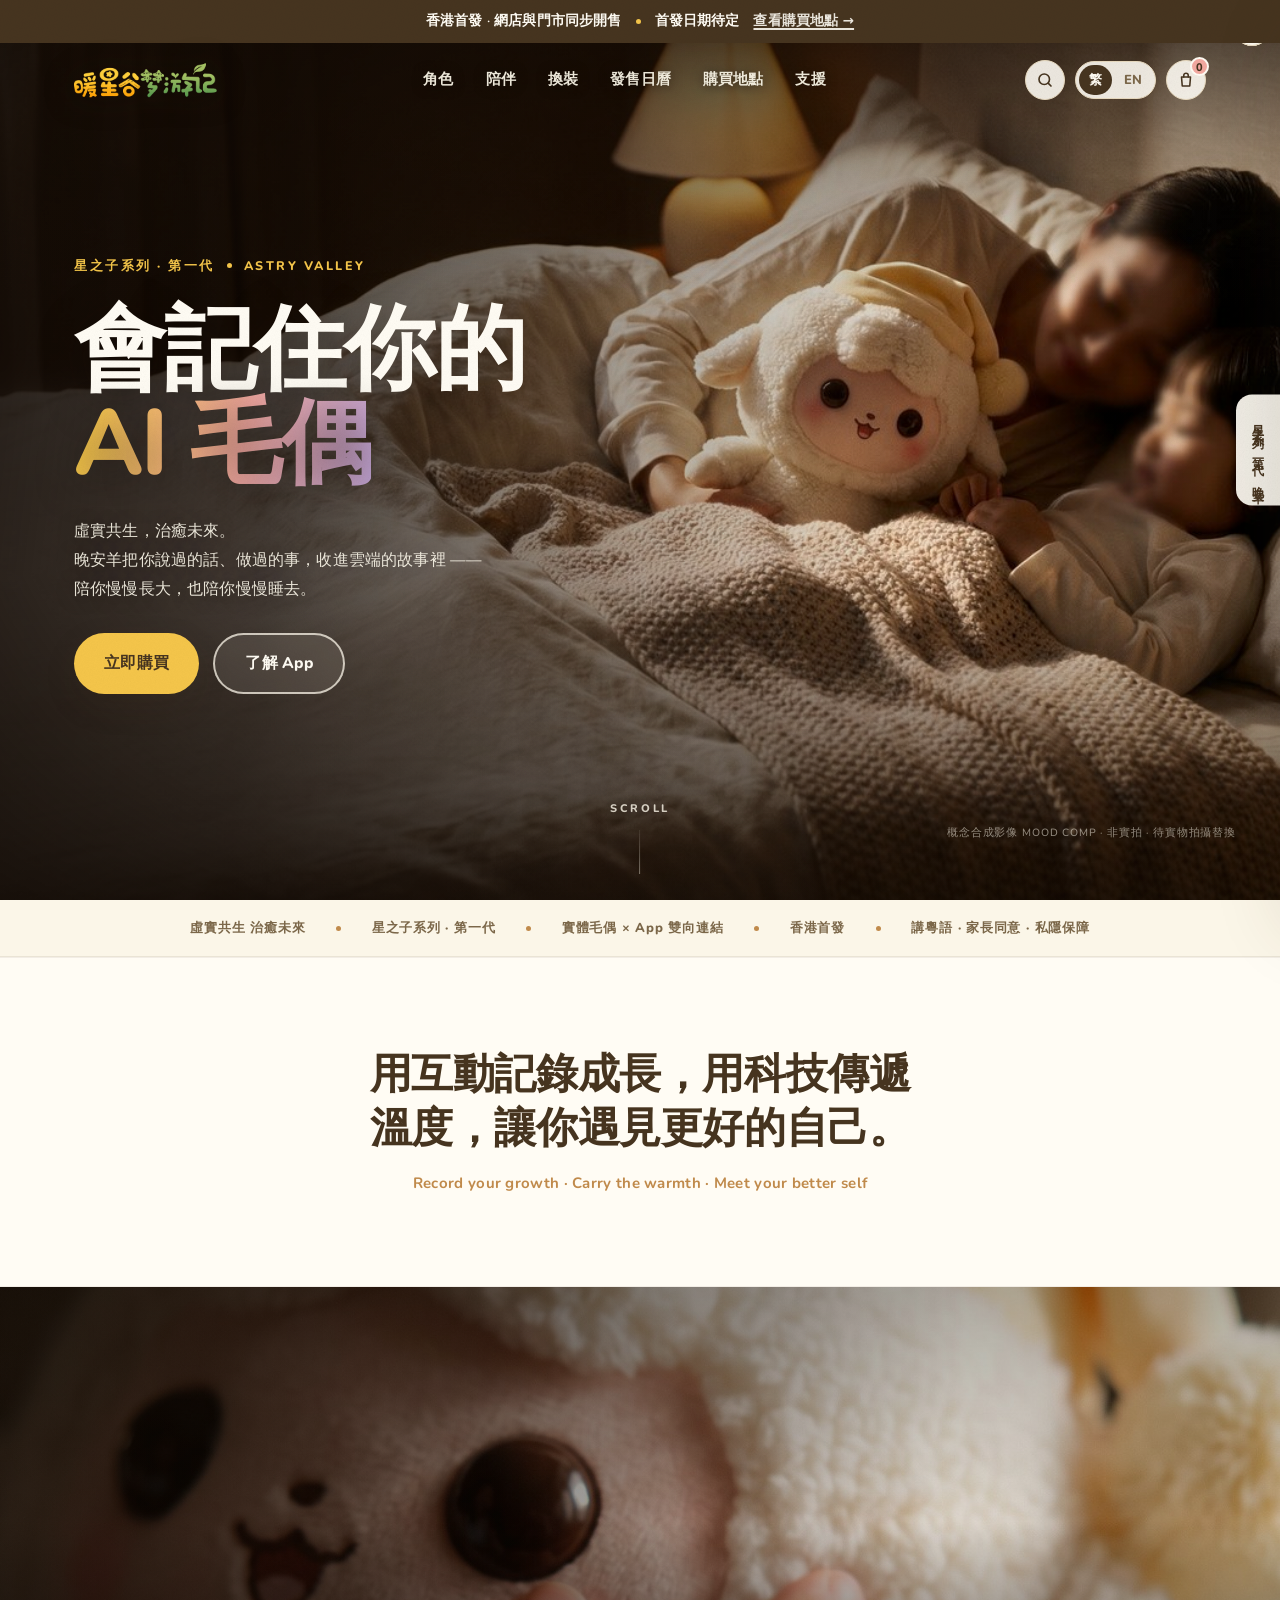
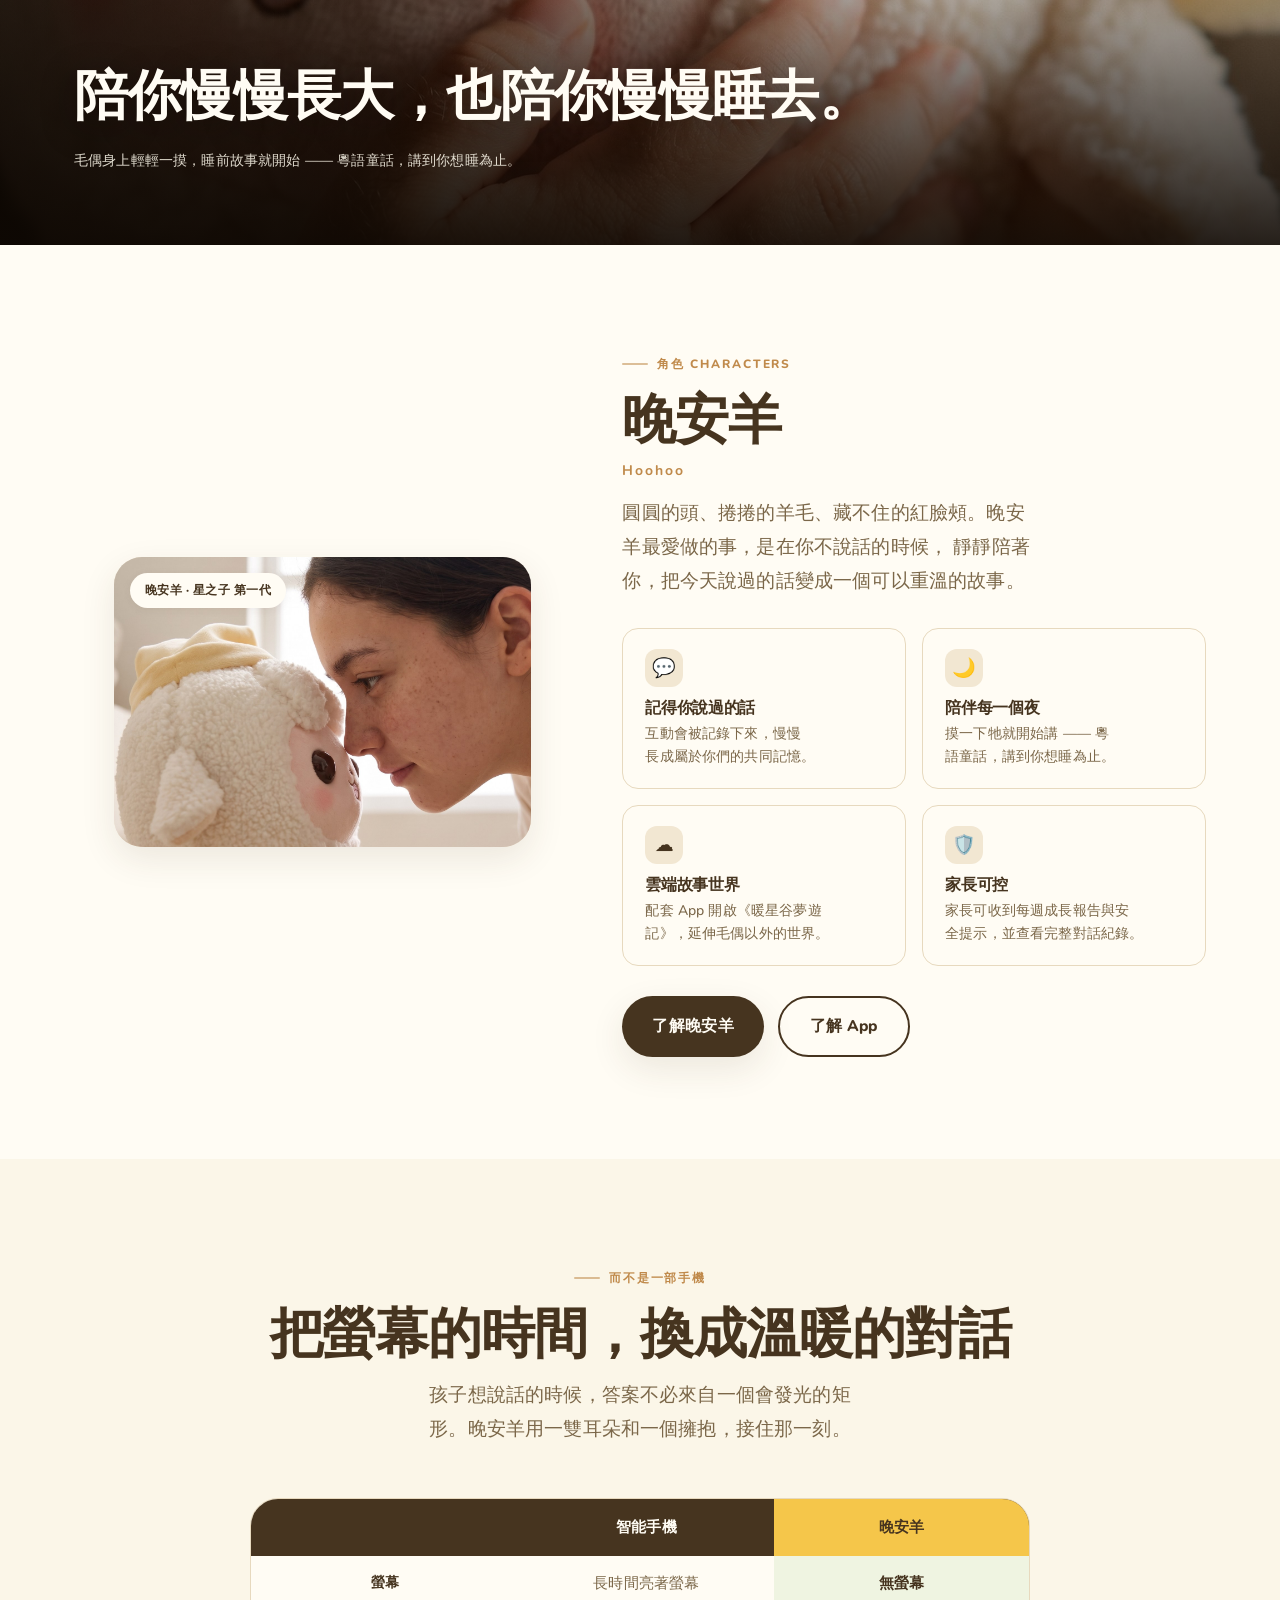
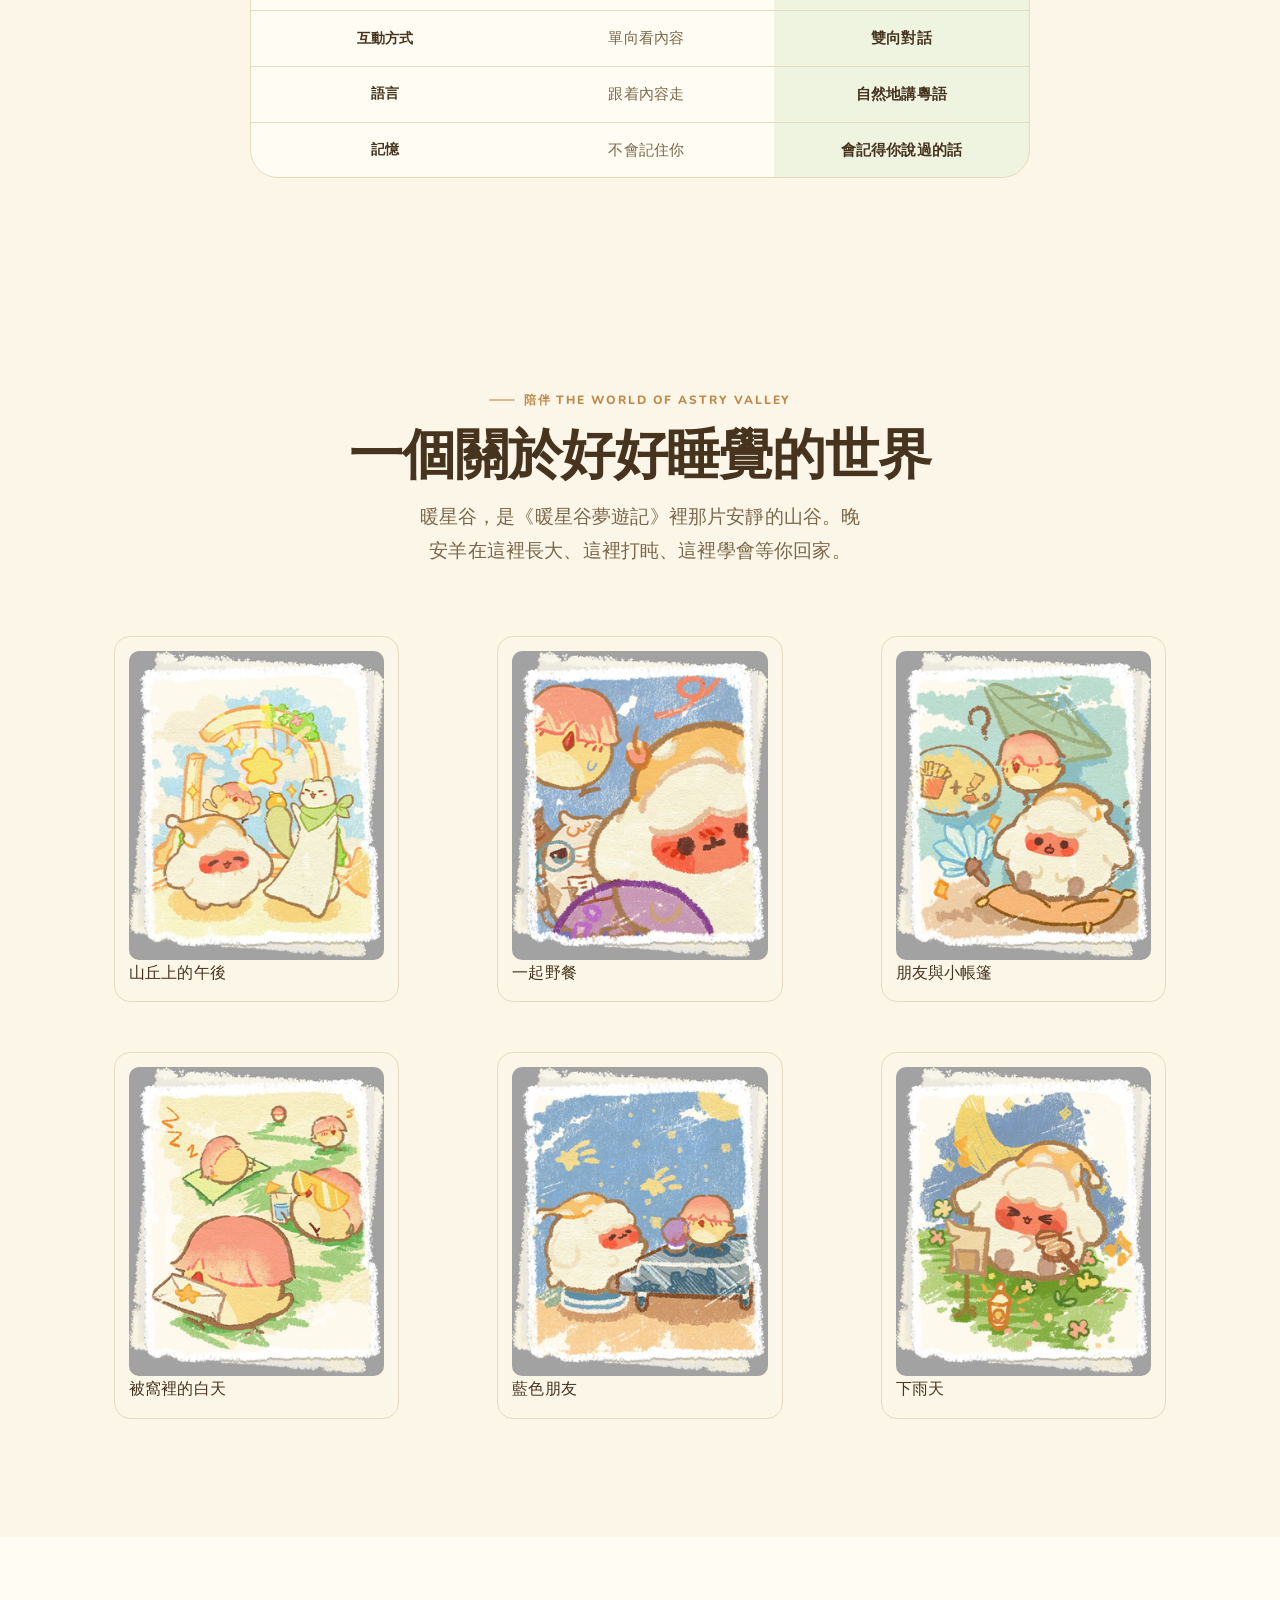
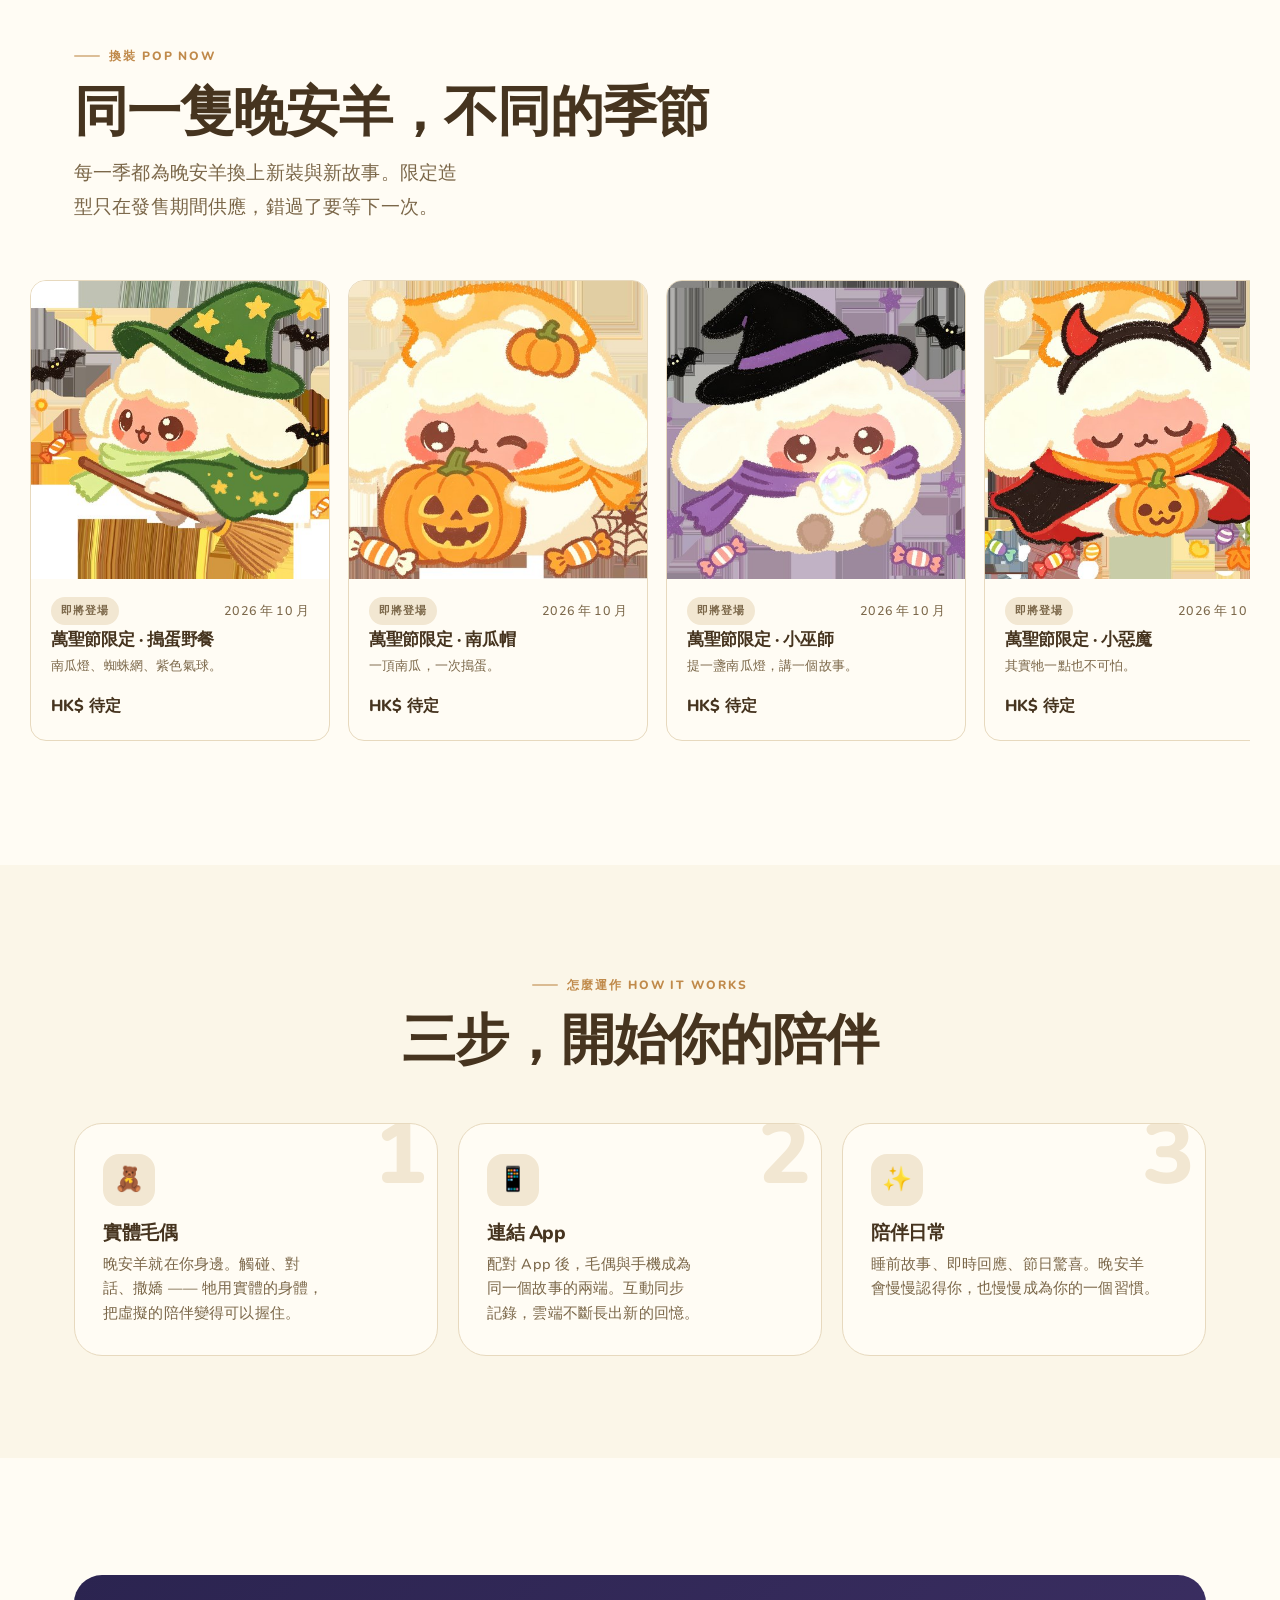
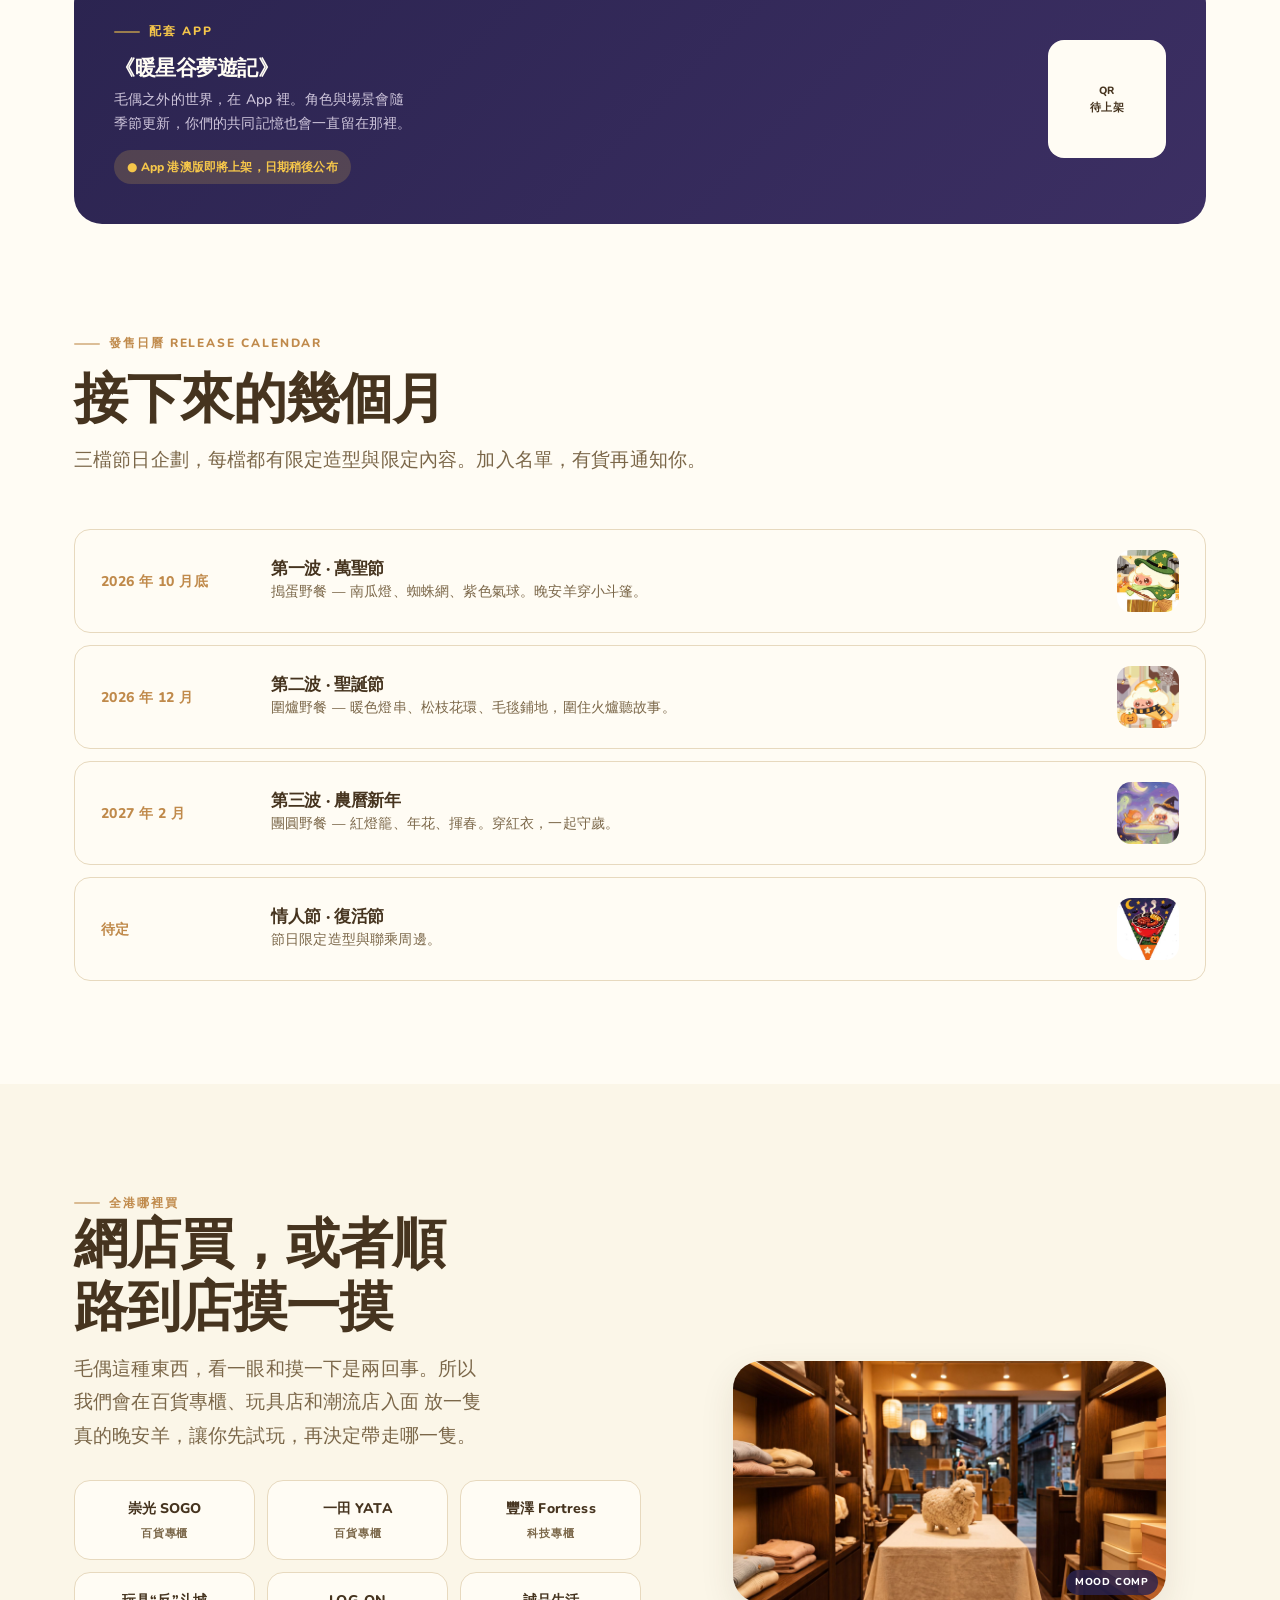
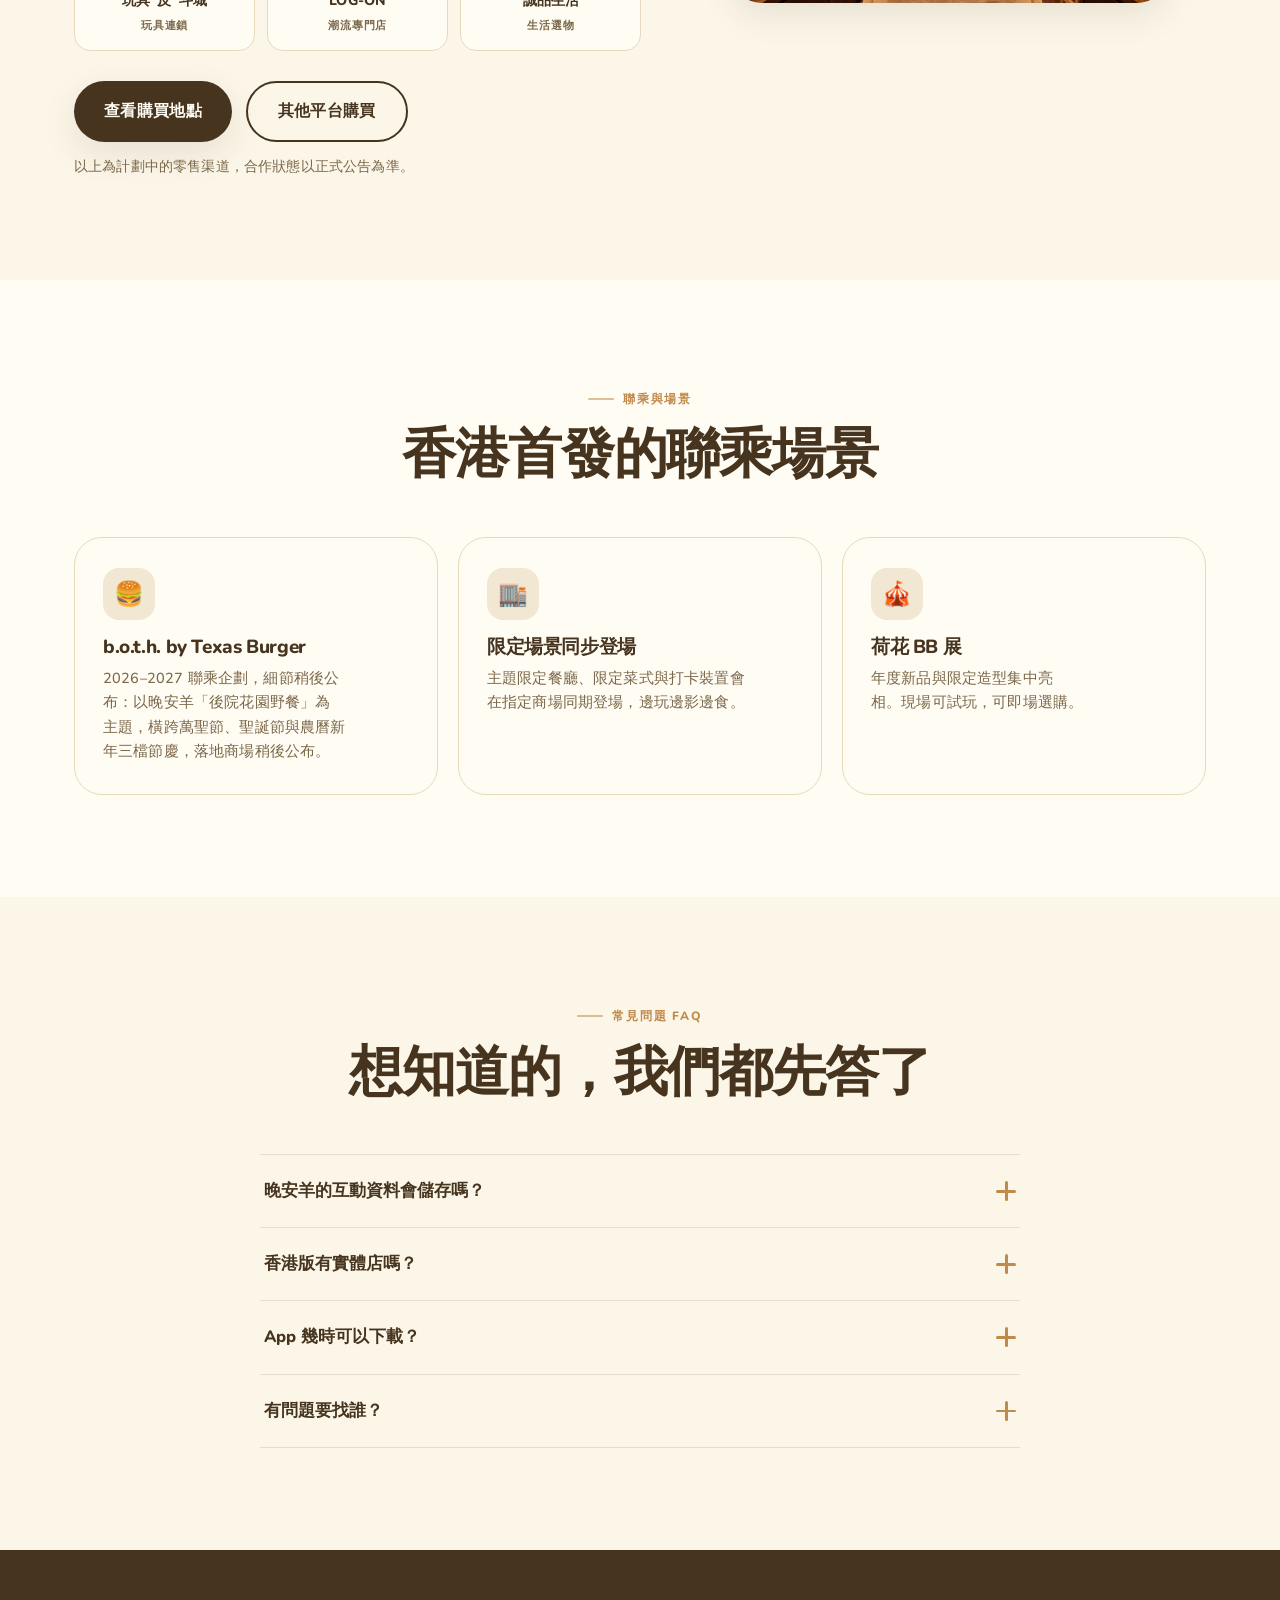
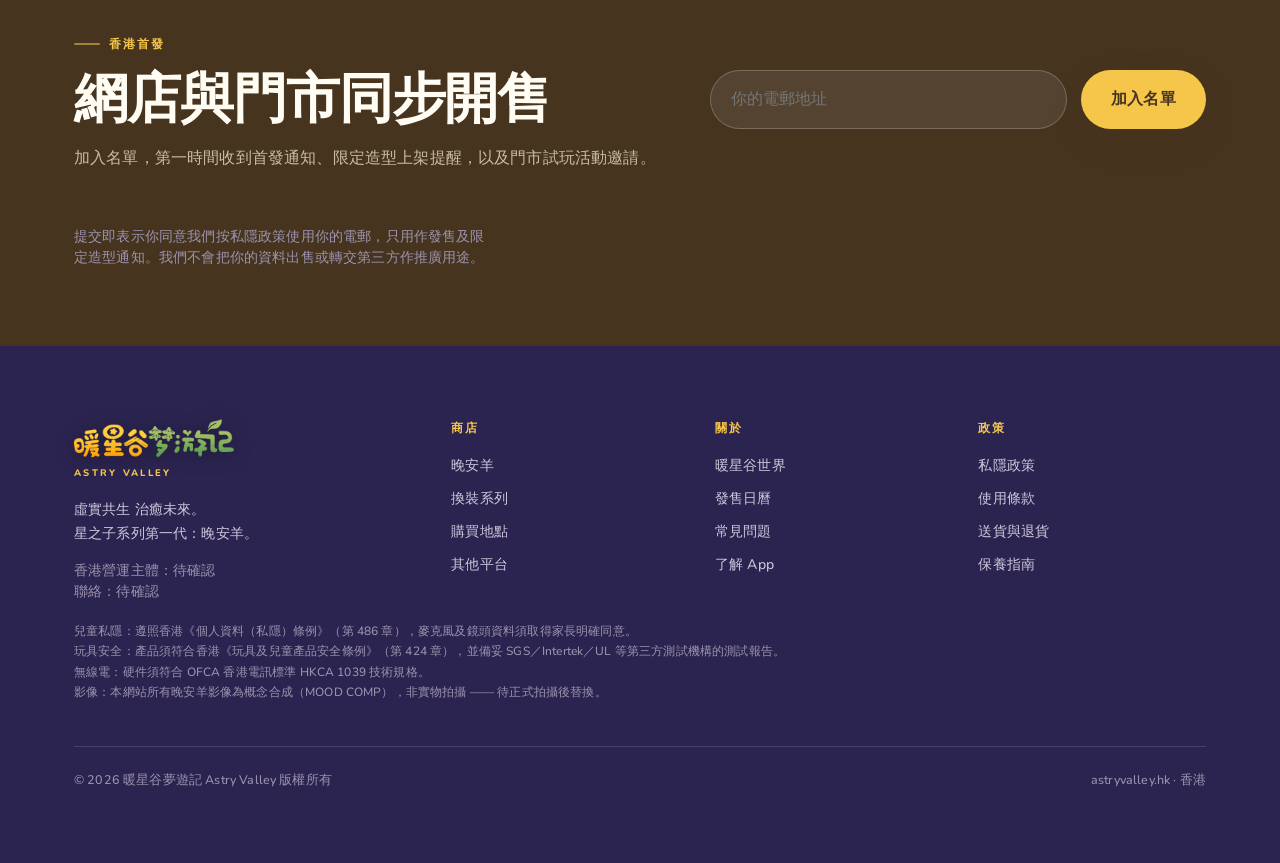
==== commit 4b29a10a: "HK copy pass 2: official logo, wider text blocks, balanced CJK line breaks Copy (zh-Hant-HK): - Alig" ====
--- a/index.html
+++ b/index.html
@@ -30,27 +30,15 @@
     <span>香港首發 · 網店與門市同步開售</span>
     <span class="sep" aria-hidden="true"></span>
     <span data-ph="首發日期待確認">首發日期待定</span>
-    <a href="store.html">查看發售地點 →</a>
+    <a href="store.html">查看購買地點 →</a>
   </div>
 </div>
 
 <!-- ======================= HEADER ======================= -->
 <header class="site-head">
   <div class="wrap head-inner">
-    <a class="brand" href="index.html" aria-label="暖星谷夢遊記 Astry Valley">
-      <svg class="brand-mark" viewBox="0 0 44 40" fill="none" aria-hidden="true">
-        <g fill="#FBF6E8" stroke="#C08A4B" stroke-width="1.8" stroke-linejoin="round">
-          <circle cx="14" cy="19" r="8"/><circle cx="24" cy="15" r="8.5"/><circle cx="33" cy="19" r="7.5"/>
-          <path d="M9 22c0-4 3-6 8-6h11c5 0 8 2 8 6s-3 7-8 7H17c-5 0-8-3-8-7Z"/>
-        </g>
-        <ellipse cx="26" cy="19.5" rx="6.2" ry="5" fill="#F3A9A0"/>
-        <circle cx="24.3" cy="18.8" r="1.5" fill="#46341F"/><circle cx="28.1" cy="18.8" r="1.5" fill="#46341F"/>
-        <path d="M25.2 21.6c.5.6 1.3.6 1.8 0" stroke="#46341F" stroke-width="1.4" stroke-linecap="round"/>
-      </svg>
-      <span class="brand-txt">
-        <span class="brand-cn">暖星谷夢遊記</span>
-        <span class="brand-en">ASTRY VALLEY</span>
-      </span>
+    <a class="brand" href="index.html" aria-label="暖星谷夢遊記 Astry Valley 首頁">
+      <img class="brand-logo" src="assets/img/astryai_logo_CN.png" alt="暖星谷夢遊記 Astry Valley" width="223" height="54">
     </a>
 
     <nav class="nav" aria-label="主導覽">
@@ -128,7 +116,7 @@
       </p>
       <div class="cta-row">
         <a class="btn btn-sun" href="product.html">立即購買</a>
-        <a class="btn btn-outline" href="#app">下載 App</a>
+        <a class="btn btn-outline" href="#app">了解 App</a>
       </div>
     </div>
   </div>
@@ -204,18 +192,18 @@
         <div class="feature">
           <div class="ic" aria-hidden="true">☁️</div>
           <h4>雲端故事世界</h4>
-          <p>配套 App 開啟「暖星谷夢遊記」，延伸毛偶以外的世界。</p>
+          <p>配套 App 開啟《暖星谷夢遊記》，延伸毛偶以外的世界。</p>
         </div>
         <div class="feature">
           <div class="ic" aria-hidden="true">🛡️</div>
-          <h4>家長掌舵</h4>
+          <h4>家長可控</h4>
           <p data-ph="家長端功能待技術確認">家長可收到每週成長報告與安全提示，並查看完整對話紀錄。</p>
         </div>
       </div>
 
       <div class="cta-row">
         <a class="btn btn-primary" href="product.html">了解晚安羊</a>
-        <a class="btn btn-ghost" href="#app">下載 App</a>
+        <a class="btn btn-ghost" href="#app">了解 App</a>
       </div>
     </div>
   </div>
@@ -239,23 +227,23 @@
         <span class="cmp-us">晚安羊</span>
       </div>
       <div class="cmp-row">
-        <span>螢幕暴露</span>
-        <span>長時間藍光</span>
+        <span>螢幕</span>
+        <span>長時間亮著螢幕</span>
         <span class="cmp-us" data-ph="是否完全無螢幕待技術確認">無螢幕</span>
       </div>
       <div class="cmp-row">
         <span>互動方式</span>
-        <span>單向觀看</span>
+        <span>單向看內容</span>
         <span class="cmp-us" data-ph="互動方式待技術確認">雙向對話</span>
       </div>
       <div class="cmp-row">
         <span>語言</span>
-        <span>有限</span>
+        <span>跟着內容走</span>
         <span class="cmp-us">自然地講粵語</span>
       </div>
       <div class="cmp-row">
-        <span>情感連結</span>
-        <span>沒有</span>
+        <span>記憶</span>
+        <span>不會記住你</span>
         <span class="cmp-us">會記得你說過的話</span>
       </div>
     </div>
@@ -302,72 +290,72 @@
 
     <div class="rail">
       <article class="drop-card">
-        <div class="ph-img"><img src="assets/img/season-01.jpg" alt="萬聖限定造型：巫師帽與綠斗篷"><button class="wish" type="button" aria-label="加入收藏">♡</button></div>
+        <div class="ph-img"><img src="assets/img/season-01.jpg" alt="萬聖節限定造型：巫師帽與綠斗篷"><button class="wish" type="button" aria-label="加入收藏">♡</button></div>
         <div class="drop-body">
-          <div class="drop-meta"><span class="tag tag-now">現正預售</span><span class="meta">2026年10月</span></div>
-          <h4>萬聖限定 · 搗蛋野餐</h4>
+          <div class="drop-meta"><span class="tag tag-soon">即將登場</span><span class="meta">2026 年 10 月</span></div>
+          <h4>萬聖節限定 · 搗蛋野餐</h4>
           <p class="meta">南瓜燈、蜘蛛網、紫色氣球。</p>
-          <div class="drop-price" data-ph="售價待定">HK$xxx</div>
+          <div class="drop-price" data-ph="售價待定">HK$ 待定</div>
         </div>
       </article>
 
       <article class="drop-card">
-        <div class="ph-img"><img src="assets/img/season-03.jpg" alt="萬聖限定造型：南瓜帽"><button class="wish" type="button" aria-label="加入收藏">♡</button></div>
+        <div class="ph-img"><img src="assets/img/season-03.jpg" alt="萬聖節限定造型：南瓜帽"><button class="wish" type="button" aria-label="加入收藏">♡</button></div>
         <div class="drop-body">
-          <div class="drop-meta"><span class="tag tag-soon">即將登場</span><span class="meta">2026年10月</span></div>
-          <h4>萬聖限定 · 南瓜帽</h4>
+          <div class="drop-meta"><span class="tag tag-soon">即將登場</span><span class="meta">2026 年 10 月</span></div>
+          <h4>萬聖節限定 · 南瓜帽</h4>
           <p class="meta">一頂南瓜，一次搗蛋。</p>
-          <div class="drop-price" data-ph="售價待定">HK$xxx</div>
+          <div class="drop-price" data-ph="售價待定">HK$ 待定</div>
         </div>
       </article>
 
       <article class="drop-card">
-        <div class="ph-img"><img src="assets/img/season-04.jpg" alt="萬聖限定造型：巫師帽與紫圍巾"><button class="wish" type="button" aria-label="加入收藏">♡</button></div>
+        <div class="ph-img"><img src="assets/img/season-04.jpg" alt="萬聖節限定造型：巫師帽與紫圍巾"><button class="wish" type="button" aria-label="加入收藏">♡</button></div>
         <div class="drop-body">
-          <div class="drop-meta"><span class="tag tag-soon">即將登場</span><span class="meta">2026年10月</span></div>
-          <h4>萬聖限定 · 小巫師</h4>
+          <div class="drop-meta"><span class="tag tag-soon">即將登場</span><span class="meta">2026 年 10 月</span></div>
+          <h4>萬聖節限定 · 小巫師</h4>
           <p class="meta">提一盞南瓜燈，講一個故事。</p>
-          <div class="drop-price" data-ph="售價待定">HK$xxx</div>
+          <div class="drop-price" data-ph="售價待定">HK$ 待定</div>
         </div>
       </article>
 
       <article class="drop-card">
-        <div class="ph-img"><img src="assets/img/season-07.jpg" alt="萬聖限定造型：小角與披風"><button class="wish" type="button" aria-label="加入收藏">♡</button></div>
+        <div class="ph-img"><img src="assets/img/season-07.jpg" alt="萬聖節限定造型：小角與披風"><button class="wish" type="button" aria-label="加入收藏">♡</button></div>
         <div class="drop-body">
-          <div class="drop-meta"><span class="tag tag-soon">即將登場</span><span class="meta">2026年10月</span></div>
-          <h4>萬聖限定 · 小惡魔</h4>
+          <div class="drop-meta"><span class="tag tag-soon">即將登場</span><span class="meta">2026 年 10 月</span></div>
+          <h4>萬聖節限定 · 小惡魔</h4>
           <p class="meta">其實牠一點也不可怕。</p>
-          <div class="drop-price" data-ph="售價待定">HK$xxx</div>
+          <div class="drop-price" data-ph="售價待定">HK$ 待定</div>
         </div>
       </article>
 
       <article class="drop-card">
-        <div class="ph-img"><img src="assets/img/season-05.jpg" alt="聖誕限定造型：橙色圍巾"><button class="wish" type="button" aria-label="加入收藏">♡</button></div>
+        <div class="ph-img"><img src="assets/img/season-05.jpg" alt="聖誕節限定造型：橙色圍巾"><button class="wish" type="button" aria-label="加入收藏">♡</button></div>
         <div class="drop-body">
-          <div class="drop-meta"><span class="tag tag-soon">即將登場</span><span class="meta">2026年12月</span></div>
-          <h4>聖誕限定 · 圍爐夜</h4>
+          <div class="drop-meta"><span class="tag tag-soon">即將登場</span><span class="meta">2026 年 12 月</span></div>
+          <h4>聖誕節限定 · 圍爐野餐</h4>
           <p class="meta">毛毯鋪地，燈串纏上花環。</p>
-          <div class="drop-price" data-ph="售價待定">HK$xxx</div>
+          <div class="drop-price" data-ph="售價待定">HK$ 待定</div>
         </div>
       </article>
 
       <article class="drop-card">
-        <div class="ph-img"><img src="assets/img/season-06.jpg" alt="聖誕限定造型：暖橙帽子"><button class="wish" type="button" aria-label="加入收藏">♡</button></div>
+        <div class="ph-img"><img src="assets/img/season-06.jpg" alt="聖誕節限定造型：暖橙帽子"><button class="wish" type="button" aria-label="加入收藏">♡</button></div>
         <div class="drop-body">
-          <div class="drop-meta"><span class="tag tag-soon">即將登場</span><span class="meta">2026年12月</span></div>
-          <h4>聖誕限定 · 冬眠日</h4>
+          <div class="drop-meta"><span class="tag tag-soon">即將登場</span><span class="meta">2026 年 12 月</span></div>
+          <h4>聖誕節限定 · 冬眠日</h4>
           <p class="meta">蓋著毛毯，靠著雪人。</p>
-          <div class="drop-price" data-ph="售價待定">HK$xxx</div>
+          <div class="drop-price" data-ph="售價待定">HK$ 待定</div>
         </div>
       </article>
 
       <article class="drop-card">
         <div class="ph-img"><img src="assets/img/kv-night.jpg" alt="夜幕下的暖星谷"><button class="wish" type="button" aria-label="加入收藏">♡</button></div>
         <div class="drop-body">
-          <div class="drop-meta"><span class="tag tag-limited">限量</span><span class="meta">2027年2月</span></div>
-          <h4>新年限定 · 團圓夜</h4>
+          <div class="drop-meta"><span class="tag tag-limited">限量</span><span class="meta">2027 年 2 月</span></div>
+          <h4>農曆新年限定 · 團圓野餐</h4>
           <p class="meta">紅燈籠、年花、揮春。</p>
-          <div class="drop-price" data-ph="售價待定">HK$xxx</div>
+          <div class="drop-price" data-ph="售價待定">HK$ 待定</div>
         </div>
       </article>
     </div>
@@ -414,7 +402,7 @@
         <span class="eyebrow" style="color:var(--sun)">配套 App</span>
         <h4 class="h3 mt-s" style="color:var(--cream)">《暖星谷夢遊記》</h4>
         <p>毛偶之外的世界，在 App 裡。角色與場景會隨季節更新，你們的共同記憶也會一直留在那裡。</p>
-        <span class="app-note">● App 港澳版即將上架，上架時間待確認</span>
+        <span class="app-note">● App 港澳版即將上架，日期稍後公布</span>
       </div>
       <div class="app-qr" aria-label="App 下載位置待定">
         QR<br>待上架
@@ -434,19 +422,19 @@
 
     <div class="cal">
       <article class="cal-row">
-        <div class="cal-date">2026年10月底</div>
+        <div class="cal-date">2026 年 10 月底</div>
         <div><h4>第一波 · 萬聖節</h4><p>搗蛋野餐 — 南瓜燈、蜘蛛網、紫色氣球。晚安羊穿小斗篷。</p></div>
         <div class="cal-thumb"><img src="assets/img/season-01.jpg" alt="萬聖節限定造型"></div>
       </article>
       <article class="cal-row">
-        <div class="cal-date">2026年12月</div>
+        <div class="cal-date">2026 年 12 月</div>
         <div><h4>第二波 · 聖誕節</h4><p>圍爐野餐 — 暖色燈串、松枝花環、毛毯鋪地，圍住火爐聽故事。</p></div>
         <div class="cal-thumb"><img src="assets/img/season-05.jpg" alt="聖誕節限定造型"></div>
       </article>
       <article class="cal-row">
-        <div class="cal-date">2027年2月</div>
-        <div><h4>第三波 · 農曆新年</h4><p>團圓野餐 — 紅燈籠、年花、揮春。穿紅衣的團圓席。</p></div>
-        <div class="cal-thumb"><img src="assets/img/kv-night.jpg" alt="新年限定造型"></div>
+        <div class="cal-date">2027 年 2 月</div>
+        <div><h4>第三波 · 農曆新年</h4><p>團圓野餐 — 紅燈籠、年花、揮春。穿紅衣，一起守歲。</p></div>
+        <div class="cal-thumb"><img src="assets/img/kv-night.jpg" alt="農曆新年限定造型"></div>
       </article>
       <article class="cal-row">
         <div class="cal-date">待定</div>
@@ -466,9 +454,9 @@
       <span class="eyebrow">全港哪裡買</span>
       <h2 class="h2">網店買，或者順路到店摸一摸</h2>
       <p class="lede mt-s">
-         毛偶這種東西，看一眼和摸一下是兩回事。所以我們會在百貨專櫃、玩具店和潮流店入面
-         放一隻真的晚安羊，讓你先試玩，再決定帶走哪一隻。
-       </p>
+        毛偶這種東西，看一眼和摸一下是兩回事。所以我們會在百貨專櫃、玩具店和潮流店入面
+        放一隻真的晚安羊，讓你先試玩，再決定帶走哪一隻。
+      </p>
       <div class="retail-tiles">
          <div class="retail-tile">崇光 SOGO<span>百貨專櫃</span></div>
         <div class="retail-tile">一田 YATA<span>百貨專櫃</span></div>
@@ -502,7 +490,7 @@
       <article class="step">
         <div class="ic" aria-hidden="true">🍔</div>
         <h4>b.o.t.h. by Texas Burger</h4>
-        <p>2026–2027 聯乘企劃（洽談中）：以晚安羊「後院花園野餐」為主題，橫跨萬聖、聖誕與農曆新年三檔節慶，落地商場待確認後公布。</p>
+        <p>2026–2027 聯乘企劃，細節稍後公布：以晚安羊「後院花園野餐」為主題，橫跨萬聖節、聖誕節與農曆新年三檔節慶，落地商場稍後公布。</p>
       </article>
       <article class="step">
         <div class="ic" aria-hidden="true">🏬</div>
@@ -512,7 +500,7 @@
       <article class="step">
         <div class="ic" aria-hidden="true">🎪</div>
         <h4>荷花 BB 展</h4>
-        <p>年度新品與限定造型的集中發佈場。現場可試玩，可即場選購。</p>
+        <p>年度新品與限定造型集中亮相。現場可試玩，可即場選購。</p>
       </article>
     </div>
   </div>
@@ -529,7 +517,7 @@
     <div class="faq">
       <div class="faq-item">
         <button class="faq-q">晚安羊的互動資料會儲存嗎？<span class="pm" aria-hidden="true"></span></button>
-        <div class="faq-a"><p>家長註冊並給予明確同意後才會開啟互動。麥克風與鏡頭資料由家長控制，雲端傳輸全程加密，並按資料最小化原則處理。</p></div>
+        <div class="faq-a"><p>家長註冊並給予明確同意後才會開啟互動。麥克風與鏡頭資料由家長控制，雲端傳輸全程加密，並按最小化原則處理資料。</p></div>
       </div>
       <div class="faq-item">
         <button class="faq-q">香港版有實體店嗎？<span class="pm" aria-hidden="true"></span></button>
@@ -537,7 +525,7 @@
       </div>
       <div class="faq-item">
         <button class="faq-q">App 幾時可以下載？<span class="pm" aria-hidden="true"></span></button>
-        <div class="faq-a"><p data-ph="上架時間待確認">港澳版本正在上架流程中，正式上架日期會在這裡更新。毛偶本身不依賴 App 也能使用基本互動。</p></div>
+        <div class="faq-a"><p data-ph="上架時間待確認">港澳版正在申請上架，正式上架日期會在這裡更新。即使未配對 App，晚安羊仍可提供基本互動。</p></div>
       </div>
       <div class="faq-item">
         <button class="faq-q">有問題要找誰？<span class="pm" aria-hidden="true"></span></button>
@@ -560,6 +548,9 @@
         style="flex:1;min-width:220px;font:inherit;padding:15px 20px;border-radius:999px;border:1.5px solid rgba(255,255,255,.22);background:rgba(255,255,255,.08);color:var(--cream)">
       <button class="btn btn-sun" type="submit">加入名單</button>
     </form>
+    <p class="small" style="color:#9C92AE;margin-top:14px;max-width:62ch">
+      提交即表示你同意我們按<a href="#" data-ph="私隱政策頁面待建立">私隱政策</a>使用你的電郵，只用作發售及限定造型通知。我們不會把你的資料出售或轉交第三方作推廣用途。
+    </p>
   </div>
 </section>
 
@@ -571,18 +562,8 @@
     <div class="foot-grid">
       <div>
         <div class="foot-brand">
-          <svg class="brand-mark" viewBox="0 0 44 40" fill="none" aria-hidden="true">
-            <g fill="#FBF6E8" stroke="#C08A4B" stroke-width="1.8" stroke-linejoin="round">
-              <circle cx="14" cy="19" r="8"/><circle cx="24" cy="15" r="8.5"/><circle cx="33" cy="19" r="7.5"/>
-              <path d="M9 22c0-4 3-6 8-6h11c5 0 8 2 8 6s-3 7-8 7H17c-5 0-8-3-8-7Z"/>
-            </g>
-            <ellipse cx="26" cy="19.5" rx="6.2" ry="5" fill="#F3A9A0"/>
-            <circle cx="24.3" cy="18.8" r="1.5" fill="#46341F"/><circle cx="28.1" cy="18.8" r="1.5" fill="#46341F"/>
-          </svg>
-          <span class="brand-txt">
-            <span class="brand-cn" style="color:var(--cream)">暖星谷夢遊記</span>
-            <span class="brand-en">ASTRY VALLEY</span>
-          </span>
+          <img class="brand-logo" src="assets/img/astryai_logo_CN.png" alt="暖星谷夢遊記 Astry Valley" width="223" height="54">
+          <span class="brand-en">ASTRY VALLEY</span>
         </div>
         <p style="max-width:34ch;line-height:1.72">虛實共生 治癒未來。<br>星之子系列第一代：晚安羊。</p>
         <p class="small mt-s" style="color:#9C92AE">
@@ -607,7 +588,7 @@
           <li><a href="#world">暖星谷世界</a></li>
           <li><a href="#calendar">發售日曆</a></li>
           <li><a href="#support">常見問題</a></li>
-          <li><a href="#app">下載 App</a></li>
+          <li><a href="#app">了解 App</a></li>
         </ul>
       </div>
 
@@ -624,13 +605,13 @@
 
     <p class="compliance">
       兒童私隱：遵照香港《個人資料（私隱）條例》（第 486 章），麥克風及鏡頭資料須取得家長明確同意。<br>
-      玩具安全：產品須符合香港《玩具安全條例》（第 424 章），並備妥 SGS／Intertek／CMA Testing 第三方測試報告。<br>
+      玩具安全：產品須符合香港《玩具及兒童產品安全條例》（第 424 章），並備妥 SGS／Intertek／UL 等第三方測試機構的測試報告。<br>
       無線電：硬件須符合 OFCA 香港電訊標準 HKCA 1039 技術規格。<br>
-      影像：本網站所有晚安羊影像為概念合成（MOOD COMP），非實物拍攝 — 待正式拍攝後替換。
+      影像：本網站所有晚安羊影像為概念合成（MOOD COMP），非實物拍攝 —— 待正式拍攝後替換。
     </p>
 
     <div class="foot-bottom">
-      <span>© 2026 暖星谷夢遊記 Astry Valley. 版權所有。</span>
+      <span>© 2026 暖星谷夢遊記 Astry Valley 版權所有</span>
       <span>astryvalley.hk · 香港</span>
     </div>
   </div>
--- a/assets/css/style.css
+++ b/assets/css/style.css
@@ -43,7 +43,7 @@
 body{
   margin:0;background:var(--cream);color:var(--ink);
   font-family:var(--font);font-size:16px;line-height:1.7;
-  font-weight:500;letter-spacing:.01em;
+  font-weight:500;letter-spacing:.01em;text-wrap:pretty;
   -webkit-font-smoothing:antialiased;overflow-x:hidden;
 }
 img{max-width:100%;display:block}
@@ -83,7 +83,13 @@
 .h2{font-size:clamp(30px,4.6vw,54px)}
 .h3{font-size:clamp(21px,2.5vw,29px)}
 .h4{font-size:18px}
-.lede{font-size:clamp(16px,1.7vw,19px);line-height:1.78;color:var(--ink-2);max-width:56ch}
+.h1,.h2,.h3,.h4,.h5{text-wrap:balance}
+/* CJK orphans: Chrome's `pretty` barely rebalances zh-Hant, so balance the
+   short marketing paragraphs explicitly */
+.lede,.feature p,.step p,.retail-card p,.parent-item p,.pdp-block p,
+.safety-item p,.safety p,.faq-a p,.mood-band-sub,.mood-band-line,
+.world-card figcaption,.hero-lede,.support p,.app-band p,li{text-wrap:balance}
+.lede{font-size:clamp(16px,1.7vw,19px);line-height:1.78;color:var(--ink-2);max-width:62ch}
 .section--night .lede{color:#DCD3E6}
 .muted{color:var(--ink-2)}
 .small{font-size:13.5px;line-height:1.6}
@@ -138,6 +144,7 @@
 /* invert nav colours while it sits on the dark hero photo */
 .page-home .site-head:not(.is-stuck) .brand-cn{color:var(--cream)}
 .page-home .site-head:not(.is-stuck) .brand-en{color:var(--sun)}
+.page-home .site-head:not(.is-stuck) .brand-logo{filter:drop-shadow(0 2px 14px rgba(20,12,4,.55))}
 .page-home .site-head:not(.is-stuck) .nav-list a{color:rgba(251,246,232,.94);text-shadow:0 1px 12px rgba(20,12,4,.55)}
 .page-home .site-head:not(.is-stuck) .nav-list a:hover{background:rgba(251,246,232,.16)}
 .page-home .site-head:not(.is-stuck) .lang{background:rgba(255,252,244,.9)}
@@ -145,7 +152,10 @@
 .page-home .site-head:not(.is-stuck) .burger{background:rgba(255,252,244,.9)}
 .head-inner{display:flex;align-items:center;gap:20px;height:74px}
 .brand{display:flex;align-items:center;gap:11px;flex:none}
-.brand-mark{width:40px;height:40px;flex:none}
+.brand-logo{
+  width:150px;height:auto;display:block;flex:none;
+  filter:drop-shadow(0 1px 3px rgba(70,52,31,.30)) saturate(1.06);
+}
 .brand-txt{display:flex;flex-direction:column;line-height:1.05}
 .brand-cn{font-family:var(--font-d);font-weight:800;font-size:17px;letter-spacing:.04em}
 .brand-en{font-size:9.5px;font-weight:800;letter-spacing:.24em;color:var(--brown)}
@@ -291,7 +301,7 @@
 }
 .mood-band-sub{
   margin-top:18px;font-size:clamp(14px,1.1vw,16px);line-height:1.8;
-  color:rgba(251,246,232,.88);max-width:30em;
+  color:rgba(251,246,232,.88);max-width:46em;
 }
 
 /* ---------- manifesto ---------- */
@@ -300,7 +310,7 @@
 .manifesto-en{margin-top:14px;font-size:15px;font-weight:700;color:var(--brown);letter-spacing:.02em}
 
 /* ---------- section head ---------- */
-.sec-head{max-width:62ch;margin-bottom:clamp(30px,4vw,52px)}
+.sec-head{max-width:min(100%,880px);margin-bottom:clamp(30px,4vw,52px)}
 .sec-head.center{margin-inline:auto;text-align:center}
 .sec-head .h2{margin-top:14px}
 
@@ -418,12 +428,14 @@
 .foot h5{font-size:12px;font-weight:800;letter-spacing:.14em;text-transform:uppercase;color:var(--sun);margin:0 0 16px}
 .foot li{margin-bottom:9px}
 .foot a:hover{color:var(--cream);text-decoration:underline;text-underline-offset:3px}
-.foot-brand{display:flex;align-items:center;gap:11px;margin-bottom:16px}
+.foot-brand{display:flex;flex-direction:column;align-items:flex-start;gap:7px;margin-bottom:16px}
+.foot .brand-logo{width:168px;filter:drop-shadow(0 2px 10px rgba(0,0,0,.35))}
+.foot .brand-en{color:var(--sun)}
 .foot-bottom{
   margin-top:44px;padding-top:22px;border-top:1px solid rgba(255,255,255,.13);
   display:flex;justify-content:space-between;gap:16px;flex-wrap:wrap;font-size:12.5px;color:#9C92AE;
 }
-.compliance{margin-top:18px;font-size:12px;line-height:1.7;color:#9C92AE;max-width:60ch}
+.compliance{margin-top:18px;font-size:12px;line-height:1.7;color:#9C92AE;max-width:none}
 
 /* ---------- mood-reference badge ---------- */
 .mood{
@@ -631,12 +643,14 @@
   }
   .hero-h1{font-size:clamp(40px,9.4vw,66px);margin-top:18px}
   .hero-lede{margin-top:20px;max-width:none;font-size:15px;line-height:1.8}
-  .hero-br{display:inline}
+  .hero-br{display:block}
   .hero-tag{display:none}
   .hero-scroll{display:none}
   .hero-credit{left:clamp(18px,4vw,44px);right:auto;bottom:18px;font-size:10px}
 }
 @media (max-width:680px){
+  .brand-logo{width:128px}
+  .foot-grid>div:first-child{grid-column:1/-1}
   .cmp-head span,.cmp-row span{padding:12px 10px;font-size:12.5px}
   .cmp-row span:first-child{font-size:12.5px}
   .feature-list{grid-template-columns:1fr}
